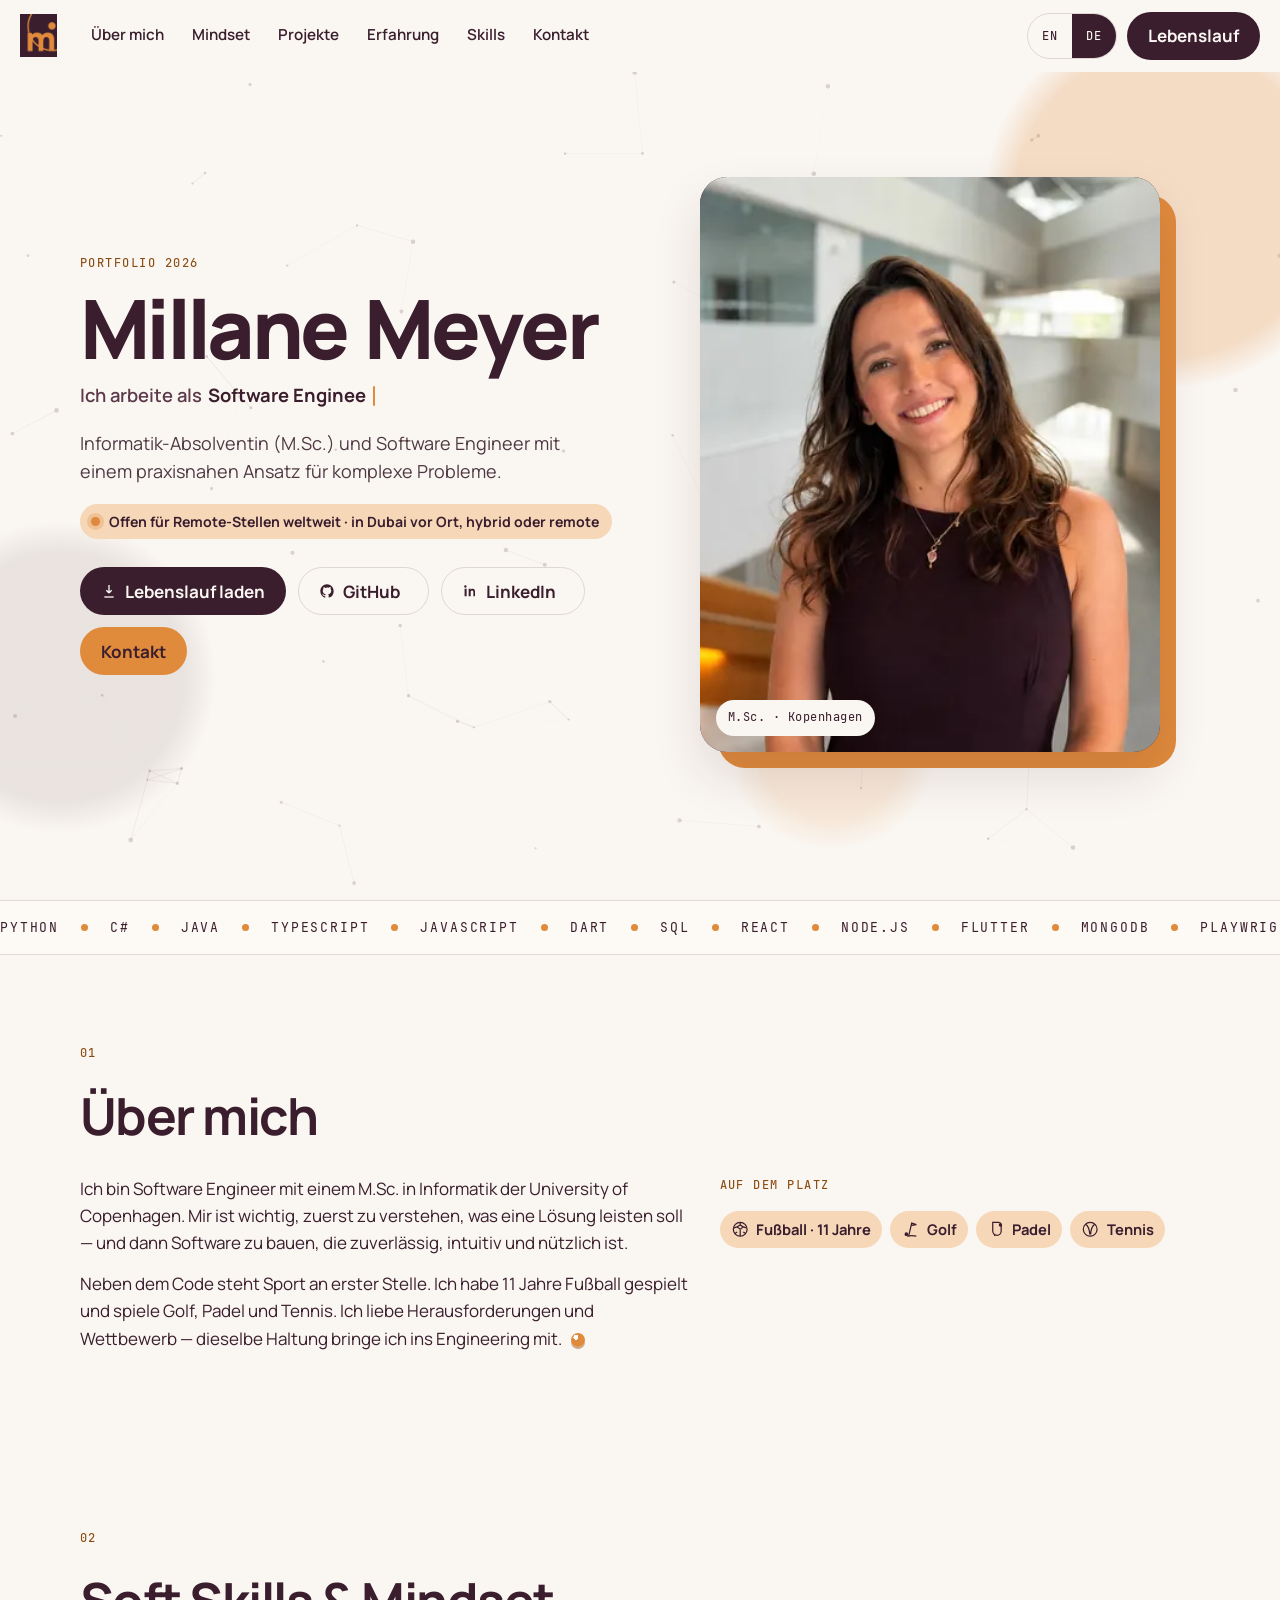
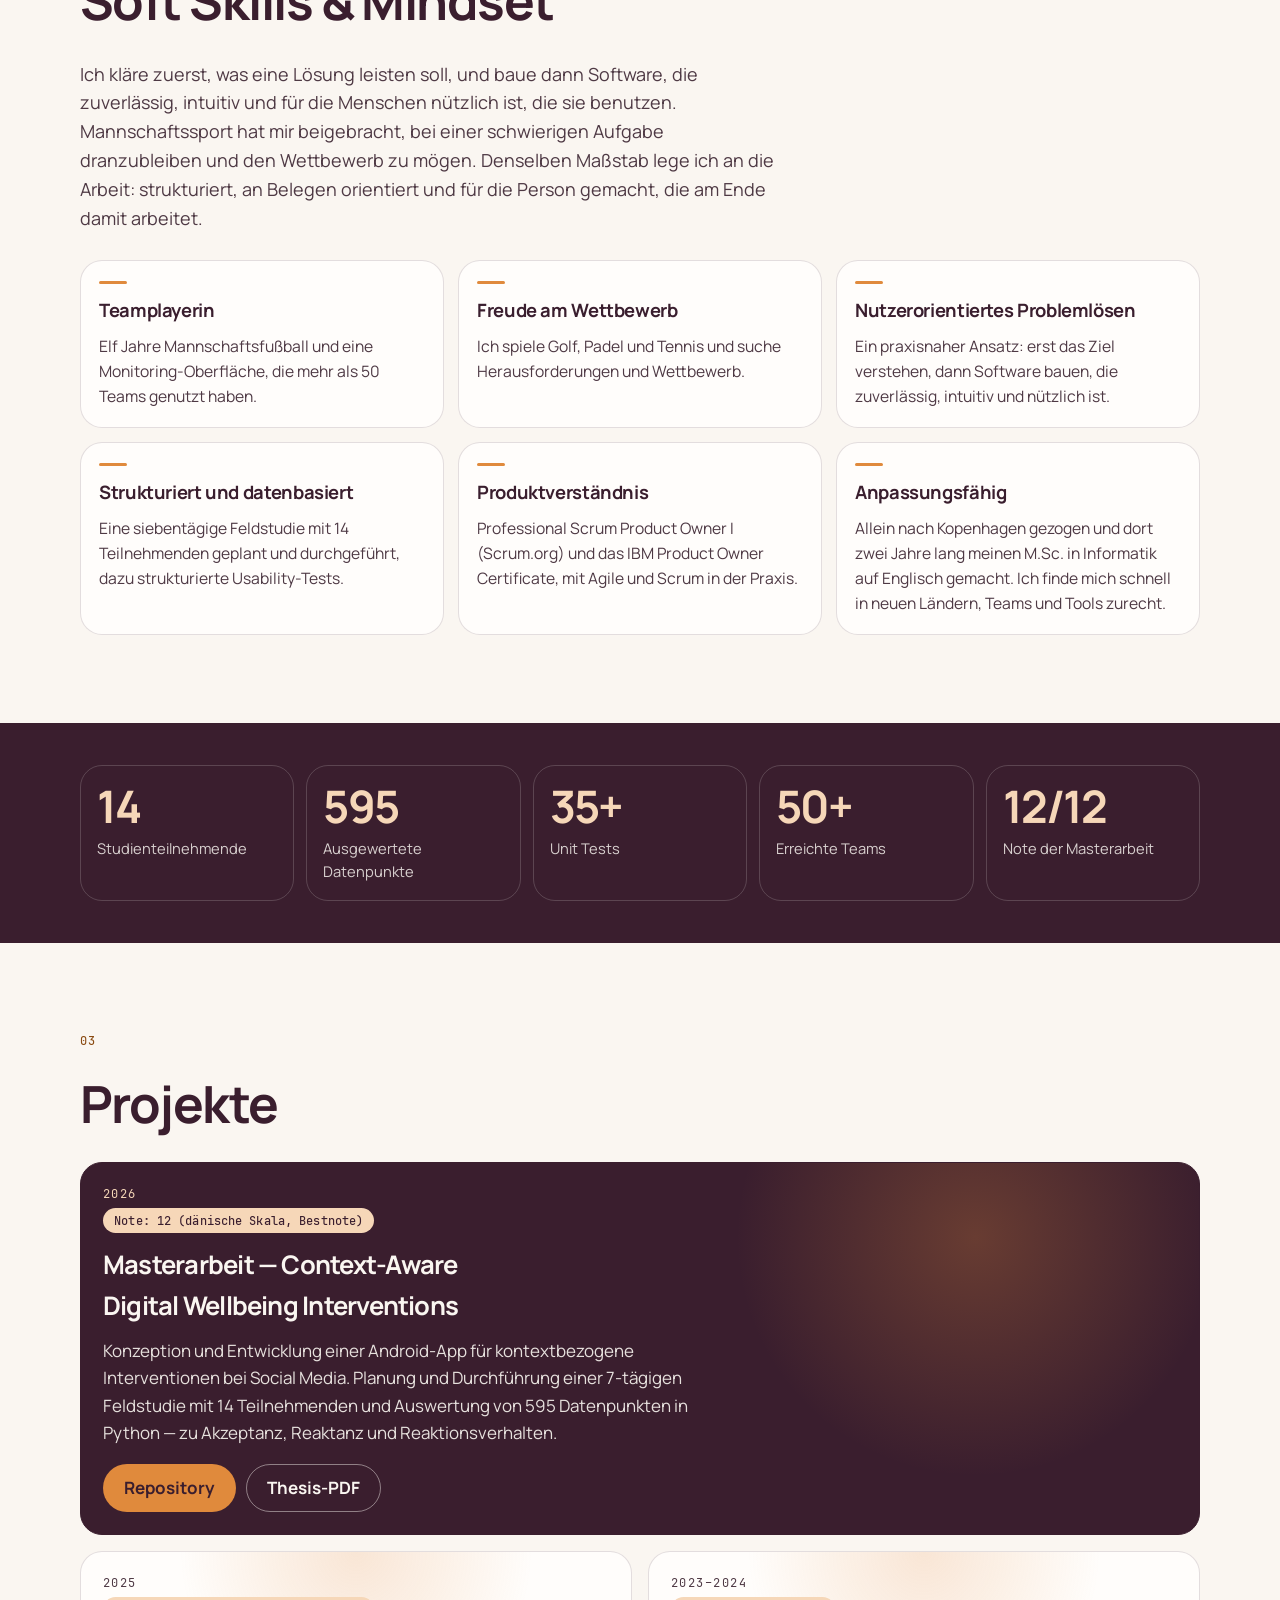
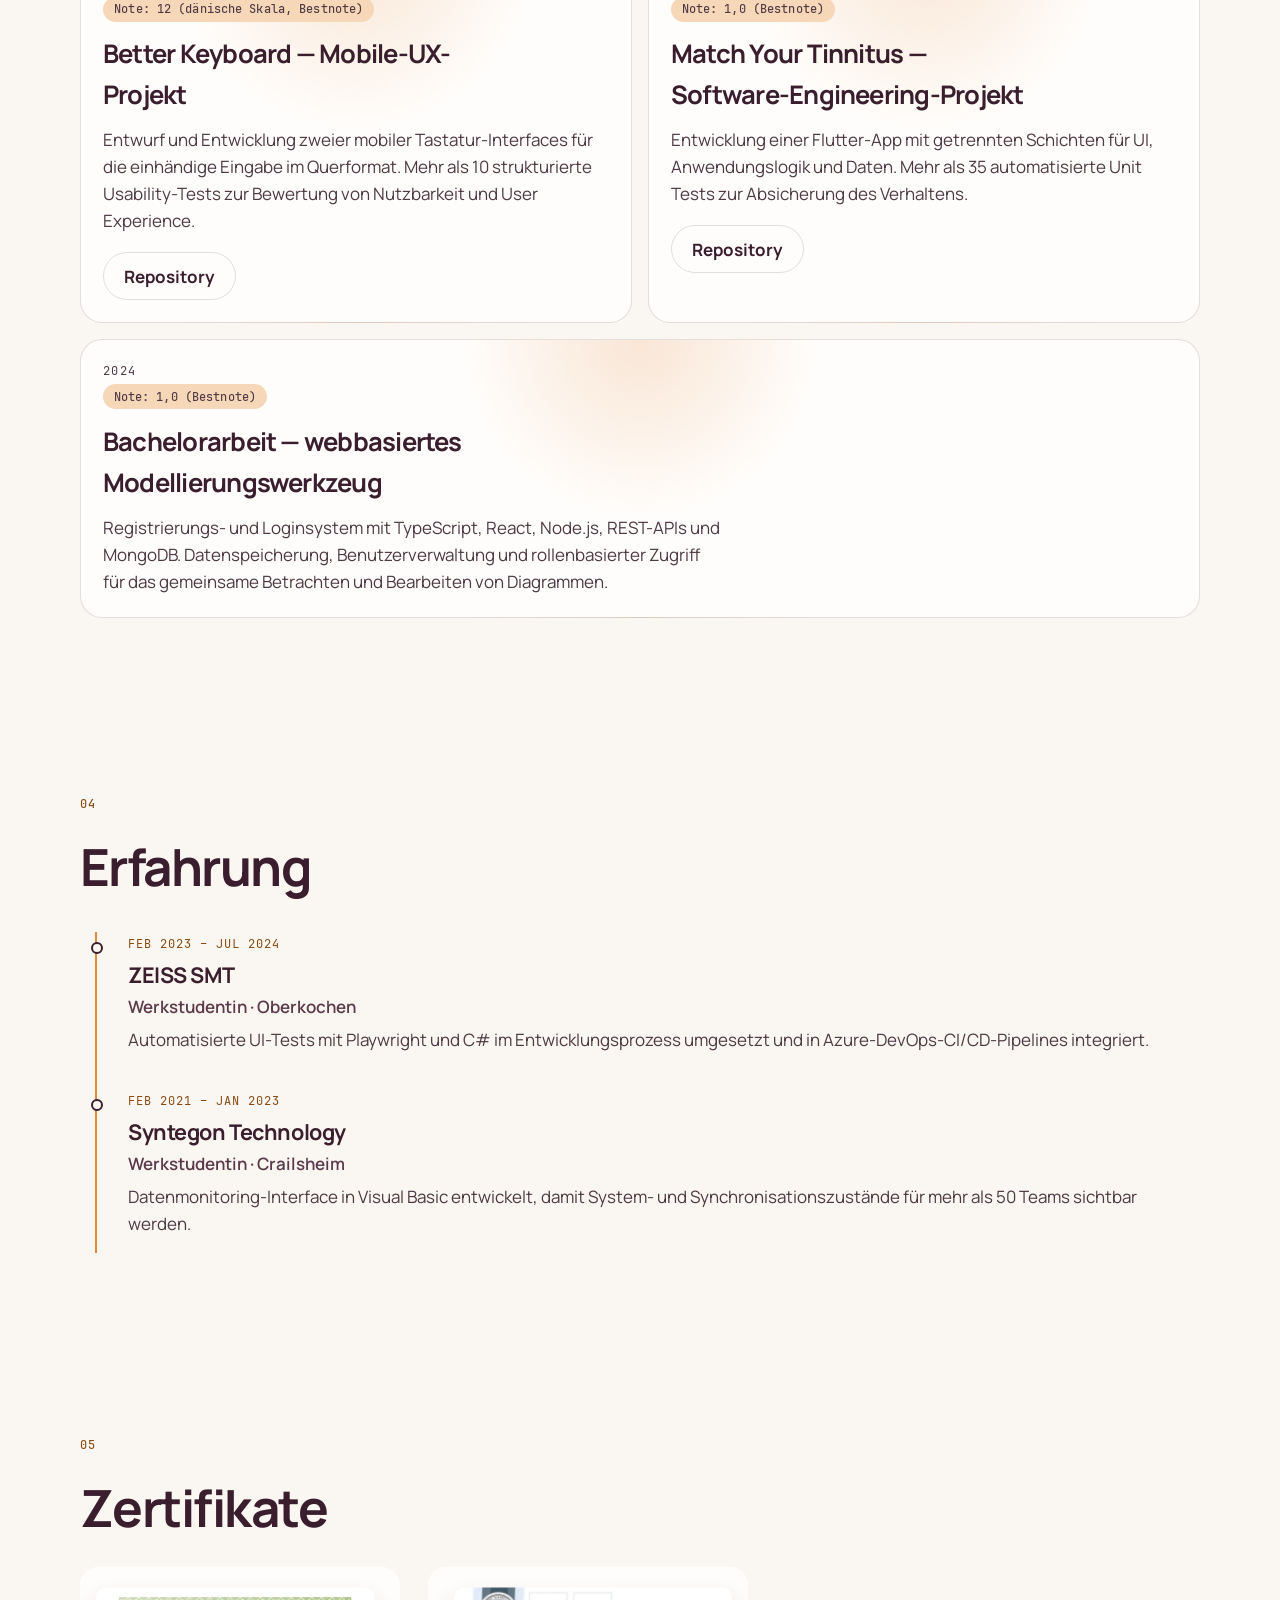
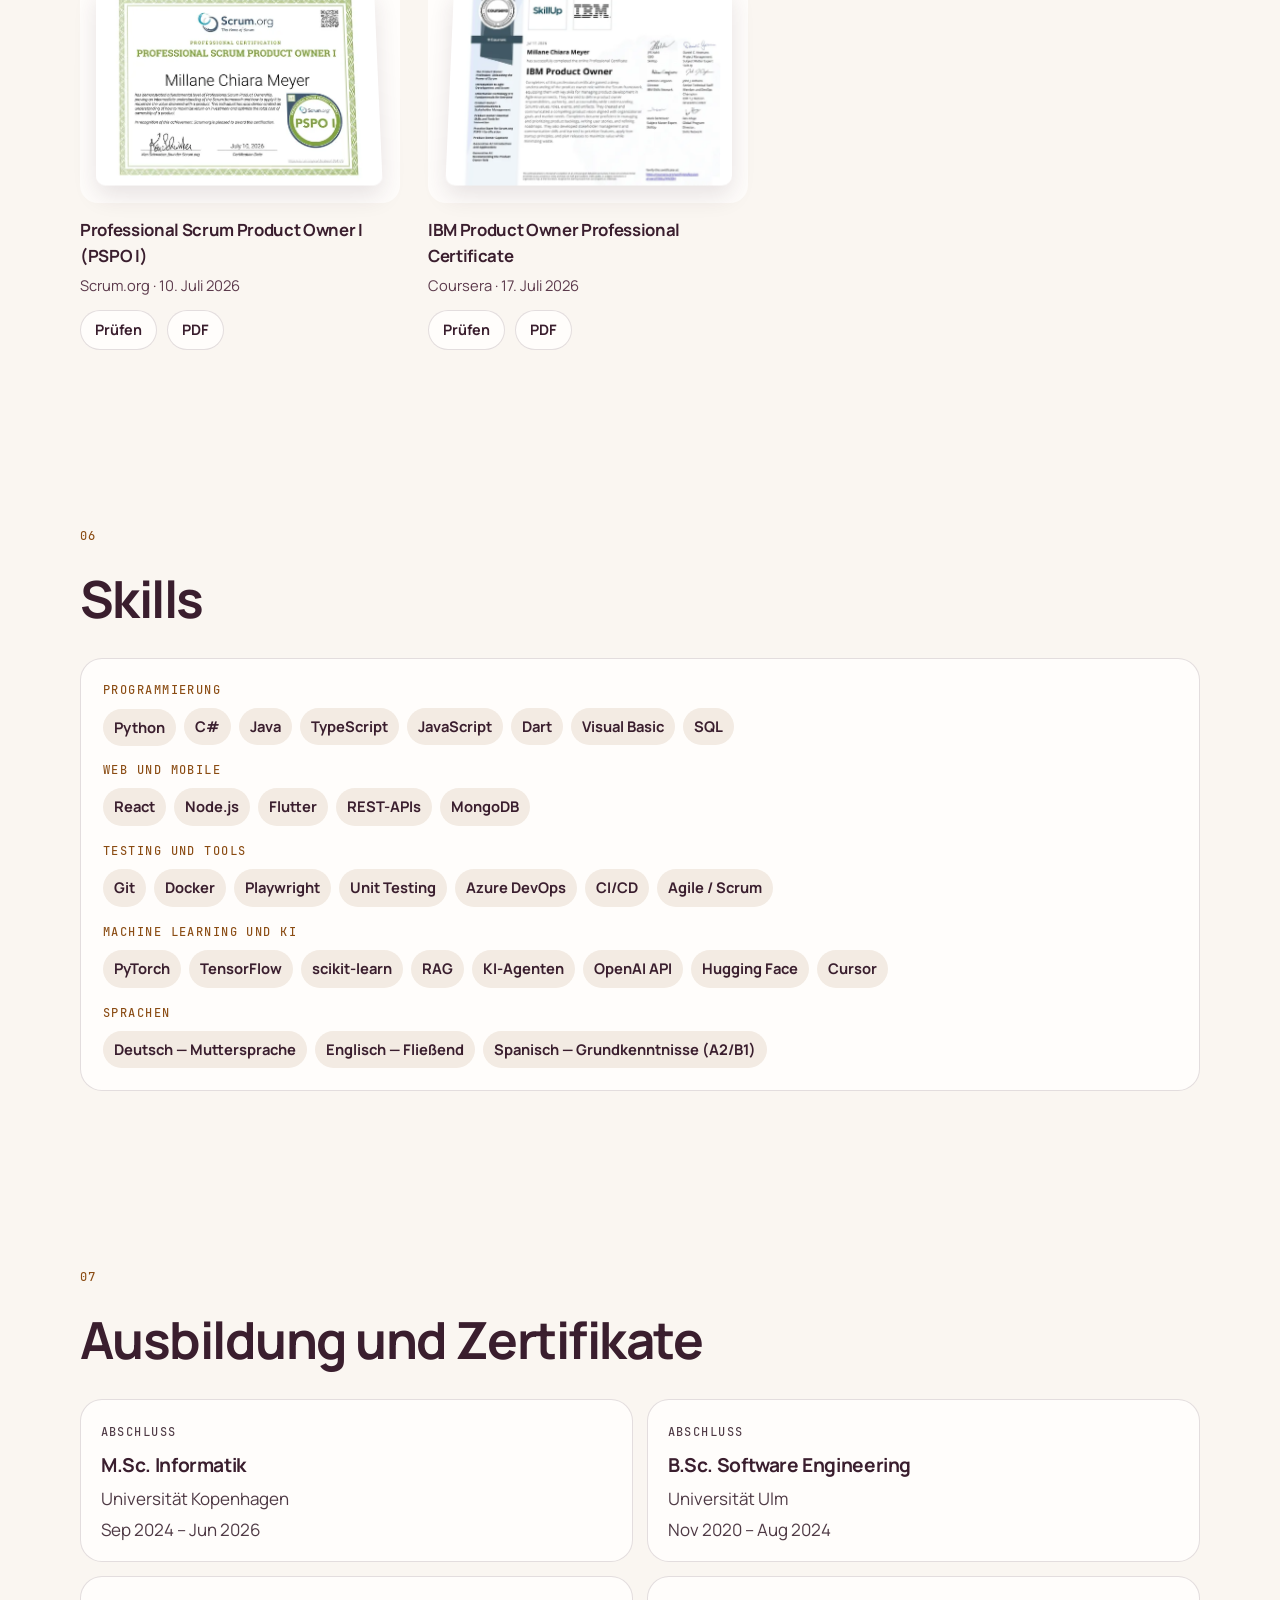
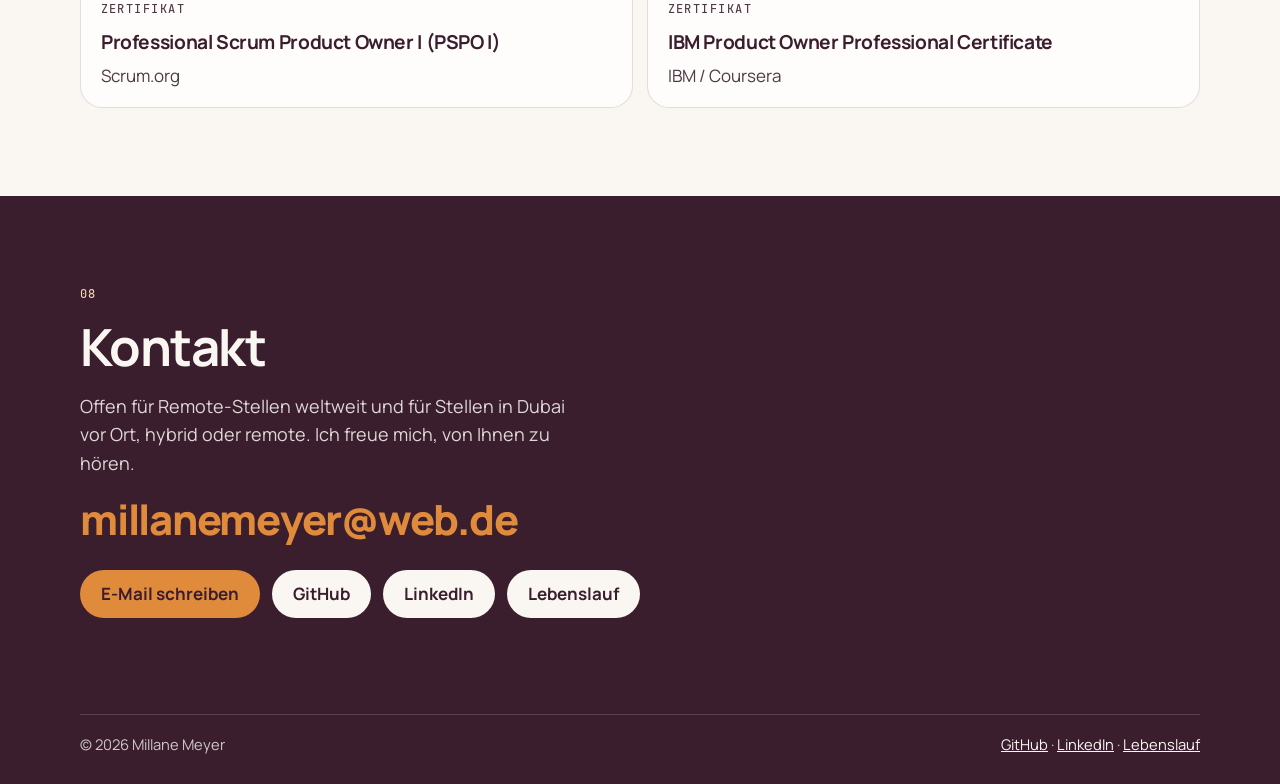
==== de/index.html @ 0f3ed716 "Update asset version stamps Co-authored-by: Millane Meyer <millanee@users.noreply.github.com>" ====
<!DOCTYPE html>
<html lang="de">
<head>
  <meta charset="utf-8">
  <meta name="viewport" content="width=device-width, initial-scale=1">
  <title>Millane Meyer — Softwareentwicklerin</title>
  <meta name="description" content="Portfolio von Millane Meyer, Software Engineer und M.Sc. Informatik. Offen für Remote-Stellen weltweit sowie in Dubai vor Ort, hybrid oder remote.">
  <meta name="author" content="Millane Meyer">
  <meta name="theme-color" content="#FAF6F1">
  <meta name="color-scheme" content="light">
  <link rel="canonical" href="https://millanemeyer.com/de/">
  <link rel="alternate" hreflang="en" href="https://millanemeyer.com/">
  <link rel="alternate" hreflang="de" href="https://millanemeyer.com/de/">
  <link rel="alternate" hreflang="x-default" href="https://millanemeyer.com/">
  <meta property="og:type" content="website">
  <meta property="og:locale" content="de_DE">
  <meta property="og:locale:alternate" content="en_US">
  <meta property="og:site_name" content="Millane Meyer">
  <meta property="og:title" content="Millane Meyer — Softwareentwicklerin">
  <meta property="og:description" content="Software Engineer und M.Sc. Informatik. Offen für Remote-Stellen weltweit sowie in Dubai vor Ort, hybrid oder remote.">
  <meta property="og:url" content="https://millanemeyer.com/de/">
  <meta property="og:image" content="https://millanemeyer.com/assets/images/og.jpg">
  <meta property="og:image:width" content="1200">
  <meta property="og:image:height" content="630">
  <meta property="og:image:alt" content="Porträt von Millane Meyer, Softwareentwicklerin">
  <meta name="twitter:card" content="summary_large_image">
  <meta name="twitter:title" content="Millane Meyer — Softwareentwicklerin">
  <meta name="twitter:description" content="Software Engineer und M.Sc. Informatik. Offen für Remote-Stellen weltweit sowie in Dubai vor Ort, hybrid oder remote.">
  <meta name="twitter:image" content="https://millanemeyer.com/assets/images/og.jpg">
  <meta name="twitter:image:alt" content="Porträt von Millane Meyer, Softwareentwicklerin">
  <link rel="icon" href="/favicon.ico" sizes="any">
  <link rel="icon" type="image/png" sizes="32x32" href="/favicon-32.png">
  <link rel="icon" type="image/png" sizes="16x16" href="/favicon-16.png">
  <link rel="apple-touch-icon" href="/apple-touch-icon.png">
  <link rel="preload" href="/assets/fonts/manrope-800.woff2" as="font" type="font/woff2" crossorigin>
  <link rel="preload" href="/assets/fonts/manrope-400.woff2" as="font" type="font/woff2" crossorigin>
  <link rel="preload" as="image" href="/assets/images/millane-800.webp" type="image/webp" imagesrcset="/assets/images/millane-480.webp 480w, /assets/images/millane-800.webp 800w, /assets/images/millane-1200.webp 1200w" imagesizes="(max-width: 720px) 124px, 420px">
  <link rel="stylesheet" href="/assets/css/fonts.css?v=b4397d9a">
  <link rel="stylesheet" href="/assets/css/styles.css?v=eebba3a5">
  <script type="application/ld+json">
  {
    "@context": "https://schema.org",
    "@type": "Person",
    "name": "Millane Meyer",
    "url": "https://millanemeyer.com/de/",
    "image": "https://millanemeyer.com/assets/images/millane-800.jpg",
    "jobTitle": "Softwareentwicklerin",
    "email": "millanemeyer@web.de",
    "inLanguage": ["de", "en"],
    "homeLocation": { "@type": "Place", "name": "Ulm, Deutschland" },
    "alumniOf": [
      { "@type": "CollegeOrUniversity", "name": "Universität Kopenhagen" },
      { "@type": "CollegeOrUniversity", "name": "Universität Ulm" }
    ],
    "sameAs": [
      "https://github.com/millanee",
      "https://www.linkedin.com/in/millane-meyer-590527218"
    ]
  }
  </script>
  <script>
    document.documentElement.classList.add("js");
    (function () {
      try {
        var saved = localStorage.getItem("mm-lang");
        if (saved === "en") location.replace("/" + location.hash);
      } catch (error) {}
    })();
  </script>
</head>
<body>
  <a class="skip-link" href="#content">Zum Inhalt springen</a>
  <div class="progress" aria-hidden="true"><span></span></div>
  <header class="site-header">
    <a class="logo" href="#top" data-magnetic aria-label="Millane Meyer, Startseite"><img src="/assets/images/logo.png" alt="Millane Meyer" width="80" height="94"></a>
    <button class="nav-toggle" type="button" aria-expanded="false" aria-controls="site-nav" data-label-open="Menü" data-label-close="Schließen">
      <span class="sr-only">Menü</span>
      <span class="burger" aria-hidden="true"></span>
    </button>
    <nav class="site-nav" id="site-nav" aria-label="Hauptnavigation">
      <a href="#about">Über mich</a>
      <a href="#mindset">Mindset</a>
      <a href="#projects">Projekte</a>
      <a href="#experience">Erfahrung</a>
      <a href="#skills">Skills</a>
      <a href="#contact">Kontakt</a>
    </nav>
    <div class="nav-tools">
      <div class="lang-switch" role="group" aria-label="Sprache">
        <a href="/" hreflang="en" lang="en" data-set-lang="en">EN</a>
        <a href="/de/" hreflang="de" lang="de" aria-current="true" data-set-lang="de">DE</a>
      </div>
      <a class="btn btn-ink nav-cv" data-magnetic href="/assets/Millane_Meyer_CV.pdf">Lebenslauf</a>
    </div>
  </header>

  <main id="content">
    <section class="hero" id="top">
      <div class="hero-bg" aria-hidden="true">
        <canvas class="network"></canvas>
        <div class="blob blob-a"></div>
        <div class="blob blob-b"></div>
        <div class="blob blob-c"></div>
      </div>
      <div class="wrap hero-grid">
        <div class="hero-copy">
          <p class="kicker">Portfolio 2026</p>
          <h1 class="name">
            <span class="sr-only">Millane Meyer</span>
            <span class="name-line" aria-hidden="true"><span class="ch" style="--i:0">M</span><span class="ch" style="--i:1">i</span><span class="ch" style="--i:2">l</span><span class="ch" style="--i:3">l</span><span class="ch" style="--i:4">a</span><span class="ch" style="--i:5">n</span><span class="ch" style="--i:6">e</span></span>
            <span class="name-line" aria-hidden="true"><span class="ch" style="--i:7">M</span><span class="ch" style="--i:8">e</span><span class="ch" style="--i:9">y</span><span class="ch" style="--i:10">e</span><span class="ch" style="--i:11">r</span></span>
          </h1>
          <p class="roles">
            <span class="sr-only">Ich arbeite als Software Engineer, Data und ML, Mobile-Entwicklerin und Problemlöserin.</span>
            <span class="role-prefix" aria-hidden="true">Ich arbeite als</span>
            <span id="typewriter" aria-hidden="true" data-roles='["Software Engineer","Data &amp; ML","Mobile-Entwicklerin","Problemlöserin"]'>Software Engineer</span><span class="caret" aria-hidden="true"></span>
          </p>
          <p class="lede">Informatik-Absolventin (M.Sc.) und Software Engineer mit einem praxisnahen Ansatz für komplexe Probleme.</p>
          <p class="status"><i aria-hidden="true"></i><span>Offen für Remote-Stellen weltweit · in Dubai vor Ort, hybrid oder remote</span></p>
          <div class="hero-actions">
            <a class="btn btn-ink" data-magnetic href="/assets/Millane_Meyer_CV.pdf" download>
              <svg viewBox="0 0 24 24" fill="none" stroke="currentColor" stroke-width="2" aria-hidden="true"><path d="M12 3v12m0 0 4-4m-4 4-4-4"/><path d="M5 21h14"/></svg>
              Lebenslauf laden
            </a>
            <a class="btn btn-ghost" data-magnetic href="https://github.com/millanee" target="_blank" rel="me noopener noreferrer">
              <svg viewBox="0 0 24 24" fill="currentColor" aria-hidden="true"><path d="M12 2C6.48 2 2 6.58 2 12.26c0 4.52 2.87 8.35 6.84 9.71.5.1.68-.22.68-.49 0-.24-.01-.87-.01-1.71-2.78.62-3.37-1.37-3.37-1.37-.45-1.18-1.11-1.5-1.11-1.5-.91-.64.07-.63.07-.63 1 .07 1.53 1.06 1.53 1.06.9 1.57 2.36 1.12 2.94.86.09-.67.35-1.12.63-1.37-2.22-.26-4.56-1.14-4.56-5.07 0-1.12.39-2.03 1.03-2.75-.1-.26-.45-1.3.1-2.7 0 0 .84-.27 2.75 1.05A9.3 9.3 0 0 1 12 6.84c.85 0 1.71.11 2.51.33 1.9-1.32 2.74-1.05 2.74-1.05.55 1.4.2 2.44.1 2.7.65.72 1.03 1.63 1.03 2.75 0 3.94-2.34 4.8-4.57 5.06.36.32.68.94.68 1.9 0 1.37-.01 2.47-.01 2.81 0 .27.18.6.69.49A10.04 10.04 0 0 0 22 12.26C22 6.58 17.52 2 12 2Z"/></svg>
              GitHub<span class="sr-only"> (öffnet einen neuen Tab)</span>
            </a>
            <a class="btn btn-ghost" data-magnetic href="https://www.linkedin.com/in/millane-meyer-590527218" target="_blank" rel="me noopener noreferrer">
              <svg viewBox="0 0 24 24" fill="currentColor" aria-hidden="true"><path d="M6.94 8.5H3.89V20h3.05V8.5ZM5.4 3.5A1.77 1.77 0 1 0 5.41 7a1.77 1.77 0 0 0-.01-3.5ZM20.1 20h-3.04v-5.6c0-1.34-.03-3.06-1.86-3.06-1.87 0-2.16 1.46-2.16 2.96V20h-3.04V8.5h2.92v1.57h.04c.4-.77 1.4-1.58 2.89-1.58 3.09 0 3.66 2.03 3.66 4.67V20Z"/></svg>
              LinkedIn<span class="sr-only"> (öffnet einen neuen Tab)</span>
            </a>
            <a class="btn btn-primary" data-magnetic href="#contact">Kontakt</a>
          </div>
        </div>
        <figure class="portrait">
          <div class="portrait-offset" aria-hidden="true"></div>
          <div class="portrait-tilt">
            <div class="portrait-frame">
              <picture>
                <source type="image/webp" srcset="/assets/images/millane-480.webp 480w, /assets/images/millane-800.webp 800w, /assets/images/millane-1200.webp 1200w" sizes="(max-width: 720px) 124px, 420px">
                <img src="/assets/images/millane-800.jpg" srcset="/assets/images/millane-480.jpg 480w, /assets/images/millane-800.jpg 800w, /assets/images/millane-1200.jpg 1200w" sizes="(max-width: 720px) 124px, 420px" width="800" height="1000" alt="Porträt von Millane Meyer" fetchpriority="high">
              </picture>
              <figcaption class="portrait-badge">M.Sc. · Kopenhagen</figcaption>
            </div>
          </div>
        </figure>
      </div>
    </section>

    <div class="marquee" role="region" aria-label="Technologien">
      <div class="marquee-track">
        <ul>
          <li>Python</li><li>C#</li><li>Java</li><li>TypeScript</li><li>JavaScript</li><li>Dart</li><li>SQL</li><li>React</li><li>Node.js</li><li>Flutter</li><li>MongoDB</li><li>Playwright</li><li>Azure DevOps</li><li>CI/CD</li><li>Docker</li><li>Git</li><li>PyTorch</li><li>TensorFlow</li><li>scikit-learn</li><li>RAG</li><li>OpenAI API</li><li>Cursor</li>
        </ul>
        <ul aria-hidden="true">
          <li>Python</li><li>C#</li><li>Java</li><li>TypeScript</li><li>JavaScript</li><li>Dart</li><li>SQL</li><li>React</li><li>Node.js</li><li>Flutter</li><li>MongoDB</li><li>Playwright</li><li>Azure DevOps</li><li>CI/CD</li><li>Docker</li><li>Git</li><li>PyTorch</li><li>TensorFlow</li><li>scikit-learn</li><li>RAG</li><li>OpenAI API</li><li>Cursor</li>
        </ul>
      </div>
    </div>

    <section class="section" id="about">
      <div class="wrap">
        <div class="section-head">
          <p class="kicker">01</p>
          <h2>Über mich</h2>
        </div>
        <div class="about-grid">
          <div class="prose reveal">
            <p>Ich bin Software Engineer mit einem M.Sc. in Informatik der University of Copenhagen. Mir ist wichtig, zuerst zu verstehen, was eine Lösung leisten soll — und dann Software zu bauen, die zuverlässig, intuitiv und nützlich ist.</p>
            <p>Neben dem Code steht Sport an erster Stelle. Ich habe 11 Jahre Fußball gespielt und spiele Golf, Padel und Tennis. Ich liebe Herausforderungen und Wettbewerb — dieselbe Haltung bringe ich ins Engineering mit. <i class="play-ball" aria-hidden="true"></i></p>
          </div>
          <aside class="reveal">
            <p class="kicker">Auf dem Platz</p>
            <div class="chips">
              <span class="chip chip-sport"><svg class="icon-football" viewBox="0 0 24 24" fill="none" stroke="currentColor" stroke-width="1.6" aria-hidden="true"><circle cx="12" cy="12" r="9"/><path d="M12 3v3.5L8 9l4 3 4-3-4-2.5M8 9l-4.2 1.2M16 9l4.2 1.2M12 12v9M8 15.5 4.5 18M16 15.5 19.5 18"/></svg>Fußball · 11 Jahre</span>
              <span class="chip chip-sport"><svg class="icon-golf" viewBox="0 0 24 24" fill="none" stroke="currentColor" stroke-width="1.6" aria-hidden="true"><path d="M8 21c4-1 8-1 12 0"/><path d="M10 21 14 4l6 2-6 1"/><circle cx="7" cy="18.5" r="1.6" fill="currentColor"/></svg>Golf</span>
              <span class="chip chip-sport"><svg class="icon-padel" viewBox="0 0 24 24" fill="none" stroke="currentColor" stroke-width="1.6" aria-hidden="true"><path d="M8 3h6.5a4 4 0 0 1 4 4v7.5a5.5 5.5 0 0 1-11 0V3Z"/><path d="M10 21v-3"/><circle cx="17.5" cy="6.5" r="1.4" fill="currentColor"/></svg>Padel</span>
              <span class="chip chip-sport"><svg class="icon-tennis" viewBox="0 0 24 24" fill="none" stroke="currentColor" stroke-width="1.6" aria-hidden="true"><circle cx="12" cy="12" r="9"/><path d="M6 5.5c3.2 2 5 5 5.5 13.5M18 5.5C14.8 7.5 13 10.5 12.5 19"/></svg>Tennis</span>
            </div>
          </aside>
        </div>
      </div>
    </section>

    <section class="section" id="mindset">
      <div class="wrap">
        <div class="section-head">
          <p class="kicker">02</p>
          <h2>Soft Skills &amp; Mindset</h2>
        </div>
        <p class="mindset-lead reveal">Ich kläre zuerst, was eine Lösung leisten soll, und baue dann Software, die zuverlässig, intuitiv und für die Menschen nützlich ist, die sie benutzen. Mannschaftssport hat mir beigebracht, bei einer schwierigen Aufgabe dranzubleiben und den Wettbewerb zu mögen. Denselben Maßstab lege ich an die Arbeit: strukturiert, an Belegen orientiert und für die Person gemacht, die am Ende damit arbeitet.</p>
        <div class="mind-grid">
          <article class="mind-card reveal">
            <h3>Teamplayerin</h3>
            <p>Elf Jahre Mannschaftsfußball und eine Monitoring-Oberfläche, die mehr als 50 Teams genutzt haben.</p>
          </article>
          <article class="mind-card reveal">
            <h3>Freude am Wettbewerb</h3>
            <p>Ich spiele Golf, Padel und Tennis und suche Herausforderungen und Wettbewerb.</p>
          </article>
          <article class="mind-card reveal">
            <h3>Nutzerorientiertes Problemlösen</h3>
            <p>Ein praxisnaher Ansatz: erst das Ziel verstehen, dann Software bauen, die zuverlässig, intuitiv und nützlich ist.</p>
          </article>
          <article class="mind-card reveal">
            <h3>Strukturiert und datenbasiert</h3>
            <p>Eine siebentägige Feldstudie mit 14 Teilnehmenden geplant und durchgeführt, dazu strukturierte Usability-Tests.</p>
          </article>
          <article class="mind-card reveal">
            <h3>Produktverständnis</h3>
            <p>Professional Scrum Product Owner I (Scrum.org) und das IBM Product Owner Certificate, mit Agile und Scrum in der Praxis.</p>
          </article>
          <article class="mind-card reveal">
            <h3>Anpassungsfähig</h3>
            <p>Allein nach Kopenhagen gezogen und dort zwei Jahre lang meinen M.Sc. in Informatik auf Englisch gemacht. Ich finde mich schnell in neuen Ländern, Teams und Tools zurecht.</p>
          </article>
        </div>
      </div>
    </section>

    <section class="stats-band" aria-label="Kennzahlen">
      <div class="wrap">
        <div class="stats">
          <article class="stat reveal"><b data-count="14">14</b><span>Studienteilnehmende</span></article>
          <article class="stat reveal"><b data-count="595">595</b><span>Ausgewertete Datenpunkte</span></article>
          <article class="stat reveal"><b data-count="35" data-suffix="+">35+</b><span>Unit Tests</span></article>
          <article class="stat reveal"><b data-count="50" data-suffix="+">50+</b><span>Erreichte Teams</span></article>
          <article class="stat reveal"><b data-count="12" data-suffix="/12">12/12</b><span>Note der Masterarbeit</span></article>
        </div>
      </div>
    </section>

    <section class="section" id="projects">
      <div class="wrap">
        <div class="section-head">
          <p class="kicker">03</p>
          <h2>Projekte</h2>
        </div>
        <div class="project-grid">
          <article class="project project-feature reveal">
            <p class="project-kicker">2026</p>
            <p class="grade-badge">Note: 12 (dänische Skala, Bestnote)</p>
            <h3>Masterarbeit — Context-Aware Digital Wellbeing Interventions</h3>
            <p>Konzeption und Entwicklung einer Android-App für kontextbezogene Interventionen bei Social Media. Planung und Durchführung einer 7-tägigen Feldstudie mit 14 Teilnehmenden und Auswertung von 595 Datenpunkten in Python — zu Akzeptanz, Reaktanz und Reaktionsverhalten.</p>
            <div class="project-links">
              <a class="btn btn-primary" data-magnetic href="https://github.com/millanee/master-thesis" target="_blank" rel="noopener noreferrer">Repository<span class="sr-only"> (öffnet einen neuen Tab)</span></a>
              <a class="btn btn-ghost" data-magnetic href="https://github.com/millanee/master-thesis/blob/main/master-thesis-millane-meyer.pdf" target="_blank" rel="noopener noreferrer">Thesis-PDF<span class="sr-only"> (öffnet einen neuen Tab)</span></a>
            </div>
          </article>
          <article class="project reveal">
            <p class="project-kicker">2025</p>
            <p class="grade-badge">Note: 12 (dänische Skala, Bestnote)</p>
            <h3>Better Keyboard — Mobile-UX-Projekt</h3>
            <p>Entwurf und Entwicklung zweier mobiler Tastatur-Interfaces für die einhändige Eingabe im Querformat. Mehr als 10 strukturierte Usability-Tests zur Bewertung von Nutzbarkeit und User Experience.</p>
            <div class="project-links">
              <a class="btn btn-ghost" data-magnetic href="https://github.com/millanee/Better-Keyboard" target="_blank" rel="noopener noreferrer">Repository<span class="sr-only"> (öffnet einen neuen Tab)</span></a>
            </div>
          </article>
          <article class="project reveal">
            <p class="project-kicker">2023–2024</p>
            <p class="grade-badge">Note: 1,0 (Bestnote)</p>
            <h3>Match Your Tinnitus — Software-Engineering-Projekt</h3>
            <p>Entwicklung einer Flutter-App mit getrennten Schichten für UI, Anwendungslogik und Daten. Mehr als 35 automatisierte Unit Tests zur Absicherung des Verhaltens.</p>
            <div class="project-links">
              <a class="btn btn-ghost" data-magnetic href="https://github.com/millanee/Match-Your-Tinnitus" target="_blank" rel="noopener noreferrer">Repository<span class="sr-only"> (öffnet einen neuen Tab)</span></a>
            </div>
          </article>
          <article class="project project-span reveal">
            <p class="project-kicker">2024</p>
            <p class="grade-badge">Note: 1,0 (Bestnote)</p>
            <h3>Bachelorarbeit — webbasiertes Modellierungswerkzeug</h3>
            <p>Registrierungs- und Loginsystem mit TypeScript, React, Node.js, REST-APIs und MongoDB. Datenspeicherung, Benutzerverwaltung und rollenbasierter Zugriff für das gemeinsame Betrachten und Bearbeiten von Diagrammen.</p>
          </article>
        </div>
      </div>
    </section>

    <section class="section" id="experience">
      <div class="wrap">
        <div class="section-head">
          <p class="kicker">04</p>
          <h2>Erfahrung</h2>
        </div>
        <ol class="timeline">
          <li class="tl-item reveal">
            <p class="tl-when">Feb 2023 – Jul 2024</p>
            <h3>ZEISS SMT</h3>
            <p class="tl-where">Werkstudentin · Oberkochen</p>
            <p>Automatisierte UI-Tests mit Playwright und C# im Entwicklungsprozess umgesetzt und in Azure-DevOps-CI/CD-Pipelines integriert.</p>
          </li>
          <li class="tl-item reveal">
            <p class="tl-when">Feb 2021 – Jan 2023</p>
            <h3>Syntegon Technology</h3>
            <p class="tl-where">Werkstudentin · Crailsheim</p>
            <p>Datenmonitoring-Interface in Visual Basic entwickelt, damit System- und Synchronisationszustände für mehr als 50 Teams sichtbar werden.</p>
          </li>
        </ol>
      </div>
    </section>

    <section class="section" id="certifications">
      <div class="wrap">
        <div class="section-head">
          <p class="kicker">05</p>
          <h2>Zertifikate</h2>
        </div>
        <div class="cert-grid">
          <article class="cert-card reveal">
            <button class="cert-stage" type="button" data-full="/assets/certificates/pspo.webp" data-alt="Zertifikat Professional Scrum Product Owner I für Millane Meyer vom 10. Juli 2026">
              <span class="cert-beam" aria-hidden="true"></span>
              <img src="/assets/certificates/pspo-1100.webp" srcset="/assets/certificates/pspo-560.webp 560w, /assets/certificates/pspo-1100.webp 1100w" sizes="320px" width="1100" height="778" loading="lazy" decoding="async" alt="Zertifikat Professional Scrum Product Owner I für Millane Meyer vom 10. Juli 2026">
            </button>
            <h3>Professional Scrum Product Owner I (PSPO I)</h3>
            <p class="when">Scrum.org · 10. Juli 2026</p>
            <div class="cert-links">
              <a href="https://scrum.org/certificates/1334173" target="_blank" rel="noopener noreferrer">Prüfen<span class="sr-only"> (öffnet einen neuen Tab)</span></a>
              <a href="/assets/certificates/PSPO_I_Certificate.pdf">PDF</a>
            </div>
          </article>
          <article class="cert-card reveal">
            <button class="cert-stage" type="button" data-full="/assets/certificates/ibm.webp" data-alt="IBM Product Owner Professional Certificate für Millane Meyer vom 17. Juli 2026">
              <span class="cert-beam" aria-hidden="true"></span>
              <img src="/assets/certificates/ibm-1100.webp" srcset="/assets/certificates/ibm-560.webp 560w, /assets/certificates/ibm-1100.webp 1100w" sizes="320px" width="1100" height="850" loading="lazy" decoding="async" alt="IBM Product Owner Professional Certificate für Millane Meyer vom 17. Juli 2026">
            </button>
            <h3>IBM Product Owner Professional Certificate</h3>
            <p class="when">Coursera · 17. Juli 2026</p>
            <div class="cert-links">
              <a href="https://coursera.org/verify/professional-cert/7DGL2JYJJZOH" target="_blank" rel="noopener noreferrer">Prüfen<span class="sr-only"> (öffnet einen neuen Tab)</span></a>
              <a href="/assets/certificates/IBM_Product_Owner_Certificate.pdf">PDF</a>
            </div>
          </article>
        </div>
      </div>
    </section>

    <section class="section" id="skills">
      <div class="wrap">
        <div class="section-head">
          <p class="kicker">06</p>
          <h2>Skills</h2>
        </div>
        <div class="skill-card reveal">
          <div class="skill-group">
            <h3>Programmierung</h3>
            <ul class="chips"><li>Python</li><li>C#</li><li>Java</li><li>TypeScript</li><li>JavaScript</li><li>Dart</li><li>Visual Basic</li><li>SQL</li></ul>
          </div>
          <div class="skill-group">
            <h3>Web und Mobile</h3>
            <ul class="chips"><li>React</li><li>Node.js</li><li>Flutter</li><li>REST-APIs</li><li>MongoDB</li></ul>
          </div>
          <div class="skill-group">
            <h3>Testing und Tools</h3>
            <ul class="chips"><li>Git</li><li>Docker</li><li>Playwright</li><li>Unit Testing</li><li>Azure DevOps</li><li>CI/CD</li><li>Agile / Scrum</li></ul>
          </div>
          <div class="skill-group">
            <h3>Machine Learning und KI</h3>
            <ul class="chips"><li>PyTorch</li><li>TensorFlow</li><li>scikit-learn</li><li>RAG</li><li>KI-Agenten</li><li>OpenAI API</li><li>Hugging Face</li><li>Cursor</li></ul>
          </div>
          <div class="skill-group">
            <h3>Sprachen</h3>
            <ul class="chips"><li>Deutsch — Muttersprache</li><li>Englisch — Fließend</li><li>Spanisch — Grundkenntnisse (A2/B1)</li></ul>
          </div>
        </div>
      </div>
    </section>

    <section class="section" id="education">
      <div class="wrap">
        <div class="section-head">
          <p class="kicker">07</p>
          <h2>Ausbildung und Zertifikate</h2>
        </div>
        <div class="edu-grid">
          <article class="edu reveal">
            <p class="kicker">Abschluss</p>
            <h3>M.Sc. Informatik</h3>
            <p>Universität Kopenhagen</p>
            <p>Sep 2024 – Jun 2026</p>
          </article>
          <article class="edu reveal">
            <p class="kicker">Abschluss</p>
            <h3>B.Sc. Software Engineering</h3>
            <p>Universität Ulm</p>
            <p>Nov 2020 – Aug 2024</p>
          </article>
          <article class="edu reveal">
            <p class="kicker">Zertifikat</p>
            <h3>Professional Scrum Product Owner I (PSPO I)</h3>
            <p>Scrum.org</p>
          </article>
          <article class="edu reveal">
            <p class="kicker">Zertifikat</p>
            <h3>IBM Product Owner Professional Certificate</h3>
            <p>IBM / Coursera</p>
          </article>
        </div>
      </div>
    </section>

    <section class="section contact" id="contact">
      <div class="wrap">
        <p class="kicker">08</p>
        <h2>Kontakt</h2>
        <p class="lede">Offen für Remote-Stellen weltweit und für Stellen in Dubai vor Ort, hybrid oder remote. Ich freue mich, von Ihnen zu hören.</p>
        <a class="email-link" href="mailto:millanemeyer@web.de">millanemeyer@web.de</a>
        <div class="contact-actions">
          <a class="btn btn-primary" data-magnetic href="mailto:millanemeyer@web.de">E-Mail schreiben</a>
          <a class="btn btn-light" data-magnetic href="https://github.com/millanee" target="_blank" rel="me noopener noreferrer">GitHub<span class="sr-only"> (öffnet einen neuen Tab)</span></a>
          <a class="btn btn-light" data-magnetic href="https://www.linkedin.com/in/millane-meyer-590527218" target="_blank" rel="me noopener noreferrer">LinkedIn<span class="sr-only"> (öffnet einen neuen Tab)</span></a>
          <a class="btn btn-light" data-magnetic href="/assets/Millane_Meyer_CV.pdf">Lebenslauf</a>
        </div>
      </div>
    </section>
  </main>

  <footer class="site-footer">
    <div class="wrap">
      <p>© 2026 Millane Meyer</p>
      <p><a href="https://github.com/millanee">GitHub</a> · <a href="https://www.linkedin.com/in/millane-meyer-590527218">LinkedIn</a> · <a href="/assets/Millane_Meyer_CV.pdf">Lebenslauf</a></p>
    </div>
  </footer>

  <div class="lightbox" id="cert-lightbox" hidden role="dialog" aria-modal="true" aria-label="Zertifikat">
    <button class="lightbox-close" type="button" aria-label="Schließen">×</button>
    <img alt="">
  </div>

  <div class="cursor" aria-hidden="true">
    <span class="cursor-ring"></span>
    <span class="cursor-dot"></span>
  </div>
  <script src="/assets/js/app.js?v=4c455b93" defer></script>
</body>
</html>
---- assets/css/fonts.css ----
/* Self-hosted Manrope (SIL OFL) and JetBrains Mono (SIL OFL). */
@font-face {
  font-family: Manrope;
  font-style: normal;
  font-weight: 400;
  font-display: swap;
  src: url("/assets/fonts/manrope-400.woff2") format("woff2");
}

@font-face {
  font-family: Manrope;
  font-style: normal;
  font-weight: 600;
  font-display: swap;
  src: url("/assets/fonts/manrope-600.woff2") format("woff2");
}

@font-face {
  font-family: Manrope;
  font-style: normal;
  font-weight: 700;
  font-display: swap;
  src: url("/assets/fonts/manrope-700.woff2") format("woff2");
}

@font-face {
  font-family: Manrope;
  font-style: normal;
  font-weight: 800;
  font-display: swap;
  src: url("/assets/fonts/manrope-800.woff2") format("woff2");
}

@font-face {
  font-family: "JetBrains Mono";
  font-style: normal;
  font-weight: 400;
  font-display: swap;
  src: url("/assets/fonts/jetbrains-mono-400.woff2") format("woff2");
}

@font-face {
  font-family: "JetBrains Mono";
  font-style: normal;
  font-weight: 500;
  font-display: swap;
  src: url("/assets/fonts/jetbrains-mono-500.woff2") format("woff2");
}
---- assets/css/styles.css ----
:root {
  --paper: #faf6f1;
  --paper-2: #f3ebe3;
  --ink: #3a1e2e;
  --ink-soft: #4e3944;
  --muted: #5c3a4c;
  --line: rgba(58, 30, 46, 0.14);
  --amber: #e08a3c;
  --amber-text: #8a4b12;
  --amber-deep: #c56e24;
  --shadow: 0 24px 50px rgba(58, 30, 46, 0.12);
  --header: 72px;
  --sans: Manrope, "Segoe UI", sans-serif;
  --mono: "JetBrains Mono", ui-monospace, monospace;
  --radius: 22px;
}

*,
*::before,
*::after {
  box-sizing: border-box;
}

html {
  scroll-behavior: smooth;
  overflow-x: clip;
}

body {
  margin: 0;
  color: var(--ink);
  background: var(--paper);
  font-family: var(--sans);
  font-size: 1.0625rem;
  line-height: 1.6;
  text-rendering: optimizeLegibility;
}

body.has-cursor,
body.has-cursor a,
body.has-cursor button {
  cursor: none;
}

img {
  max-width: 100%;
  height: auto;
  display: block;
}

a {
  color: inherit;
}

button,
input {
  font: inherit;
  color: inherit;
}

h1,
h2,
h3,
p {
  margin: 0;
}

ul {
  margin: 0;
  padding: 0;
  list-style: none;
}

::selection {
  background: var(--amber);
  color: var(--ink);
}

:focus-visible {
  outline: 3px solid var(--amber);
  outline-offset: 3px;
}

.sr-only {
  position: absolute;
  width: 1px;
  height: 1px;
  padding: 0;
  margin: -1px;
  overflow: hidden;
  clip: rect(0, 0, 0, 0);
  white-space: nowrap;
  border: 0;
}

.skip-link {
  position: absolute;
  left: 12px;
  top: 12px;
  z-index: 100;
  transform: translateY(-160%);
  background: var(--ink);
  color: var(--paper);
  padding: 10px 14px;
  border-radius: 999px;
  text-decoration: none;
}

.skip-link:focus {
  transform: none;
}

.wrap {
  width: calc(100% - 40px);
  max-width: 1120px;
  margin-inline: auto;
  min-width: 0;
}

.progress {
  position: fixed;
  inset: 0 0 auto 0;
  height: 3px;
  z-index: 50;
  background: transparent;
  pointer-events: none;
}

.progress span {
  display: block;
  height: 100%;
  width: 100%;
  background: var(--amber);
  transform: scaleX(0);
  transform-origin: 0 50%;
}

.site-header {
  position: sticky;
  top: 0;
  z-index: 40;
  display: flex;
  align-items: center;
  gap: 16px;
  min-height: var(--header);
  padding: 10px 20px;
  background: rgba(250, 246, 241, 0.97);
  border-bottom: 1px solid transparent;
}

.site-header.is-scrolled {
  border-bottom-color: var(--line);
}

.logo {
  display: block;
  flex: none;
  line-height: 0;
}

.logo img {
  display: block;
  height: 44px;
  width: auto;
  object-fit: contain;
}

.site-nav {
  display: flex;
  gap: 8px;
  margin-left: 8px;
}

.site-nav a {
  text-decoration: none;
  font-size: 0.95rem;
  font-weight: 600;
  padding: 8px 10px;
  border-radius: 999px;
  min-height: 44px;
  display: inline-flex;
  align-items: center;
}

.site-nav a:hover {
  background: rgba(58, 30, 46, 0.06);
}

.nav-tools {
  margin-left: auto;
  display: flex;
  align-items: center;
  gap: 10px;
}

.lang-switch {
  display: flex;
  border: 1px solid var(--line);
  border-radius: 999px;
  overflow: hidden;
}

.lang-switch a {
  min-width: 44px;
  min-height: 44px;
  display: grid;
  place-items: center;
  text-decoration: none;
  font-family: var(--mono);
  font-size: 0.78rem;
  font-weight: 500;
  letter-spacing: 0.06em;
}

.lang-switch a[aria-current="true"] {
  background: var(--ink);
  color: var(--paper);
}

.nav-toggle {
  display: none;
  width: 44px;
  height: 44px;
  border: 1px solid var(--line);
  border-radius: 12px;
  background: transparent;
  padding: 0;
}

.burger,
.burger::before,
.burger::after {
  display: block;
  width: 18px;
  height: 2px;
  background: var(--ink);
  position: relative;
  margin: 0 auto;
}

.burger::before,
.burger::after {
  content: "";
  position: absolute;
  left: 0;
}

.burger::before { top: -6px; }
.burger::after { top: 6px; }

.nav-toggle[aria-expanded="true"] .burger {
  background: transparent;
}

.nav-toggle[aria-expanded="true"] .burger::before {
  top: 0;
  transform: rotate(45deg);
}

.nav-toggle[aria-expanded="true"] .burger::after {
  top: 0;
  transform: rotate(-45deg);
}

.btn {
  display: inline-flex;
  align-items: center;
  justify-content: center;
  gap: 8px;
  min-height: 48px;
  padding: 12px 20px;
  border-radius: 999px;
  border: 1px solid transparent;
  text-decoration: none;
  font-weight: 700;
  line-height: 1;
  transition: background 0.2s ease, color 0.2s ease, border-color 0.2s ease;
}

.btn-primary {
  background: var(--amber);
  color: var(--ink);
}

.btn-primary:hover {
  background: #f0a15d;
}

.btn-ghost {
  background: transparent;
  border-color: var(--line);
  color: var(--ink);
}

.btn-ghost:hover {
  border-color: var(--ink);
}

.btn-light {
  background: var(--paper);
  color: var(--ink);
}

.btn-light:hover {
  background: #fff;
}

.hero {
  position: relative;
  padding: 28px 0 72px;
  min-height: calc(100svh - var(--header));
  display: flex;
  align-items: center;
}

.hero-bg {
  position: absolute;
  inset: 0;
  overflow: hidden;
  pointer-events: none;
}

.network {
  position: absolute;
  inset: 0;
  width: 100%;
  height: 100%;
}

/* A soft-edged gradient instead of filter: blur(8px); the 16px padding holds the feathered edge. */
.blob {
  position: absolute;
  box-sizing: content-box;
  padding: 16px;
  margin: -16px;
  border-radius: 50%;
  background: radial-gradient(closest-side, var(--blob) calc(100% - 32px), transparent);
  opacity: 0.7;
}

.blob-a {
  width: 340px;
  height: 340px;
  right: -60px;
  top: -40px;
  --blob: rgba(224, 138, 60, 0.35);
  animation: drift-a 16s ease-in-out infinite alternate;
}

.blob-b {
  width: 280px;
  height: 280px;
  left: -80px;
  bottom: 10%;
  --blob: rgba(58, 30, 46, 0.12);
  animation: drift-b 18s ease-in-out infinite alternate;
}

.blob-c {
  width: 180px;
  height: 180px;
  right: 28%;
  bottom: 8%;
  --blob: rgba(224, 138, 60, 0.2);
  animation: drift-c 14s ease-in-out infinite alternate;
}

@keyframes drift-a {
  from { transform: translate3d(0, 0, 0) scale(1); }
  to { transform: translate3d(-40px, 30px, 0) scale(1.08); }
}

@keyframes drift-b {
  from { transform: translate3d(0, 0, 0); }
  to { transform: translate3d(36px, -24px, 0); }
}

@keyframes drift-c {
  from { transform: translate3d(0, 0, 0); }
  to { transform: translate3d(-20px, -30px, 0) scale(1.12); }
}

.hero-grid {
  position: relative;
  display: grid;
  gap: 40px;
  align-items: center;
}

.hero-grid > * {
  min-width: 0;
}

.kicker {
  display: flex;
  flex-wrap: wrap;
  gap: 8px 10px;
  align-items: center;
  font-family: var(--mono);
  font-size: 0.78rem;
  letter-spacing: 0.12em;
  text-transform: uppercase;
  color: var(--amber-text);
  font-weight: 500;
  margin-bottom: 16px;
}

.dot {
  width: 5px;
  height: 5px;
  border-radius: 50%;
  background: var(--amber);
}

.name {
  display: flex;
  flex-wrap: wrap;
  gap: 0.22em;
  font-size: clamp(2.5rem, 6.4vw, 5.15rem);
  line-height: 0.96;
  letter-spacing: -0.045em;
  font-weight: 800;
}

.name-line {
  display: inline-flex;
}

.ch {
  display: inline-block;
  animation: rise 0.7s cubic-bezier(0.2, 0.7, 0.2, 1) both;
  animation-delay: calc(var(--i) * 45ms);
}

@keyframes rise {
  from { opacity: 0; transform: translateY(0.45em); }
  to { opacity: 1; transform: none; }
}

.roles {
  display: flex;
  flex-wrap: wrap;
  align-items: center;
  gap: 0.35rem;
  margin-top: 14px;
  min-height: 1.6em;
  font-size: 1.15rem;
  font-weight: 650;
  color: var(--ink);
}

.role-prefix {
  color: var(--muted);
  font-weight: 600;
}

.caret {
  display: inline-block;
  width: 2px;
  height: 1.05em;
  margin-left: 2px;
  background: var(--amber);
  border-radius: 1px;
  vertical-align: -0.12em;
  animation: blink 1s steps(1) infinite;
}

@keyframes blink {
  50% { opacity: 0; }
}

.lede {
  margin-top: 18px;
  max-width: 46ch;
  color: var(--ink-soft);
  font-size: 1.125rem;
}

.hero-actions {
  display: flex;
  flex-wrap: wrap;
  gap: 12px;
  margin-top: 28px;
}

.portrait {
  position: relative;
  justify-self: center;
  width: min(460px, 100%);
  perspective: 900px;
}

.portrait-tilt {
  position: relative;
  z-index: 1;
  transition: transform 0.18s ease-out;
}

.portrait-frame {
  position: relative;
  border-radius: 1.7rem;
  overflow: clip;
  box-shadow: var(--shadow);
  background: var(--ink);
}

.portrait-frame img {
  width: 100%;
  aspect-ratio: 4 / 5;
  object-fit: cover;
  object-position: 50% 18%;
}

.portrait-offset {
  position: absolute;
  inset: 1.15rem -1rem -1rem 1.15rem;
  background: var(--amber);
  border-radius: 1.7rem;
  z-index: 0;
  animation: frame-drift 7s ease-in-out infinite;
}

@keyframes frame-drift {
  0%, 100% { transform: translate(0, 0); }
  50% { transform: translate(8px, -6px); }
}

.portrait-badge {
  position: absolute;
  left: 16px;
  bottom: 16px;
  background: var(--paper);
  color: var(--ink);
  border-radius: 999px;
  padding: 8px 12px;
  font-family: var(--mono);
  font-size: 0.75rem;
  letter-spacing: 0.04em;
}

.status {
  display: inline-flex;
  align-items: center;
  gap: 0.55rem;
  margin-top: 18px;
  padding: 0.4rem 0.85rem 0.4rem 0.7rem;
  border-radius: 999px;
  background: #f6d7b8;
  color: var(--ink);
  font-size: 0.88rem;
  font-weight: 650;
}

.status i {
  position: relative;
  width: 0.55rem;
  height: 0.55rem;
  border-radius: 50%;
  background: var(--amber);
  flex-shrink: 0;
}

/* The pulse ring scales and fades (compositor-only) instead of animating box-shadow, which repaints every frame. */
.status i::after {
  content: "";
  position: absolute;
  inset: -4px;
  border-radius: 50%;
  background: rgba(224, 138, 60, 0.28);
  animation: status-pulse 2s ease-in-out infinite;
}

@keyframes status-pulse {
  50% { transform: scale(1.48); opacity: 0; }
}

.btn-ink {
  background: var(--ink);
  color: var(--paper);
}

.btn-ink:hover { background: #2b1622; }

.btn svg { width: 1rem; height: 1rem; flex: none; }

.play-ball {
  display: inline-block;
  width: 14px;
  height: 14px;
  margin-left: 0.35rem;
  border-radius: 50%;
  background: radial-gradient(circle at 35% 30%, #fff 0 18%, var(--amber) 19% 100%);
  box-shadow: 0 2px 0 rgba(138, 75, 18, 0.45);
  vertical-align: -2px;
  animation: court-bounce 1.3s cubic-bezier(0.4, 0, 0.2, 1) infinite;
}

@keyframes court-bounce {
  0%, 100% { transform: translateY(0) scale(1, 1); }
  40% { transform: translateY(-14px) scale(0.95, 1.08); }
  50% { transform: translateY(0) scale(1.15, 0.8); }
  60% { transform: translateY(-6px) scale(1, 1); }
}

.chip.chip-sport {
  background: #f6d7b8;
  border-color: transparent;
}

.chip-sport svg {
  width: 1.15rem;
  height: 1.15rem;
  flex: none;
}

.icon-football { animation: spin-slow 8s linear infinite; transform-origin: 50% 50%; }
.icon-golf { animation: bob 2.2s ease-in-out infinite; }
.icon-padel { animation: swing 2.6s ease-in-out infinite; transform-origin: 50% 90%; }
.icon-tennis { animation: bounce-ball 1.15s ease-in-out infinite; }

@keyframes spin-slow { to { transform: rotate(360deg); } }
@keyframes bob {
  0%, 100% { transform: translateY(0); }
  50% { transform: translateY(-3px); }
}
@keyframes swing {
  0%, 100% { transform: rotate(-12deg); }
  50% { transform: rotate(12deg); }
}
@keyframes bounce-ball {
  0%, 100% { transform: translateY(0) scale(1); }
  50% { transform: translateY(-4px) scale(1.08); }
}

.stats-band {
  background: var(--ink);
  color: var(--paper);
  padding: 42px 0;
}

.stats-band .stat {
  background: transparent;
  border-color: rgba(250, 246, 241, 0.18);
  color: var(--paper);
}

.stats-band .stat b { color: #f6d7b8; }
.stats-band .stat span { color: rgba(250, 246, 241, 0.82); }

.edu-grid {
  display: grid;
  gap: 14px;
}

.edu {
  background: #fffdfb;
  border: 1px solid var(--line);
  border-radius: var(--radius);
  padding: 18px 20px;
}

.edu .kicker { margin-bottom: 8px; }
.edu h3 { font-size: 1.2rem; letter-spacing: -0.02em; }
.edu p { margin-top: 4px; color: var(--ink-soft); }

.mindset-lead {
  max-width: 44rem;
  margin: 0 0 28px;
  font-size: 1.125rem;
  color: var(--ink-soft);
}

.mind-grid {
  display: grid;
  gap: 14px;
}

.mind-card {
  background: #fffdfb;
  border: 1px solid var(--line);
  border-radius: var(--radius);
  padding: 20px 18px 18px;
  transition: transform 0.2s ease, box-shadow 0.2s ease;
}

.mind-card:hover {
  transform: translateY(-4px);
  box-shadow: var(--shadow);
}

.mind-card h3 {
  font-size: 1.15rem;
  letter-spacing: -0.02em;
}

.mind-card h3::before {
  content: "";
  display: block;
  width: 28px;
  height: 3px;
  margin-bottom: 12px;
  border-radius: 2px;
  background: var(--amber);
}

.mind-card p {
  margin-top: 8px;
  color: var(--ink-soft);
  font-size: 0.98rem;
}

.marquee {
  border-block: 1px solid var(--line);
  background: rgba(255, 252, 248, 0.6);
  overflow: hidden;
  padding: 16px 0;
}

.marquee-track {
  display: flex;
  width: max-content;
  animation: ticker 42s linear infinite;
}

.marquee:hover .marquee-track,
.marquee:focus-within .marquee-track {
  animation-play-state: paused;
}

.marquee ul {
  display: flex;
  align-items: center;
  gap: 0;
}

.marquee li {
  display: inline-flex;
  align-items: center;
  gap: 22px;
  padding-right: 22px;
  font-family: var(--mono);
  font-size: 0.82rem;
  letter-spacing: 0.14em;
  text-transform: uppercase;
  white-space: nowrap;
}

.marquee li::after {
  content: "";
  width: 7px;
  height: 7px;
  border-radius: 50%;
  background: var(--amber);
}

@keyframes ticker {
  from { transform: translateX(0); }
  to { transform: translateX(-50%); }
}

.section {
  padding: 88px 0;
}

.section-head {
  display: grid;
  gap: 10px;
  margin-bottom: 32px;
  max-width: 40rem;
}

.section h2 {
  font-size: clamp(2.1rem, 4vw, 3.4rem);
  line-height: 1.05;
  letter-spacing: -0.03em;
}

.about-grid,
.cred-grid {
  display: grid;
  gap: 28px;
}

.prose p + p {
  margin-top: 14px;
}

.skill-card,
.cred-card,
.project,
.stat {
  background: #fffdfb;
  border: 1px solid var(--line);
  border-radius: var(--radius);
}

.skill-card {
  padding: 22px;
}

.skill-group + .skill-group {
  margin-top: 16px;
}

.skill-group h3 {
  font-family: var(--mono);
  font-size: 0.75rem;
  letter-spacing: 0.12em;
  text-transform: uppercase;
  color: var(--amber-text);
  font-weight: 500;
  margin-bottom: 8px;
}

.chips {
  display: flex;
  flex-wrap: wrap;
  gap: 8px;
}

.chips li,
.chip {
  display: inline-flex;
  align-items: center;
  gap: 0.45rem;
  background: var(--paper-2);
  border: 1px solid transparent;
  border-radius: 999px;
  padding: 6px 10px;
  font-size: 0.92rem;
  font-weight: 650;
}

.stats {
  display: grid;
  grid-template-columns: repeat(2, 1fr);
  gap: 12px;
}

.stats-band .stats { margin: 0; }

.stat {
  padding: 18px 16px 16px;
}

.stat b {
  display: block;
  font-size: clamp(2rem, 4vw, 2.8rem);
  letter-spacing: -0.04em;
  line-height: 1;
  font-variant-numeric: tabular-nums;
}

.stat span {
  display: block;
  margin-top: 8px;
  color: var(--muted);
  font-size: 0.92rem;
}

.timeline {
  position: relative;
  display: grid;
  gap: 8px;
  margin: 0;
  padding: 0 0 0 28px;
  list-style: none;
}

.timeline::before {
  content: "";
  position: absolute;
  left: 7px;
  top: 6px;
  bottom: 6px;
  width: 2px;
  background: var(--amber);
  transform-origin: top;
}

.js .timeline::before {
  transform: scaleY(0);
  transition: transform 1.5s ease;
}

.js .timeline.is-drawn::before {
  transform: scaleY(1);
}

.tl-item {
  position: relative;
  padding: 8px 0 22px;
  list-style: none;
}

.tl-item::marker {
  content: "";
}

.tl-item::before {
  content: "";
  position: absolute;
  left: -25px;
  top: 16px;
  width: 12px;
  height: 12px;
  border-radius: 50%;
  background: var(--paper);
  border: 2px solid var(--ink);
}

.tl-when {
  font-family: var(--mono);
  font-size: 0.78rem;
  letter-spacing: 0.08em;
  text-transform: uppercase;
  color: var(--amber-text);
}

.tl-item h3 {
  font-size: 1.35rem;
  letter-spacing: -0.02em;
  margin-top: 4px;
}

.tl-where {
  color: var(--muted);
  font-weight: 600;
}

.tl-item p:last-child {
  margin-top: 6px;
  color: var(--ink-soft);
}

.project-grid {
  display: grid;
  gap: 16px;
  perspective: 1200px;
}

.project {
  position: relative;
  padding: 22px;
  transition: transform 0.16s ease-out;
  background:
    radial-gradient(420px circle at var(--mx, 50%) var(--my, 0%), rgba(224, 138, 60, 0.2), transparent 42%),
    #fffdfb;
}

.project-feature {
  background:
    radial-gradient(520px circle at var(--mx, 80%) var(--my, 20%), rgba(224, 138, 60, 0.28), transparent 46%),
    var(--ink);
  color: var(--paper);
  border-color: var(--ink);
}

.project-feature p,
.project-feature .project-kicker {
  color: #f6d7b8;
}

.project-feature h3 {
  color: var(--paper);
  max-width: 18ch;
}

.project-kicker {
  font-family: var(--mono);
  font-size: 0.75rem;
  letter-spacing: 0.12em;
  text-transform: uppercase;
  color: var(--amber-text);
}

.grade-badge {
  display: inline-flex;
  width: fit-content;
  max-width: 100%;
  margin: 0 0 4px;
  padding: 0.28rem 0.7rem;
  border-radius: 999px;
  background: #f6d7b8;
  color: var(--ink);
  font-family: var(--mono);
  font-size: 0.72rem;
  font-weight: 500;
  letter-spacing: 0.01em;
  line-height: 1.4;
}

.project-feature .grade-badge {
  background: #f6d7b8;
  color: var(--ink);
}

.project h3 {
  font-size: clamp(1.45rem, 2vw, 1.9rem);
  letter-spacing: -0.03em;
  margin: 8px 0 10px;
  max-width: 22ch;
}

.project p {
  color: var(--ink-soft);
  max-width: 62ch;
}

.project-feature p {
  color: rgba(250, 246, 241, 0.9);
}

.project-feature .btn-ghost {
  color: var(--paper);
  border-color: rgba(250, 246, 241, 0.45);
}

.project-feature .btn-ghost:hover {
  border-color: var(--paper);
  background: rgba(250, 246, 241, 0.08);
}

.project-links {
  display: flex;
  flex-wrap: wrap;
  gap: 10px;
  margin-top: 18px;
}

.cert-grid {
  position: relative;
  display: grid;
  grid-template-columns: minmax(0, 300px);
  justify-content: start;
  gap: 28px;
}

.cert-card {
  position: relative;
  z-index: 1;
  width: 100%;
  max-width: 300px;
}

.cert-stage {
  position: relative;
  display: block;
  width: 100%;
  margin: 0;
  padding: 16px;
  border: 0;
  border-radius: 18px;
  background: #fffdfb;
  color: inherit;
  font: inherit;
  text-align: left;
  cursor: pointer;
  overflow: visible;
}

.cert-stage img {
  position: relative;
  z-index: 1;
  width: 100%;
  aspect-ratio: 1.414 / 1;
  height: auto;
  object-fit: contain;
  object-position: center;
  display: block;
  border-radius: 10px;
  background: #fff;
  box-shadow: 0 10px 24px rgba(58, 30, 46, 0.12);
  transform-origin: center center;
}

.cert-card:first-child .cert-stage img {
  transform-origin: left center;
}

.cert-card:last-child .cert-stage img {
  transform-origin: right center;
}

.cert-beam {
  position: absolute;
  z-index: 0;
  left: 18%;
  right: 18%;
  bottom: 10%;
  height: 62%;
  background: linear-gradient(to top, rgba(224, 138, 60, 0.05), rgba(255, 214, 170, 0.55) 42%, rgba(224, 138, 60, 0));
  clip-path: polygon(42% 100%, 58% 100%, 108% 0, -8% 0);
  filter: blur(8px);
  opacity: 0;
  pointer-events: none;
}

.cert-card h3 {
  margin: 14px 0 4px;
  font-size: 1.05rem;
  letter-spacing: -0.02em;
}

.cert-card .when {
  margin: 0;
  color: var(--muted);
  font-size: 0.92rem;
}

.cert-links {
  display: flex;
  gap: 10px;
  margin-top: 12px;
}

.cert-links a {
  display: inline-flex;
  align-items: center;
  min-height: 40px;
  padding: 0 14px;
  border-radius: 999px;
  border: 1px solid var(--line);
  background: #fffdfb;
  text-decoration: none;
  font-weight: 700;
  font-size: 0.9rem;
}

.cert-links a:hover {
  border-color: var(--ink);
}

.lightbox {
  position: fixed;
  inset: 0;
  z-index: 100;
  display: grid;
  place-items: center;
  padding: 24px 16px;
  background: rgba(26, 12, 18, 0.88);
}

.lightbox[hidden] {
  display: none;
}

.lightbox img {
  max-width: min(960px, 100%);
  max-height: 82vh;
  width: auto;
  height: auto;
  border-radius: 10px;
  background: #fff;
  box-shadow: 0 24px 60px rgba(0, 0, 0, 0.35);
}

.lightbox-close {
  position: absolute;
  top: 16px;
  right: 16px;
  width: 44px;
  height: 44px;
  border: 0;
  border-radius: 999px;
  background: var(--paper);
  color: var(--ink);
  font-size: 1.6rem;
  line-height: 1;
  cursor: pointer;
}

@media (min-width: 760px) {
  .cert-grid { grid-template-columns: 320px 320px; }
  .cert-card { max-width: 320px; }
}

@media (hover: hover) and (pointer: fine) {
  .cert-grid::before {
    content: "";
    position: absolute;
    inset: -28px;
    border-radius: 24px;
    background: rgba(58, 30, 46, 0.16);
    opacity: 0;
    pointer-events: none;
    transition: opacity 0.35s ease;
  }

  .cert-grid:has(.cert-stage:hover)::before,
  .cert-grid:has(.cert-stage:focus-visible)::before {
    opacity: 1;
  }

  .cert-card:hover,
  .cert-card:focus-within {
    z-index: 2;
  }

  .cert-stage img {
    transform: perspective(900px) rotateX(8deg) scale(0.98);
  }

  .cert-stage img,
  .cert-beam {
    transition: transform 0.45s cubic-bezier(0.2, 0.7, 0.2, 1), box-shadow 0.45s ease, opacity 0.45s ease;
  }

  .cert-stage:hover img,
  .cert-stage:focus-visible img {
    transform: perspective(900px) rotateX(0deg) translateY(-18px) scale(1.8);
    box-shadow: 0 28px 50px rgba(58, 30, 46, 0.28), 0 0 36px rgba(224, 138, 60, 0.45);
  }

  .cert-stage:hover .cert-beam,
  .cert-stage:focus-visible .cert-beam {
    opacity: 1;
  }
}

.cred-card {
  padding: 22px;
}

.cred-card h3 {
  font-size: 1.2rem;
  margin-bottom: 12px;
}

.cred-card li + li {
  margin-top: 12px;
}

.cred-card strong {
  display: block;
}

.cred-card span {
  color: var(--muted);
  font-size: 0.95rem;
}

.contact {
  background: var(--ink);
  color: var(--paper);
  position: relative;
  overflow: hidden;
}

.contact .kicker {
  color: #f6d7b8;
}

.contact h2 {
  max-width: 14ch;
}

.contact .lede {
  color: rgba(250, 246, 241, 0.86);
}

.email-link {
  display: inline-block;
  margin-top: 18px;
  font-size: clamp(1.4rem, 4vw, 2.6rem);
  font-weight: 800;
  letter-spacing: -0.03em;
  color: var(--amber);
  text-decoration: none;
  line-height: 1.15;
  overflow-wrap: anywhere;
}

.email-link:hover {
  text-decoration: underline;
  text-underline-offset: 4px;
}

.contact-actions {
  display: flex;
  flex-wrap: wrap;
  gap: 12px;
  margin-top: 26px;
}

.contact :focus-visible {
  outline-color: #f6d7b8;
}

.site-footer {
  background: var(--ink);
  color: rgba(250, 246, 241, 0.78);
  padding: 8px 0 28px;
  font-size: 0.92rem;
}

.site-footer .wrap {
  display: flex;
  flex-wrap: wrap;
  gap: 8px 18px;
  justify-content: space-between;
  border-top: 1px solid rgba(250, 246, 241, 0.16);
  padding-top: 18px;
}

.site-footer a {
  color: var(--paper);
}

.cursor {
  display: none;
  position: fixed;
  top: 0;
  left: 0;
  width: 0;
  height: 0;
  z-index: 80;
  pointer-events: none;
  opacity: 0;
}

.cursor-dot,
.cursor-ring {
  position: absolute;
  top: 0;
  left: 0;
  border-radius: 50%;
  will-change: transform;
}

.cursor-dot {
  width: 8px;
  height: 8px;
  margin: -4px 0 0 -4px;
  background: var(--amber);
}

.cursor-ring {
  width: 34px;
  height: 34px;
  margin: -17px 0 0 -17px;
  border: 1.5px solid var(--ink);
  transition: width 0.15s ease, height 0.15s ease, margin 0.15s ease;
}

.cursor.is-hot .cursor-ring {
  width: 54px;
  height: 54px;
  margin: -27px 0 0 -27px;
  border-color: var(--amber);
}

.js .reveal {
  opacity: 0;
  transform: translateY(16px);
  animation: reveal 0.7s ease both;
  animation-play-state: paused;
}

.js .reveal.is-in {
  animation-play-state: running;
}

@keyframes reveal {
  to { opacity: 1; transform: none; }
}

.page-404 {
  min-height: 100svh;
  display: grid;
  align-content: center;
  padding: 40px 0 80px;
}

html:not([lang="de"]) .only-de { display: none; }
html[lang="de"] .only-en { display: none; }

.page-404 h1 {
  font-size: clamp(4rem, 16vw, 8rem);
  line-height: 0.9;
  letter-spacing: -0.05em;
}

.page-404 p {
  margin-top: 12px;
  max-width: 36ch;
  color: var(--ink-soft);
}

.page-404 .hero-actions {
  margin-top: 24px;
}

@media (min-width: 720px) {
  .edu-grid,
  .mind-grid { grid-template-columns: 1fr 1fr; }

  .project-grid {
    grid-template-columns: 1fr 1fr;
  }

  .project-feature,
  .project-span {
    grid-column: 1 / -1;
  }

  .cred-grid {
    grid-template-columns: 1.2fr 0.8fr;
  }
}

@media (min-width: 900px) {
  .hero-grid,
  .about-grid {
    grid-template-columns: 1.12fr 0.88fr;
  }

  .stats-band .stats {
    grid-template-columns: repeat(5, 1fr);
  }

  .mind-grid {
    grid-template-columns: repeat(3, 1fr);
  }

  .portrait {
    justify-self: end;
  }

  .timeline {
    padding-left: 48px;
  }

  .timeline::before {
    left: 15px;
  }

  .tl-item::before {
    left: -37px;
  }
}

@media (max-width: 720px) {
  .hero-copy { display: contents; }
  .hero-grid {
    grid-template-columns: minmax(0, 1fr) 124px;
    grid-template-areas:
      "eyebrow photo"
      "title photo"
      "role role"
      "intro intro"
      "status status"
      "actions actions";
    column-gap: 0.85rem;
    row-gap: 0;
    align-items: start;
  }
  .kicker { grid-area: eyebrow; margin-bottom: 6px; }
  .name { grid-area: title; font-size: 2.15rem; margin: 0; }
  .kicker,
  .name,
  .roles,
  .lede,
  .status { min-width: 0; }
  .roles {
    grid-area: role;
    font-size: 0.95rem;
    margin: 8px 0 0;
    width: 100%;
  }
  #typewriter { white-space: normal; }
  .lede { grid-area: intro; font-size: 0.98rem; margin-top: 14px; }
  .status {
    grid-area: status;
    display: flex;
    width: 100%;
    max-width: 100%;
    box-sizing: border-box;
    align-items: flex-start;
    font-size: 0.82rem;
    line-height: 1.4;
    margin-top: 12px;
    white-space: normal;
  }
  .hero-actions { grid-area: actions; margin-top: 14px; }
  .portrait {
    grid-area: photo;
    width: 124px;
    justify-self: end;
  }
  .portrait-frame,
  .portrait-tilt,
  .portrait-frame img {
    width: 124px;
    height: 155px;
    aspect-ratio: auto;
    border-radius: 1.05rem;
  }
  .portrait-offset {
    inset: 0.45rem -0.35rem -0.35rem 0.4rem;
    border-radius: 1rem;
    animation: none;
  }
  .portrait-badge { display: none; }
}

@media (max-width: 1040px) {
  .nav-toggle {
    display: inline-grid;
    place-items: center;
  }

  .site-nav {
    display: none;
    position: absolute;
    left: 12px;
    right: 12px;
    top: calc(100% + 6px);
    flex-direction: column;
    padding: 10px;
    background: var(--paper);
    border: 1px solid var(--line);
    border-radius: 16px;
    box-shadow: var(--shadow);
  }

  .site-nav.is-open {
    display: flex;
  }

  .site-nav a {
    padding: 12px;
  }

  .nav-cv {
    display: none;
  }
}

@media (max-width: 380px) {
  .wrap {
    width: calc(100% - 28px);
  }

  .contact-actions .btn {
    width: 100%;
  }
}

@media (prefers-reduced-motion: reduce) {
  html {
    scroll-behavior: auto;
  }

  *,
  *::before,
  *::after {
    animation-duration: 0.01ms !important;
    animation-iteration-count: 1 !important;
    transition-duration: 0.01ms !important;
  }

  .js .reveal {
    opacity: 1;
    transform: none;
    animation: none;
  }

  .js .timeline::before {
    transform: none;
  }

  .mind-card:hover,
  .cert-stage img {
    transform: none;
    box-shadow: none;
  }

  .cert-beam,
  .cert-grid::before {
    display: none;
  }

  .marquee-track {
    animation: none;
    flex-wrap: wrap;
    width: auto;
  }

  .marquee ul[aria-hidden="true"] {
    display: none;
  }

  .caret,
  .icon-football,
  .icon-golf,
  .icon-padel,
  .icon-tennis,
  .play-ball,
  .status i::after,
  .portrait-offset {
    animation: none;
  }

  .caret { display: none; }
}

@media print {
  .progress,
  .cursor,
  .hero-bg,
  .nav-toggle,
  .marquee,
  .site-header {
    display: none !important;
  }

  body,
  .contact,
  .site-footer {
    background: white;
    color: black;
  }

  a {
    text-decoration: underline;
  }
}
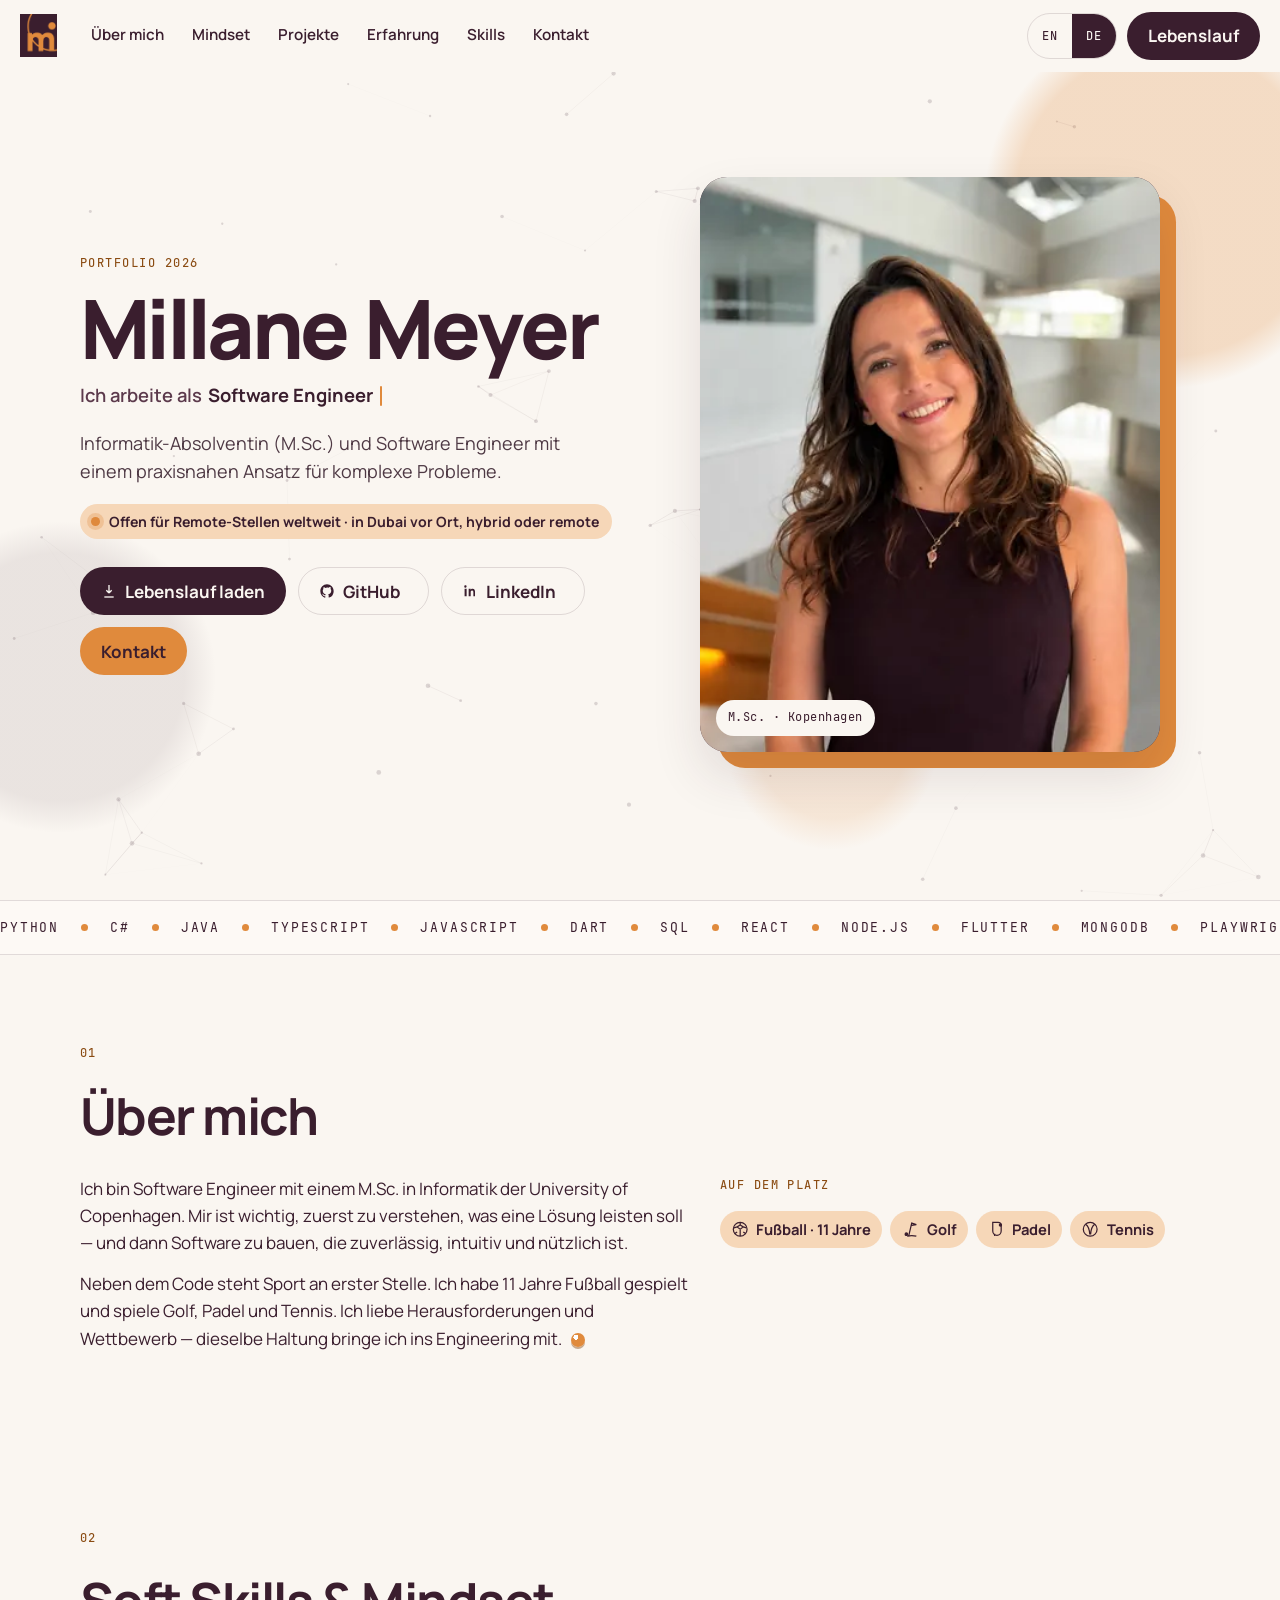
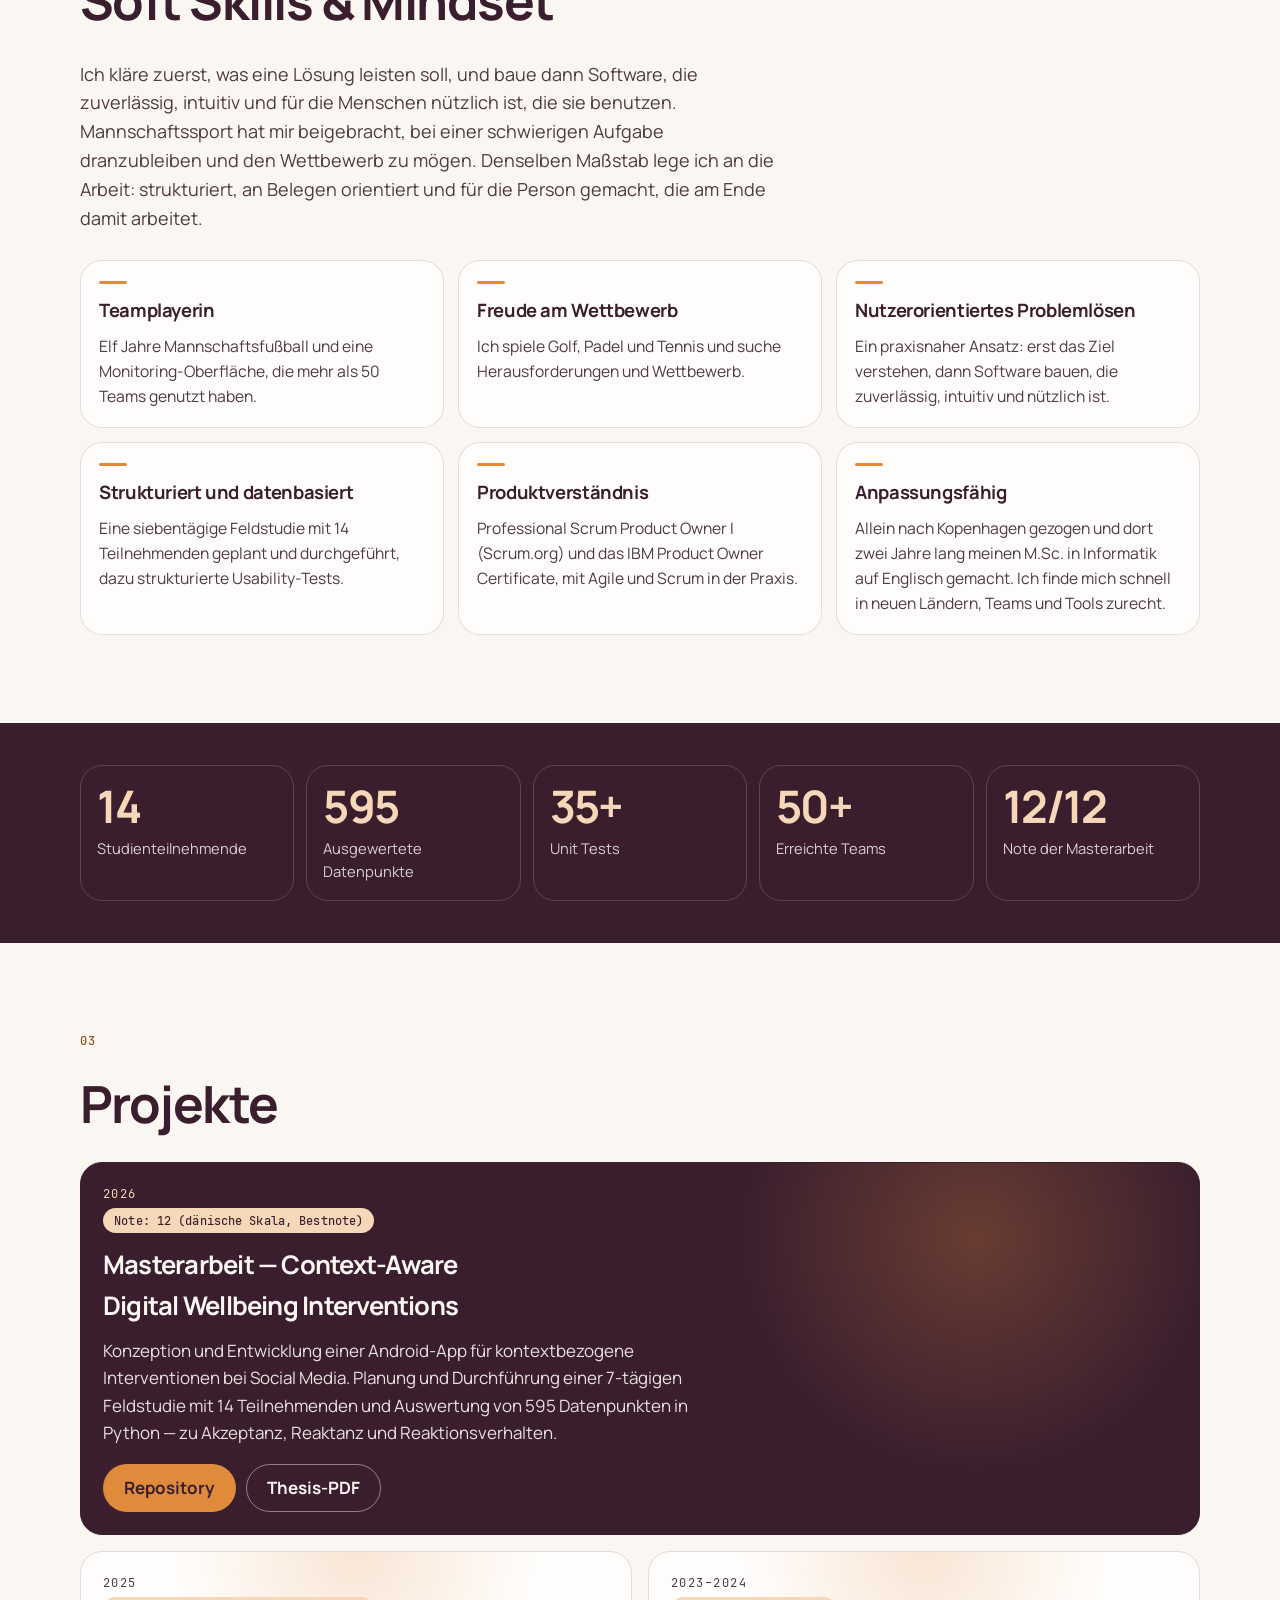
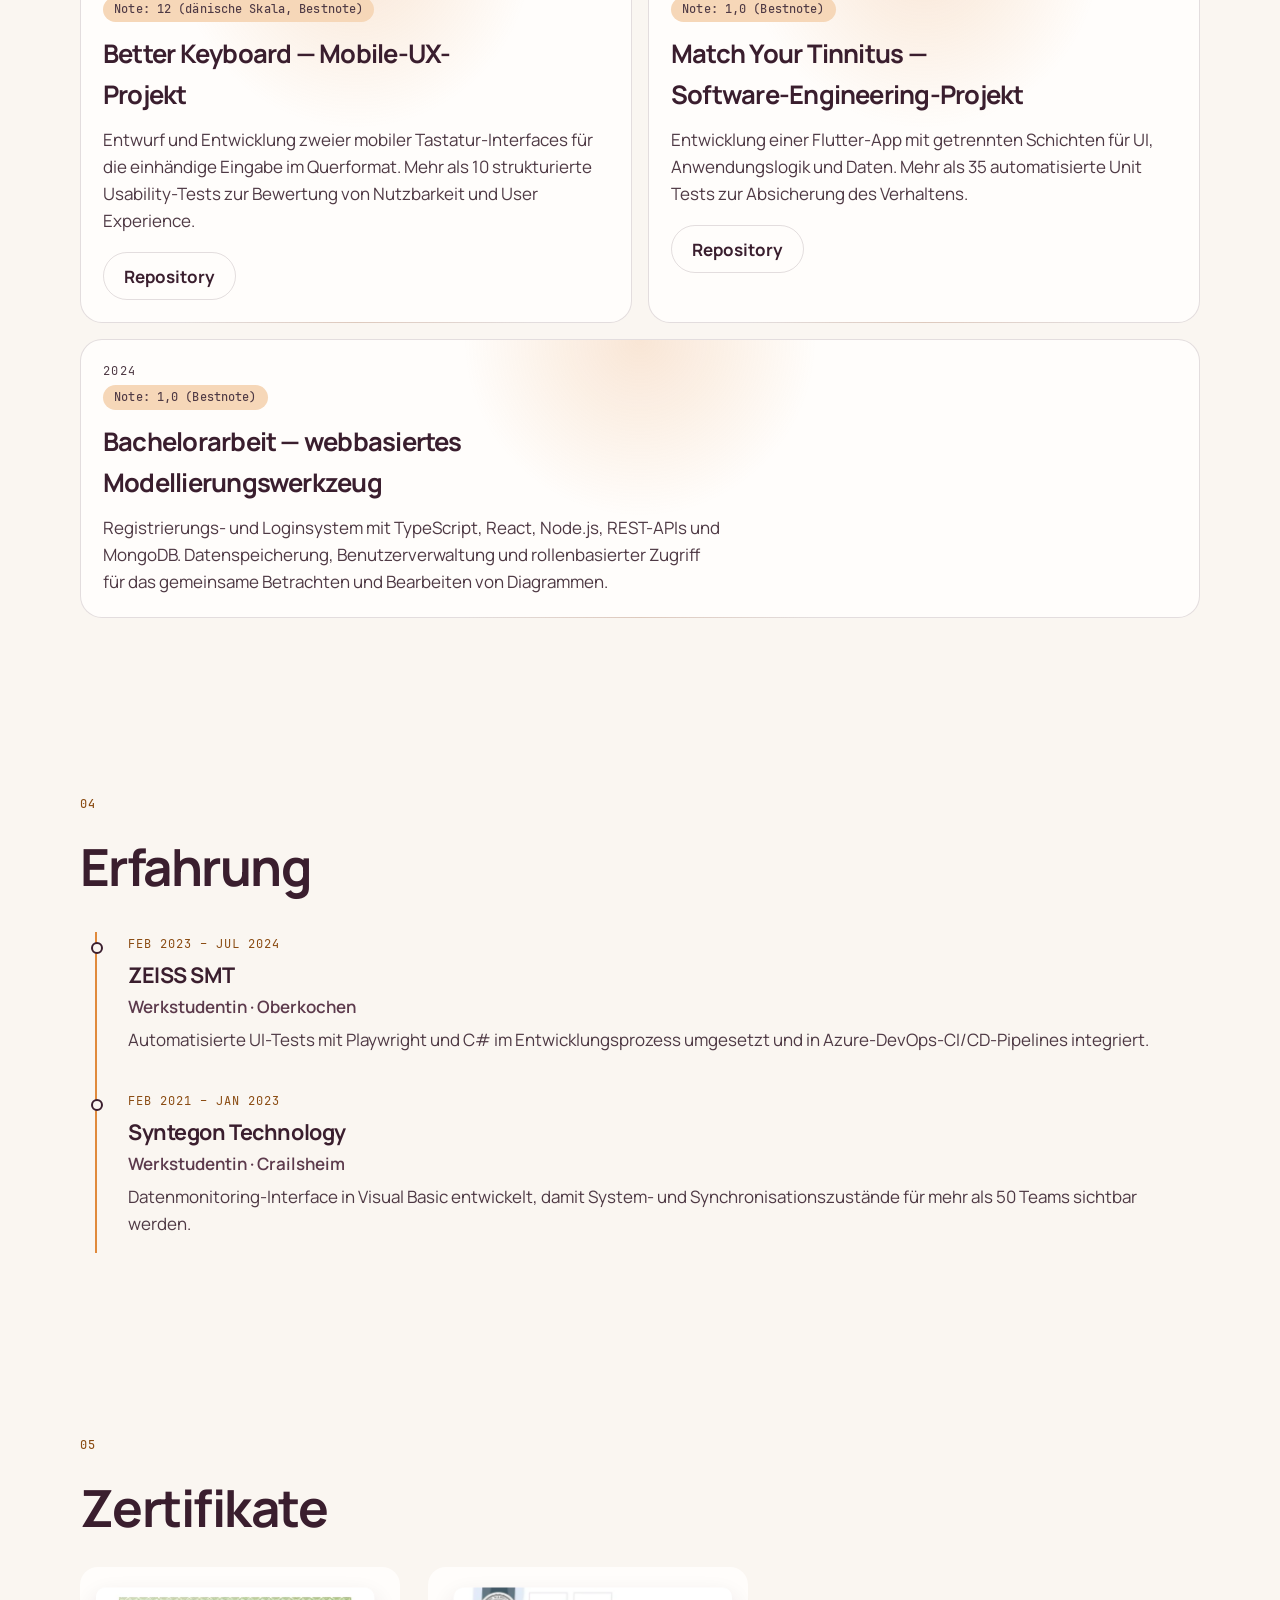
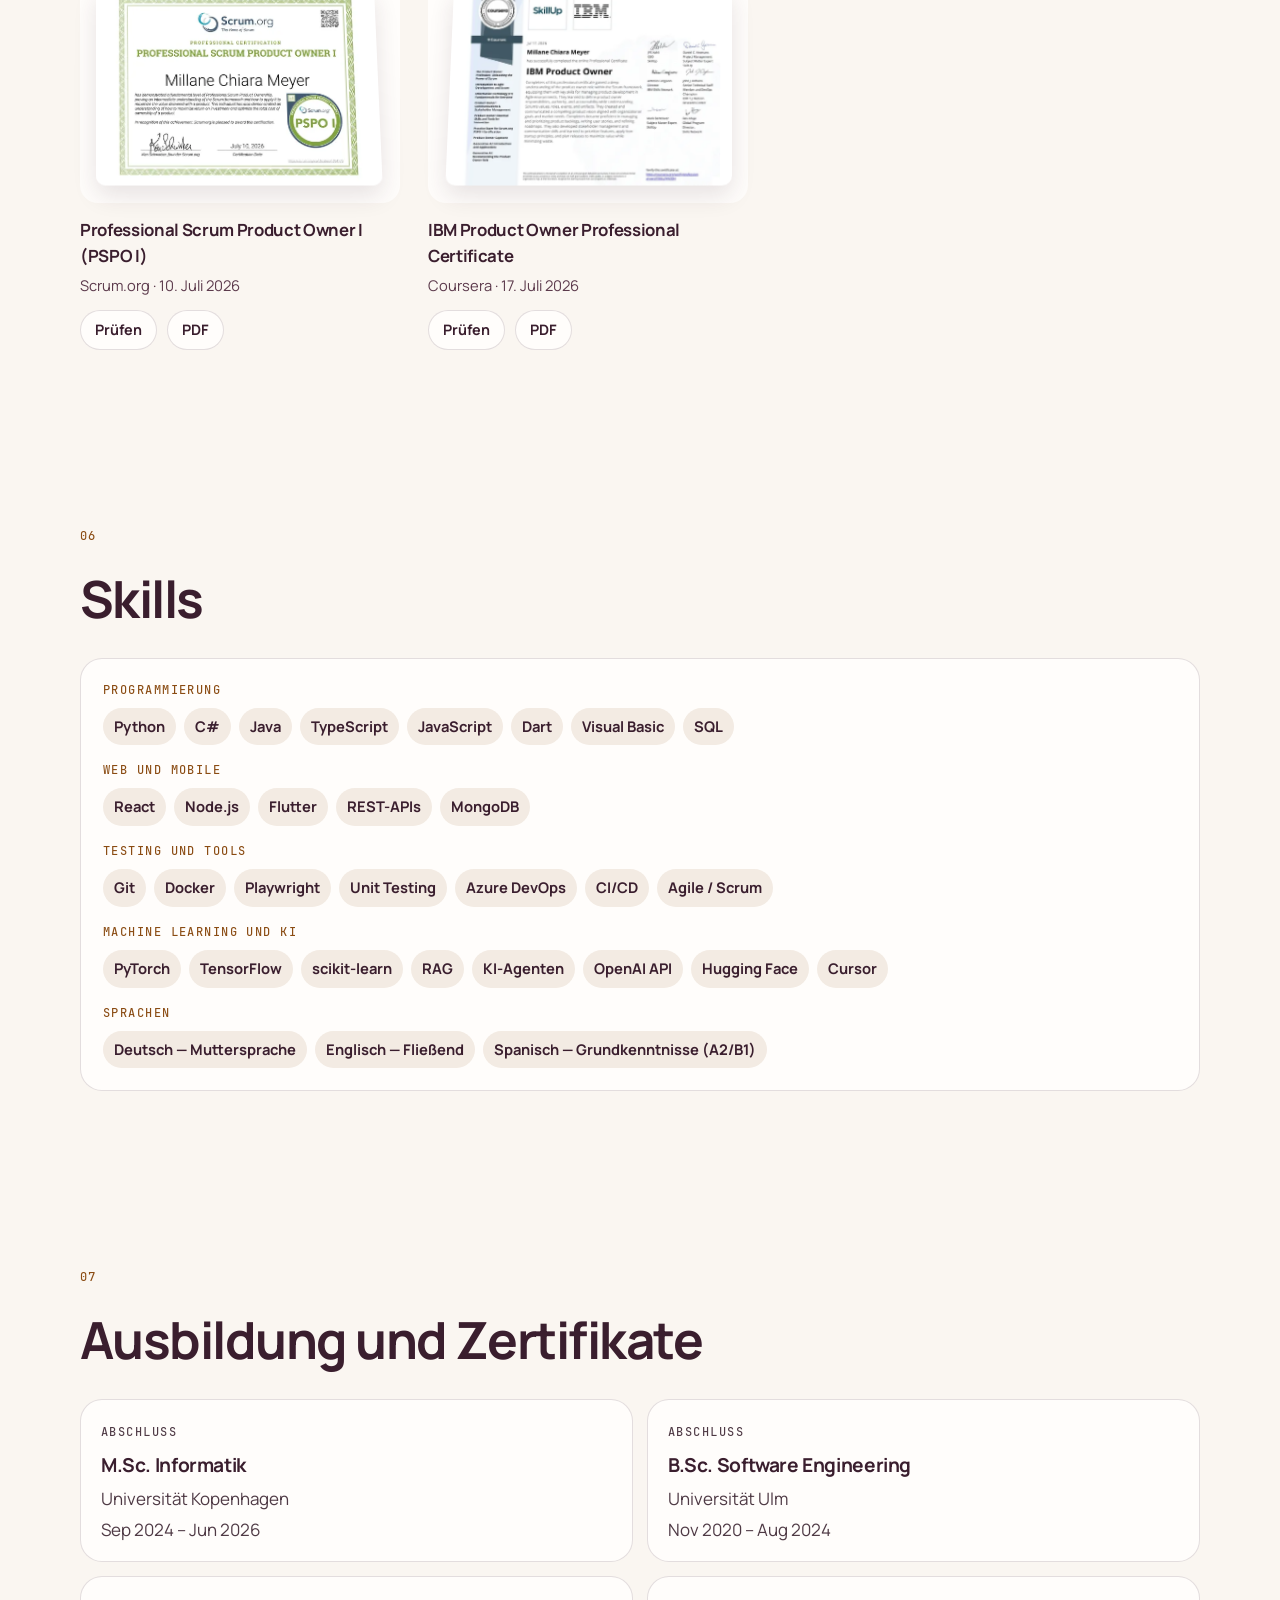
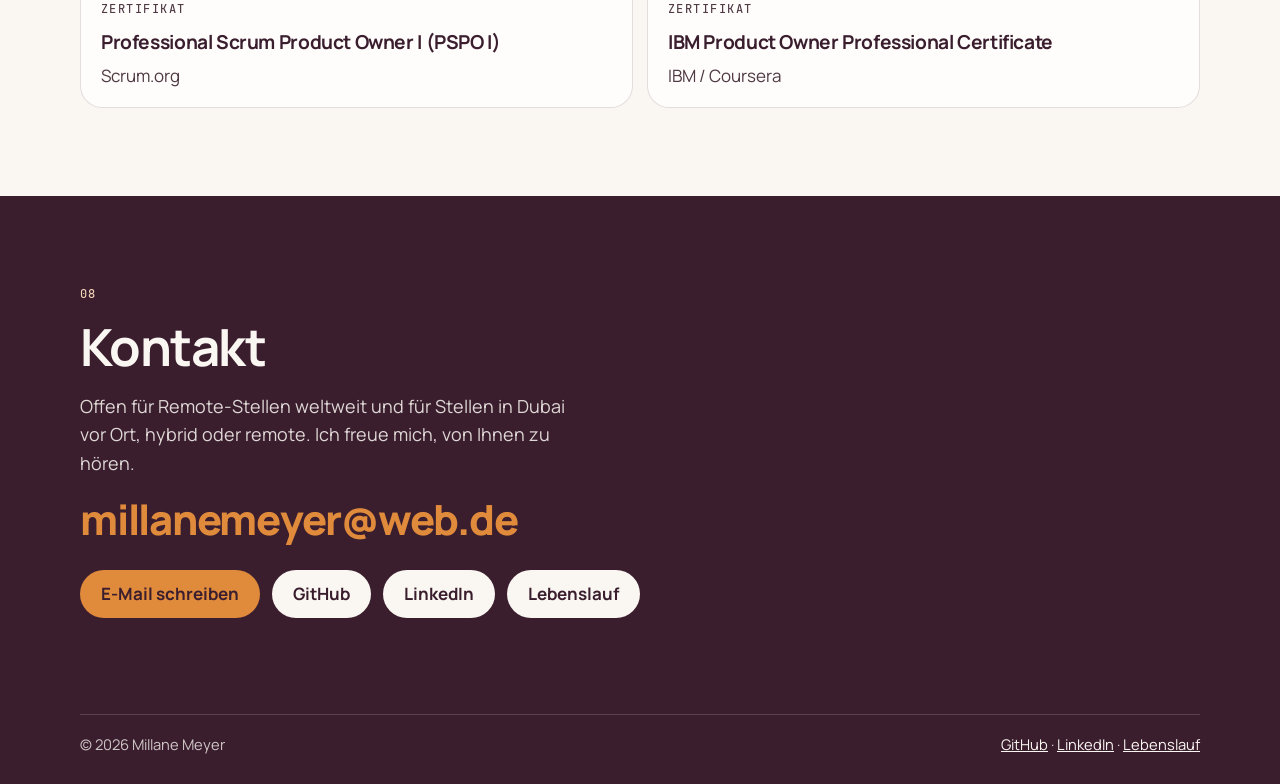
==== commit 33ab8353: "Update asset version stamps Co-authored-by: Millane Meyer <millanee@users.noreply.github.com>" ====
--- a/de/index.html
+++ b/de/index.html
@@ -36,7 +36,7 @@
   <link rel="preload" href="/assets/fonts/manrope-400.woff2" as="font" type="font/woff2" crossorigin>
   <link rel="preload" as="image" href="/assets/images/millane-800.webp" type="image/webp" imagesrcset="/assets/images/millane-480.webp 480w, /assets/images/millane-800.webp 800w, /assets/images/millane-1200.webp 1200w" imagesizes="(max-width: 720px) 124px, 420px">
   <link rel="stylesheet" href="/assets/css/fonts.css?v=b4397d9a">
-  <link rel="stylesheet" href="/assets/css/styles.css?v=eebba3a5">
+  <link rel="stylesheet" href="/assets/css/styles.css?v=1dcd55d4">
   <script type="application/ld+json">
   {
     "@context": "https://schema.org",
@@ -430,6 +430,6 @@
     <span class="cursor-ring"></span>
     <span class="cursor-dot"></span>
   </div>
-  <script src="/assets/js/app.js?v=4c455b93" defer></script>
+  <script src="/assets/js/app.js?v=671616b0" defer></script>
 </body>
 </html>
--- a/assets/css/styles.css
+++ b/assets/css/styles.css
@@ -525,6 +525,90 @@
   50% { transform: translate(8px, -6px); }
 }
 
+/* Firefox only (WebRender re-rasterises every tile under a moving element on each frame, while the other
+   engines just move a composited layer). The drifts move well under a pixel per frame, so these keyframes
+   trace the same ease-in-out curves with steps() segments of under a pixel: the motion matches within
+   0.62px for the blobs and 0.17px for the frame, and the tiles redraw a few times a second instead of 60.
+   WebKit cannot run steps() on the compositor, so it keeps the smooth originals. */
+@supports (-moz-appearance: none) {
+  .blob-a { animation-name: drift-a-stepped; animation-timing-function: linear; }
+  .blob-b { animation-name: drift-b-stepped; animation-timing-function: linear; }
+  .blob-c { animation-name: drift-c-stepped; animation-timing-function: linear; }
+  .portrait-offset { animation-name: frame-drift-stepped; animation-timing-function: linear; }
+
+  @keyframes drift-a-stepped {
+    0% { transform: translate3d(0px, 0px, 0) scale(1); animation-timing-function: steps(3, jump-none); }
+    8.333% { transform: translate3d(-0.544px, 0.408px, 0) scale(1.001); animation-timing-function: steps(5, jump-none); }
+    16.667% { transform: translate3d(-2.245px, 1.684px, 0) scale(1.004); animation-timing-function: steps(8, jump-none); }
+    25% { transform: translate3d(-5.166px, 3.875px, 0) scale(1.01); animation-timing-function: steps(10, jump-none); }
+    33.333% { transform: translate3d(-9.271px, 6.953px, 0) scale(1.019); animation-timing-function: steps(12, jump-none); }
+    41.667% { transform: translate3d(-14.353px, 10.765px, 0) scale(1.029); animation-timing-function: steps(13, jump-none); }
+    50% { transform: translate3d(-20px, 15px, 0) scale(1.04); animation-timing-function: steps(13, jump-none); }
+    58.333% { transform: translate3d(-25.647px, 19.235px, 0) scale(1.051); animation-timing-function: steps(12, jump-none); }
+    66.667% { transform: translate3d(-30.729px, 23.047px, 0) scale(1.061); animation-timing-function: steps(10, jump-none); }
+    75% { transform: translate3d(-34.834px, 26.125px, 0) scale(1.07); animation-timing-function: steps(8, jump-none); }
+    83.333% { transform: translate3d(-37.755px, 28.316px, 0) scale(1.076); animation-timing-function: steps(5, jump-none); }
+    91.667% { transform: translate3d(-39.456px, 29.592px, 0) scale(1.079); animation-timing-function: steps(3, jump-none); }
+    100% { transform: translate3d(-40px, 30px, 0) scale(1.08); }
+  }
+
+  @keyframes drift-b-stepped {
+    0% { transform: translate3d(0px, 0px, 0); animation-timing-function: steps(2, jump-none); }
+    8.333% { transform: translate3d(0.49px, -0.327px, 0); animation-timing-function: steps(4, jump-none); }
+    16.667% { transform: translate3d(2.021px, -1.347px, 0); animation-timing-function: steps(6, jump-none); }
+    25% { transform: translate3d(4.65px, -3.1px, 0); animation-timing-function: steps(7, jump-none); }
+    33.333% { transform: translate3d(8.344px, -5.563px, 0); animation-timing-function: steps(9, jump-none); }
+    41.667% { transform: translate3d(12.918px, -8.612px, 0); animation-timing-function: steps(10, jump-none); }
+    50% { transform: translate3d(18px, -12px, 0); animation-timing-function: steps(10, jump-none); }
+    58.333% { transform: translate3d(23.082px, -15.388px, 0); animation-timing-function: steps(9, jump-none); }
+    66.667% { transform: translate3d(27.656px, -18.437px, 0); animation-timing-function: steps(7, jump-none); }
+    75% { transform: translate3d(31.35px, -20.9px, 0); animation-timing-function: steps(6, jump-none); }
+    83.333% { transform: translate3d(33.979px, -22.653px, 0); animation-timing-function: steps(4, jump-none); }
+    91.667% { transform: translate3d(35.51px, -23.673px, 0); animation-timing-function: steps(2, jump-none); }
+    100% { transform: translate3d(36px, -24px, 0); }
+  }
+
+  @keyframes drift-c-stepped {
+    0% { transform: translate3d(0px, 0px, 0) scale(1); animation-timing-function: steps(2, jump-none); }
+    8.333% { transform: translate3d(-0.272px, -0.408px, 0) scale(1.002); animation-timing-function: steps(4, jump-none); }
+    16.667% { transform: translate3d(-1.123px, -1.684px, 0) scale(1.007); animation-timing-function: steps(6, jump-none); }
+    25% { transform: translate3d(-2.583px, -3.875px, 0) scale(1.015); animation-timing-function: steps(8, jump-none); }
+    33.333% { transform: translate3d(-4.635px, -6.953px, 0) scale(1.028); animation-timing-function: steps(9, jump-none); }
+    41.667% { transform: translate3d(-7.177px, -10.765px, 0) scale(1.043); animation-timing-function: steps(10, jump-none); }
+    50% { transform: translate3d(-10px, -15px, 0) scale(1.06); animation-timing-function: steps(10, jump-none); }
+    58.333% { transform: translate3d(-12.823px, -19.235px, 0) scale(1.077); animation-timing-function: steps(9, jump-none); }
+    66.667% { transform: translate3d(-15.365px, -23.047px, 0) scale(1.092); animation-timing-function: steps(8, jump-none); }
+    75% { transform: translate3d(-17.417px, -26.125px, 0) scale(1.105); animation-timing-function: steps(6, jump-none); }
+    83.333% { transform: translate3d(-18.877px, -28.316px, 0) scale(1.113); animation-timing-function: steps(4, jump-none); }
+    91.667% { transform: translate3d(-19.728px, -29.592px, 0) scale(1.118); animation-timing-function: steps(2, jump-none); }
+    100% { transform: translate3d(-20px, -30px, 0) scale(1.12); }
+  }
+
+  @keyframes frame-drift-stepped {
+    0% { transform: translate(0px, 0px); animation-timing-function: steps(2, jump-none); }
+    5% { transform: translate(0.158px, -0.118px); animation-timing-function: steps(4, jump-none); }
+    10% { transform: translate(0.653px, -0.49px); animation-timing-function: steps(6, jump-none); }
+    15% { transform: translate(1.499px, -1.124px); animation-timing-function: steps(7, jump-none); }
+    20% { transform: translate(2.655px, -1.991px); animation-timing-function: steps(8, jump-none); }
+    25% { transform: translate(4px, -3px); animation-timing-function: steps(8, jump-none); }
+    30% { transform: translate(5.345px, -4.009px); animation-timing-function: steps(7, jump-none); }
+    35% { transform: translate(6.501px, -4.876px); animation-timing-function: steps(6, jump-none); }
+    40% { transform: translate(7.347px, -5.51px); animation-timing-function: steps(4, jump-none); }
+    45% { transform: translate(7.842px, -5.882px); animation-timing-function: steps(2, jump-none); }
+    50% { transform: translate(8px, -6px); animation-timing-function: steps(2, jump-none); }
+    55% { transform: translate(7.842px, -5.882px); animation-timing-function: steps(4, jump-none); }
+    60% { transform: translate(7.347px, -5.51px); animation-timing-function: steps(6, jump-none); }
+    65% { transform: translate(6.501px, -4.876px); animation-timing-function: steps(7, jump-none); }
+    70% { transform: translate(5.345px, -4.009px); animation-timing-function: steps(8, jump-none); }
+    75% { transform: translate(4px, -3px); animation-timing-function: steps(8, jump-none); }
+    80% { transform: translate(2.655px, -1.991px); animation-timing-function: steps(7, jump-none); }
+    85% { transform: translate(1.499px, -1.124px); animation-timing-function: steps(6, jump-none); }
+    90% { transform: translate(0.653px, -0.49px); animation-timing-function: steps(4, jump-none); }
+    95% { transform: translate(0.158px, -0.118px); animation-timing-function: steps(2, jump-none); }
+    100% { transform: translate(0px, 0px); }
+  }
+}
+
 .portrait-badge {
   position: absolute;
   left: 16px;
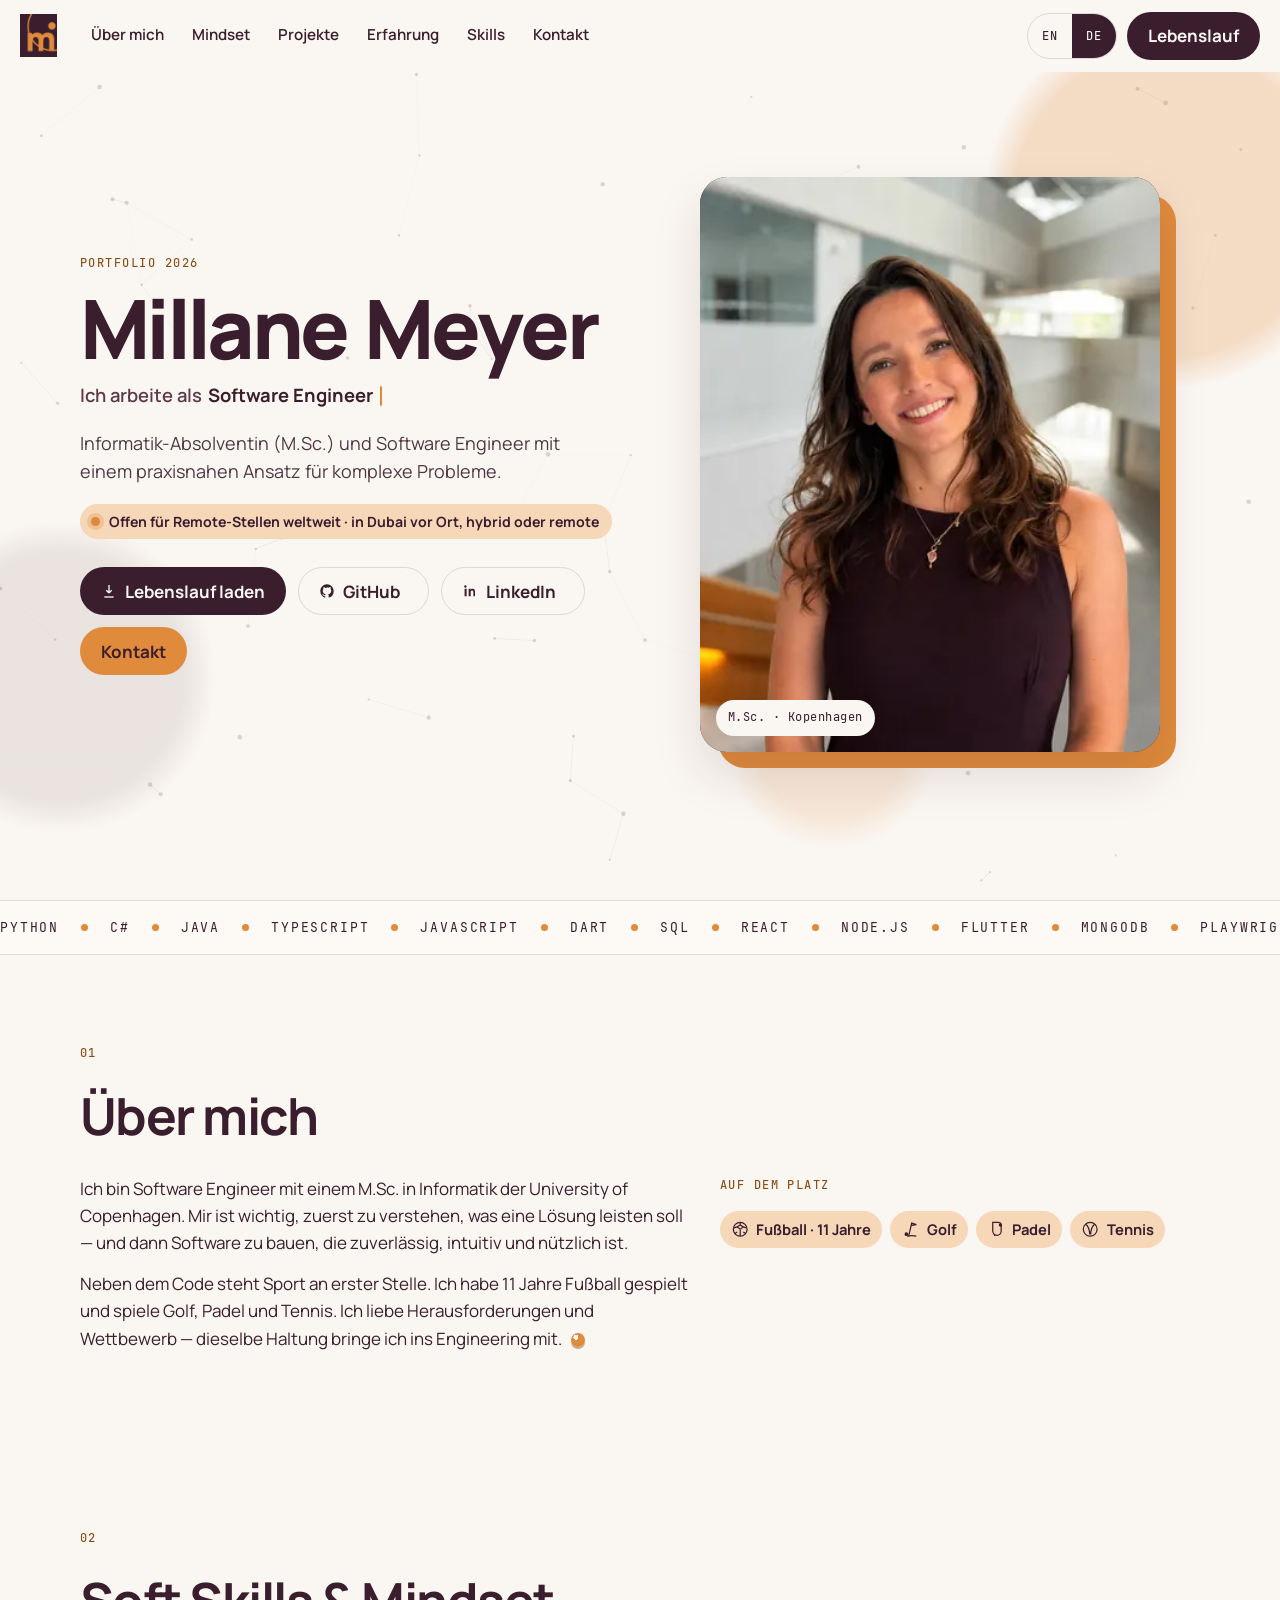
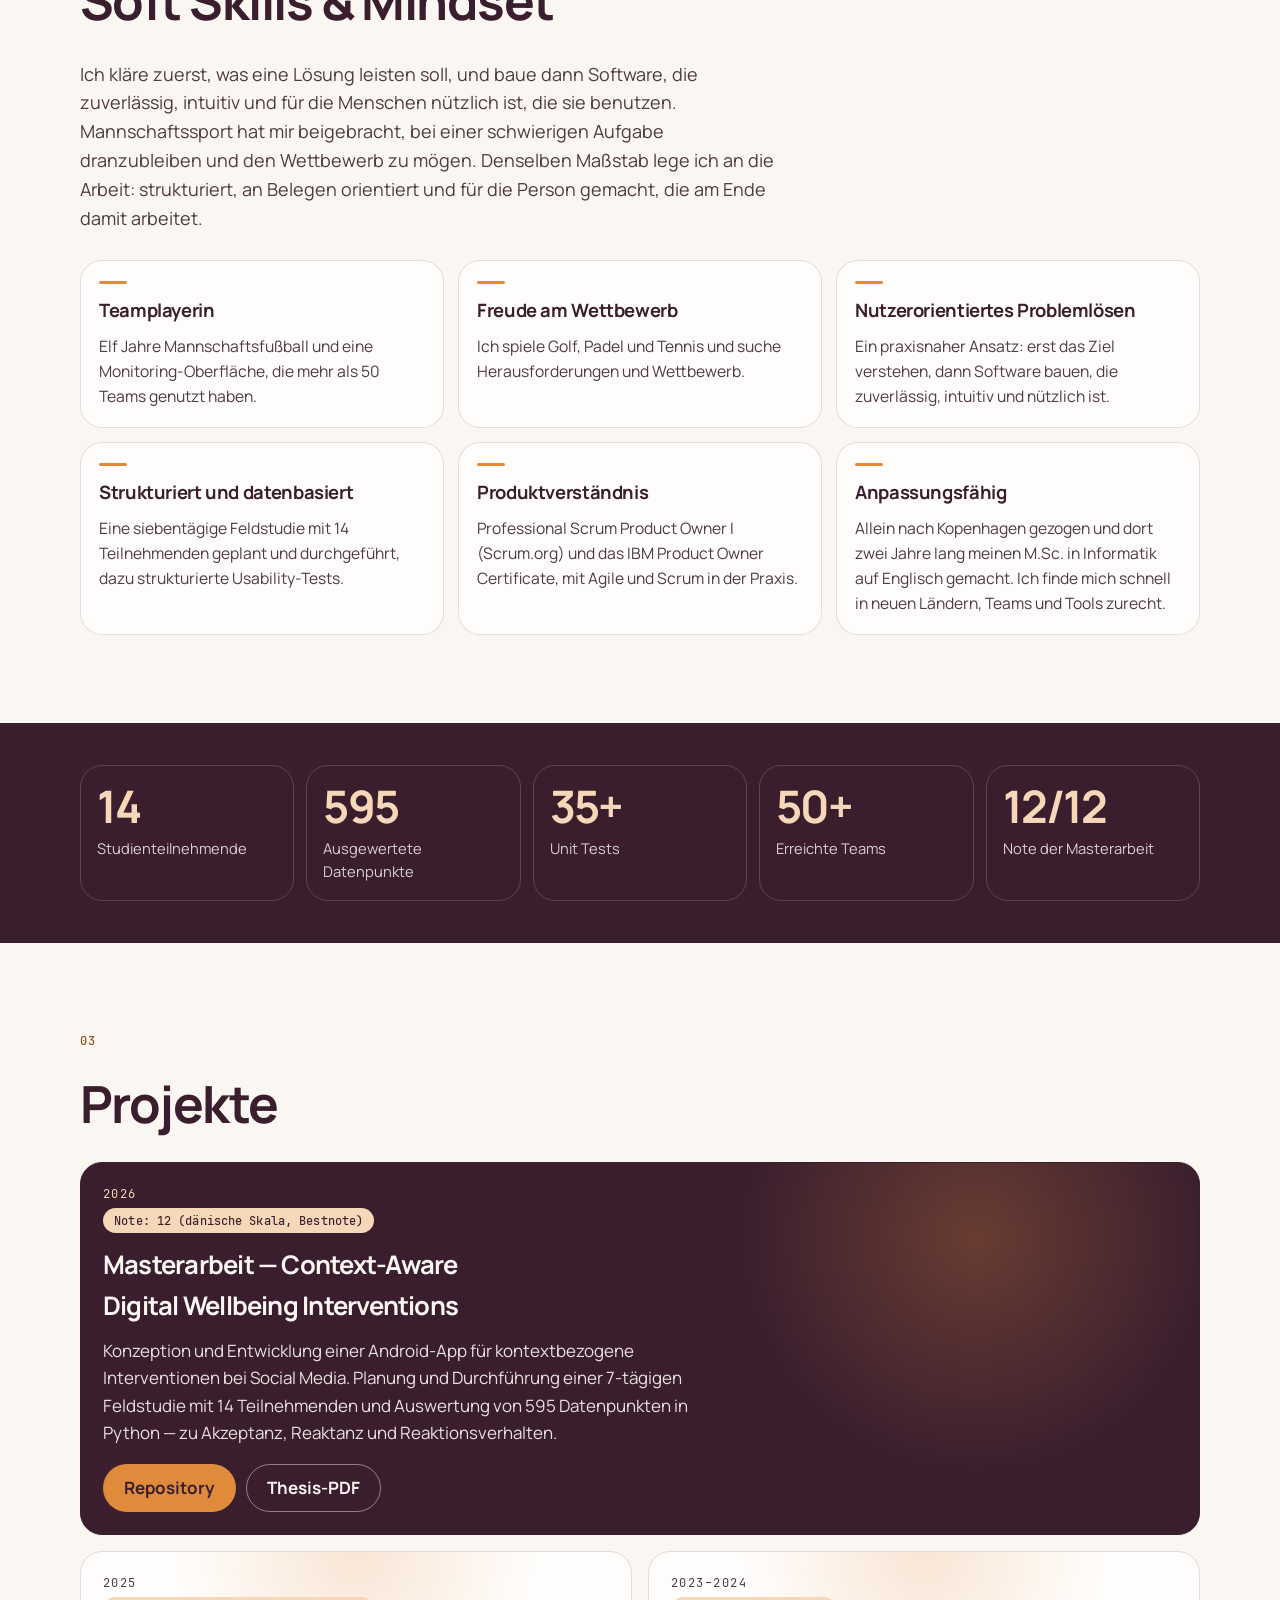
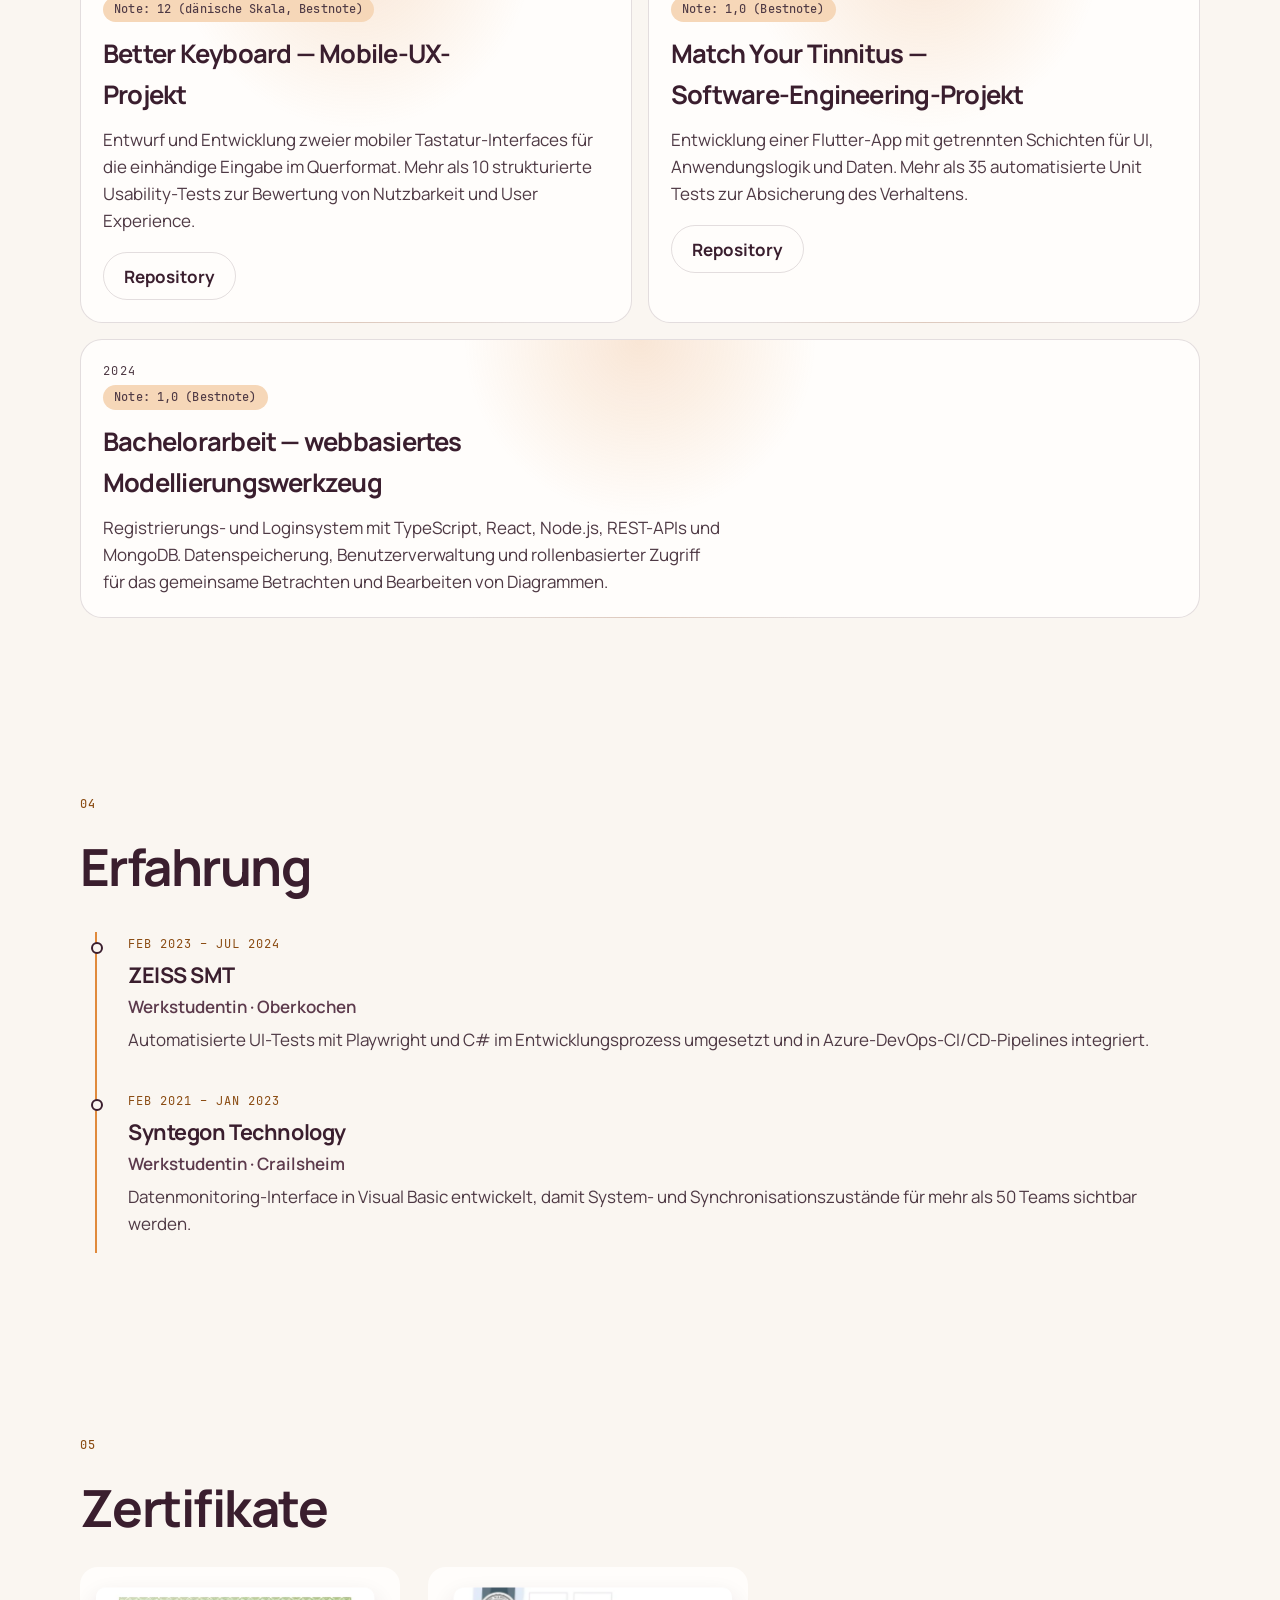
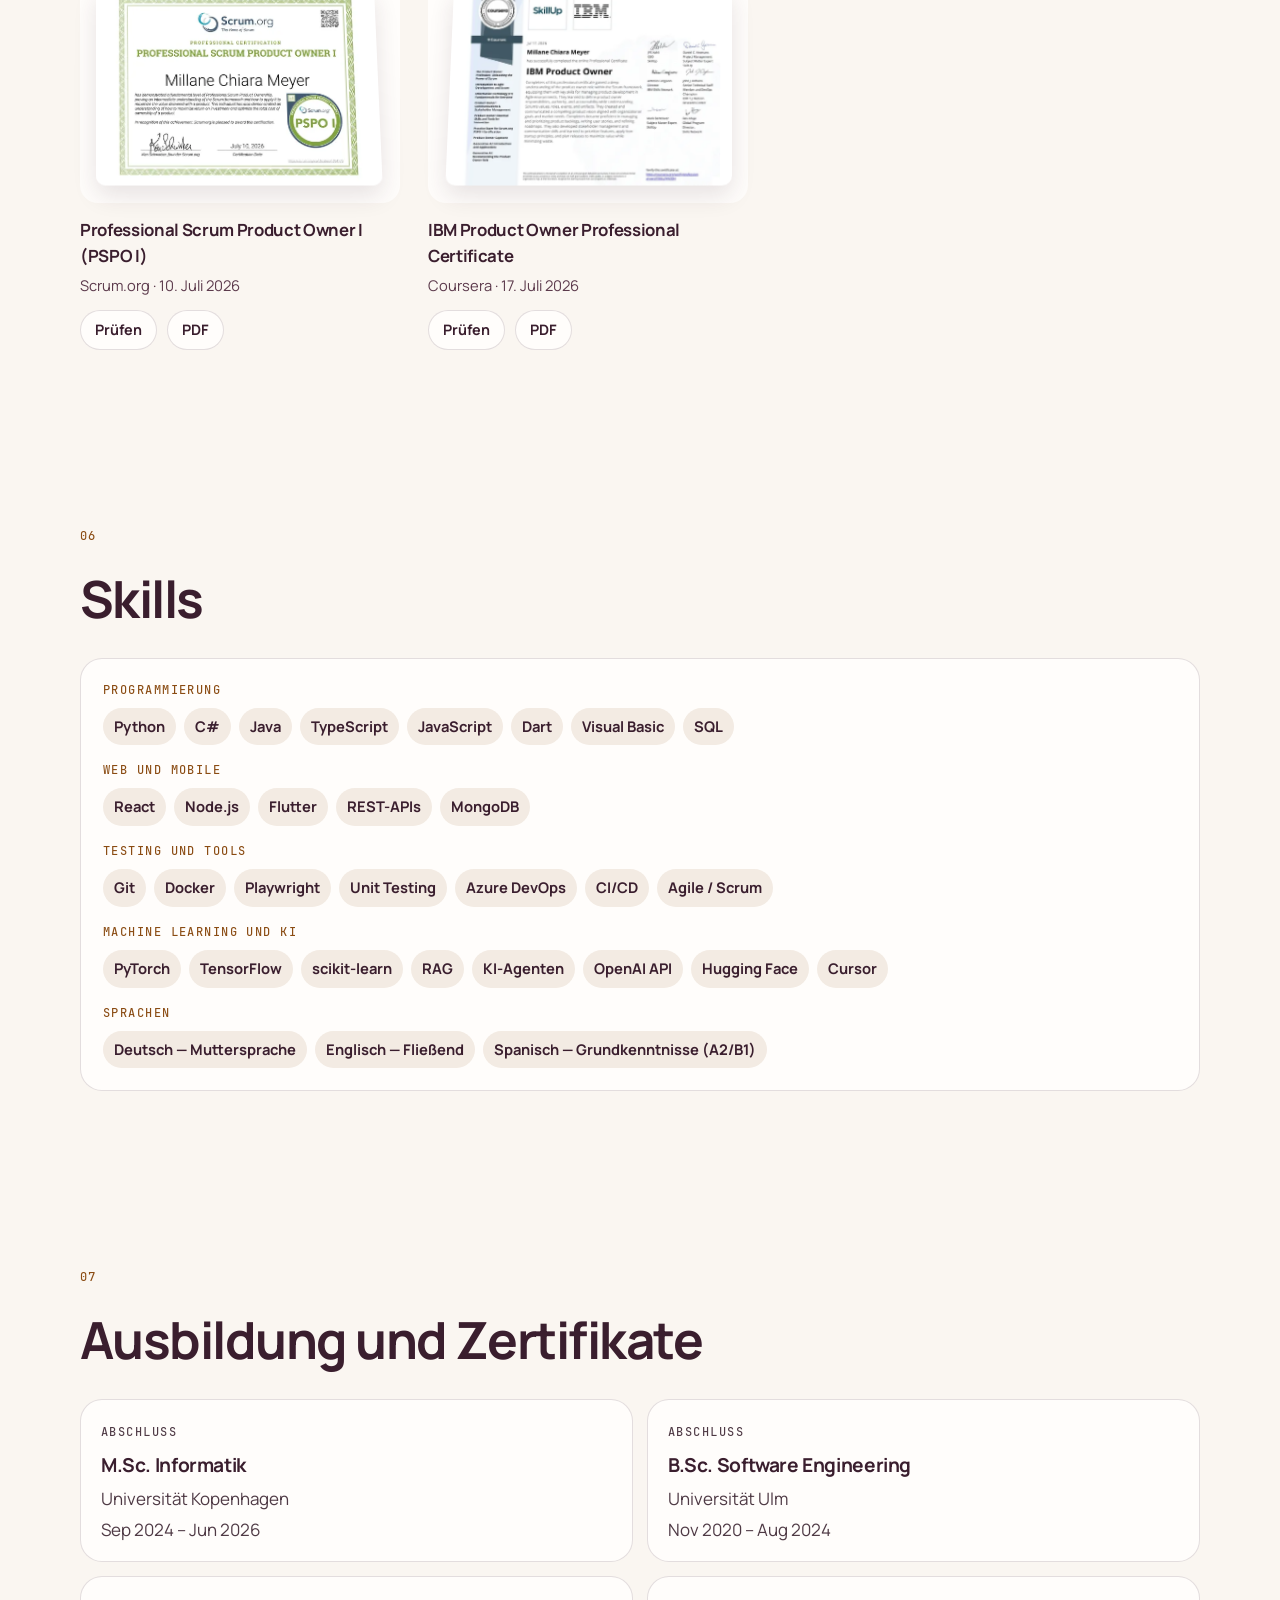
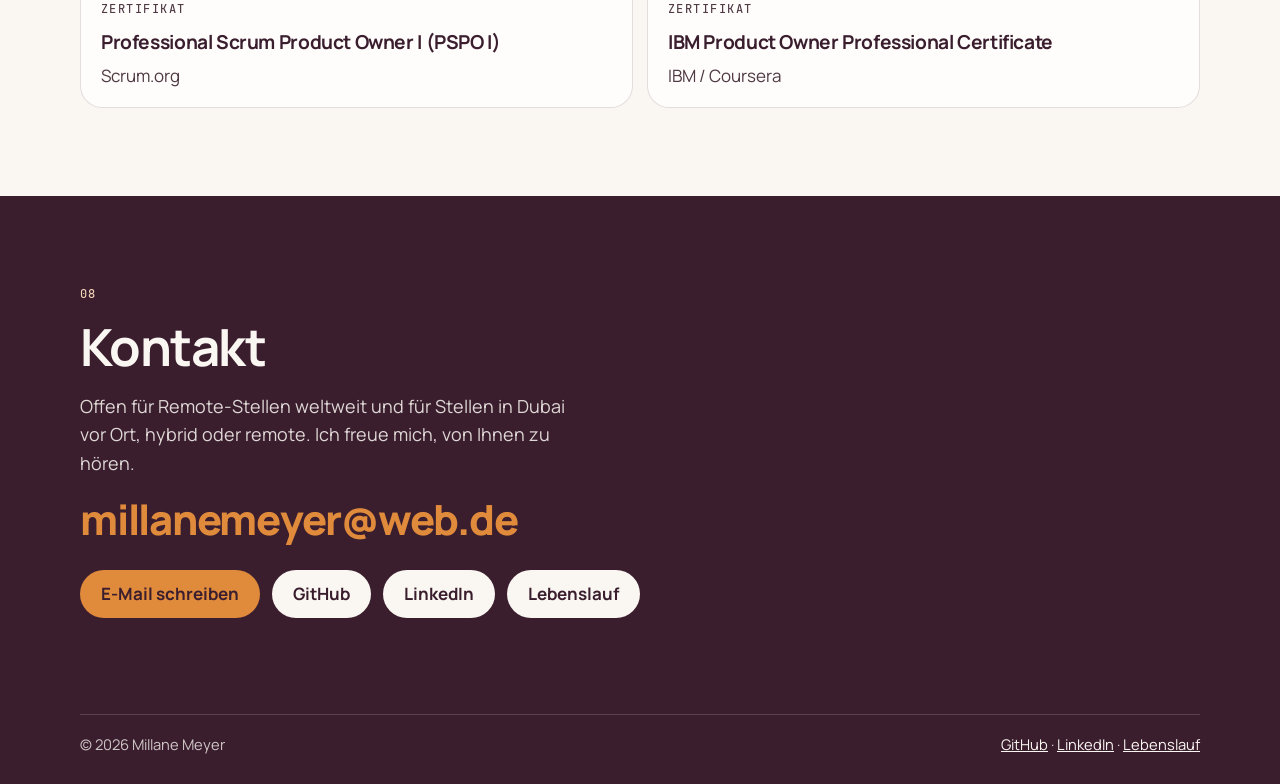
==== commit 21e6620f: "Update cache-busting ?v= stamps for changed CSS/JS Co-authored-by: Millane Meyer <millanee@users.nor" ====
--- a/de/index.html
+++ b/de/index.html
@@ -34,9 +34,9 @@
   <link rel="apple-touch-icon" href="/apple-touch-icon.png">
   <link rel="preload" href="/assets/fonts/manrope-800.woff2" as="font" type="font/woff2" crossorigin>
   <link rel="preload" href="/assets/fonts/manrope-400.woff2" as="font" type="font/woff2" crossorigin>
-  <link rel="preload" as="image" href="/assets/images/millane-800.webp" type="image/webp" imagesrcset="/assets/images/millane-480.webp 480w, /assets/images/millane-800.webp 800w, /assets/images/millane-1200.webp 1200w" imagesizes="(max-width: 720px) 124px, 420px">
+  <link rel="preload" as="image" href="/assets/images/millane-800.webp" type="image/webp" imagesrcset="/assets/images/millane-480.webp 480w, /assets/images/millane-800.webp 800w, /assets/images/millane-1200.webp 1200w" imagesizes="(max-width: 361px) 112px, (max-width: 541px) 31vw, (max-width: 720px) 168px, 420px">
   <link rel="stylesheet" href="/assets/css/fonts.css?v=b4397d9a">
-  <link rel="stylesheet" href="/assets/css/styles.css?v=1dcd55d4">
+  <link rel="stylesheet" href="/assets/css/styles.css?v=4e13b5bb">
   <script type="application/ld+json">
   {
     "@context": "https://schema.org",
@@ -138,8 +138,8 @@
           <div class="portrait-tilt">
             <div class="portrait-frame">
               <picture>
-                <source type="image/webp" srcset="/assets/images/millane-480.webp 480w, /assets/images/millane-800.webp 800w, /assets/images/millane-1200.webp 1200w" sizes="(max-width: 720px) 124px, 420px">
-                <img src="/assets/images/millane-800.jpg" srcset="/assets/images/millane-480.jpg 480w, /assets/images/millane-800.jpg 800w, /assets/images/millane-1200.jpg 1200w" sizes="(max-width: 720px) 124px, 420px" width="800" height="1000" alt="Porträt von Millane Meyer" fetchpriority="high">
+                <source type="image/webp" srcset="/assets/images/millane-480.webp 480w, /assets/images/millane-800.webp 800w, /assets/images/millane-1200.webp 1200w" sizes="(max-width: 361px) 112px, (max-width: 541px) 31vw, (max-width: 720px) 168px, 420px">
+                <img src="/assets/images/millane-800.jpg" srcset="/assets/images/millane-480.jpg 480w, /assets/images/millane-800.jpg 800w, /assets/images/millane-1200.jpg 1200w" sizes="(max-width: 361px) 112px, (max-width: 541px) 31vw, (max-width: 720px) 168px, 420px" width="800" height="1000" alt="Porträt von Millane Meyer" fetchpriority="high">
               </picture>
               <figcaption class="portrait-badge">M.Sc. · Kopenhagen</figcaption>
             </div>
@@ -222,7 +222,7 @@
     <section class="stats-band" aria-label="Kennzahlen">
       <div class="wrap">
         <div class="stats">
-          <article class="stat reveal"><b data-count="14">14</b><span>Studienteilnehmende</span></article>
+          <article class="stat reveal"><b data-count="14">14</b><span>Studien&shy;teilnehmende</span></article>
           <article class="stat reveal"><b data-count="595">595</b><span>Ausgewertete Datenpunkte</span></article>
           <article class="stat reveal"><b data-count="35" data-suffix="+">35+</b><span>Unit Tests</span></article>
           <article class="stat reveal"><b data-count="50" data-suffix="+">50+</b><span>Erreichte Teams</span></article>
@@ -430,6 +430,6 @@
     <span class="cursor-ring"></span>
     <span class="cursor-dot"></span>
   </div>
-  <script src="/assets/js/app.js?v=671616b0" defer></script>
+  <script src="/assets/js/app.js?v=152a968b" defer></script>
 </body>
 </html>
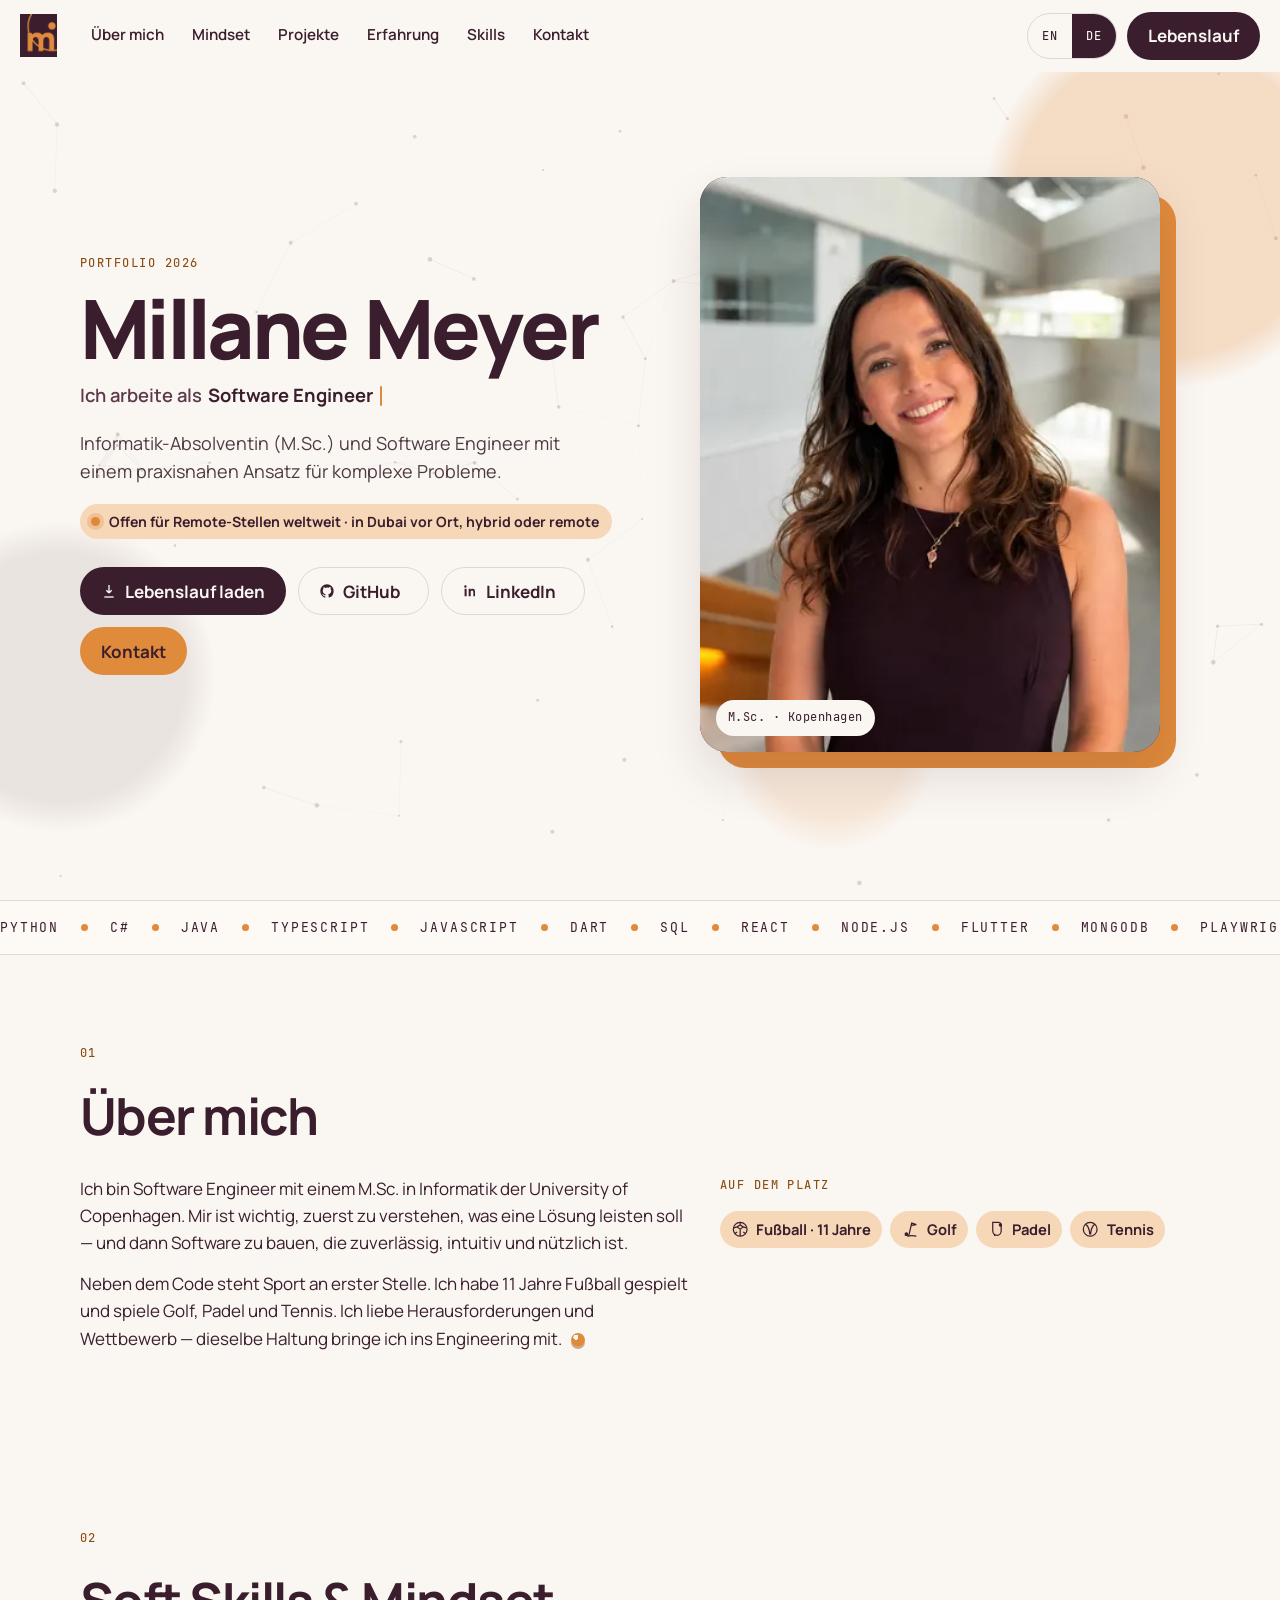
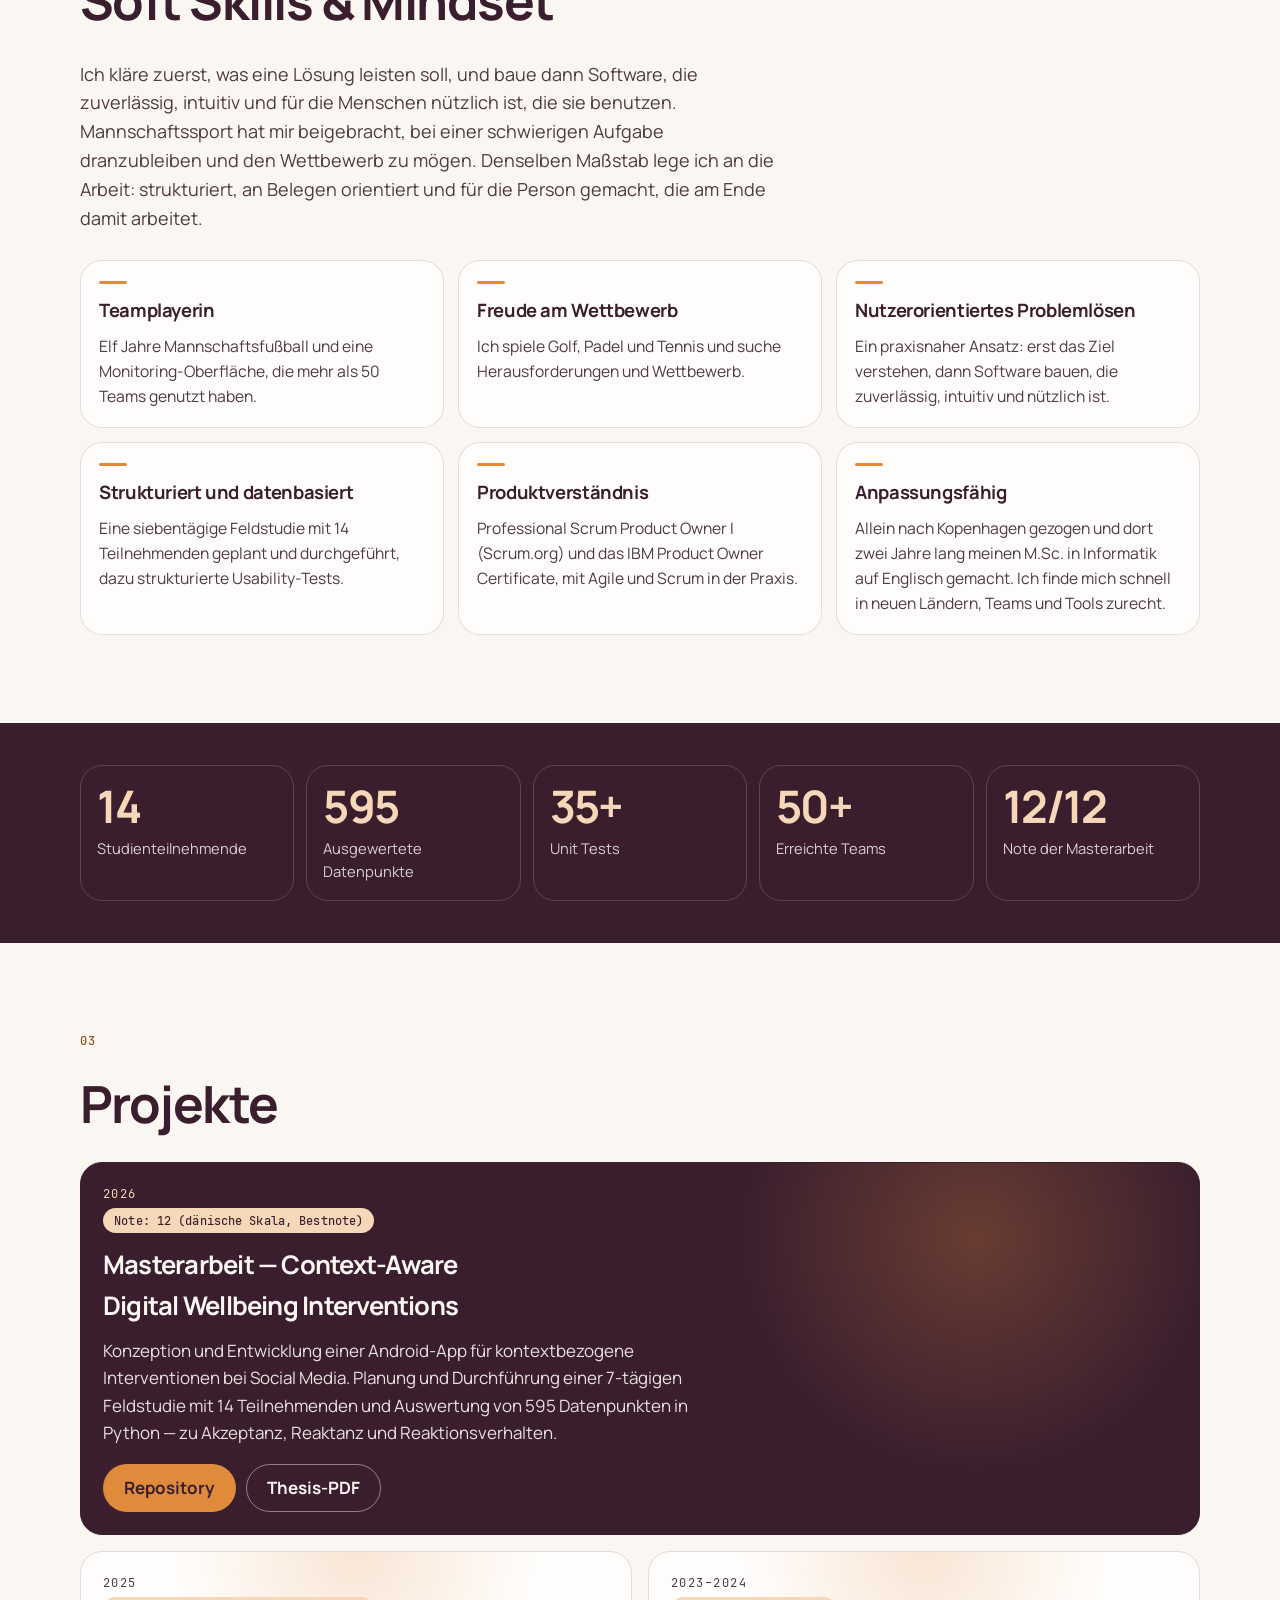
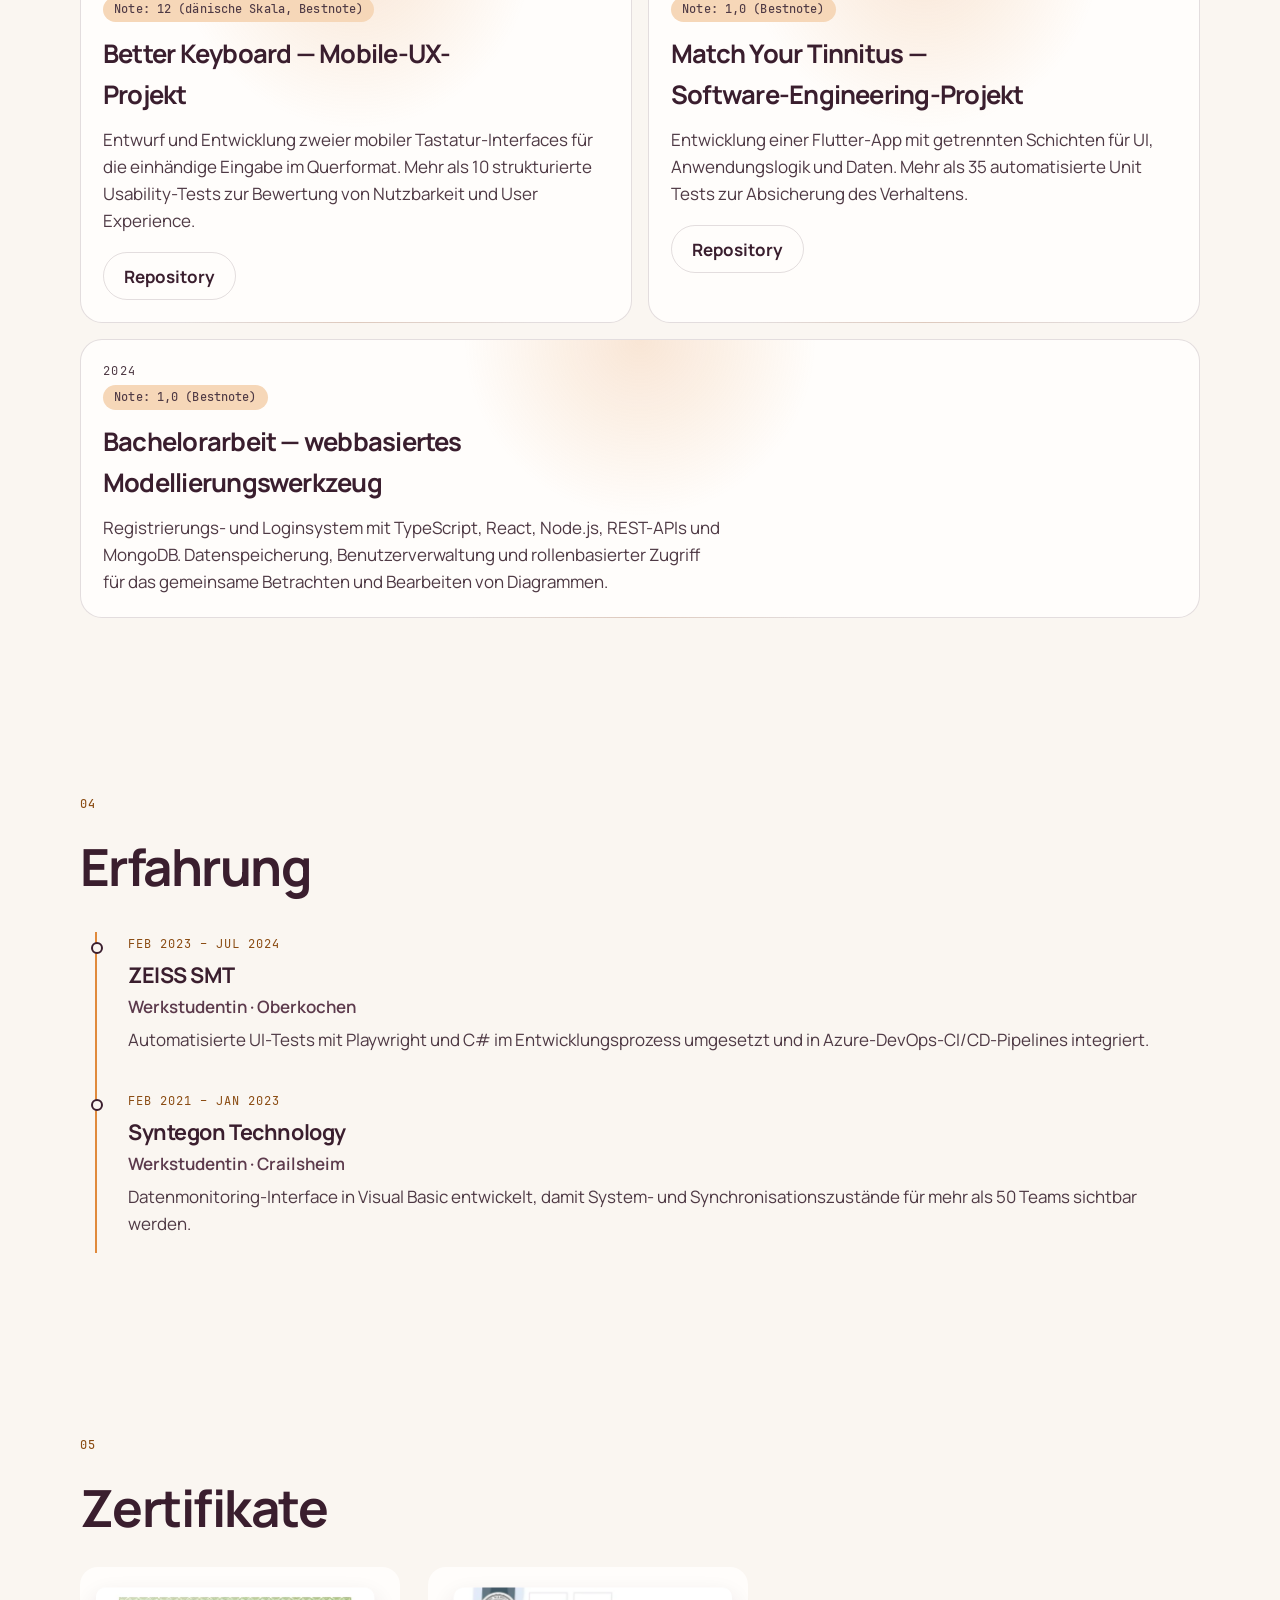
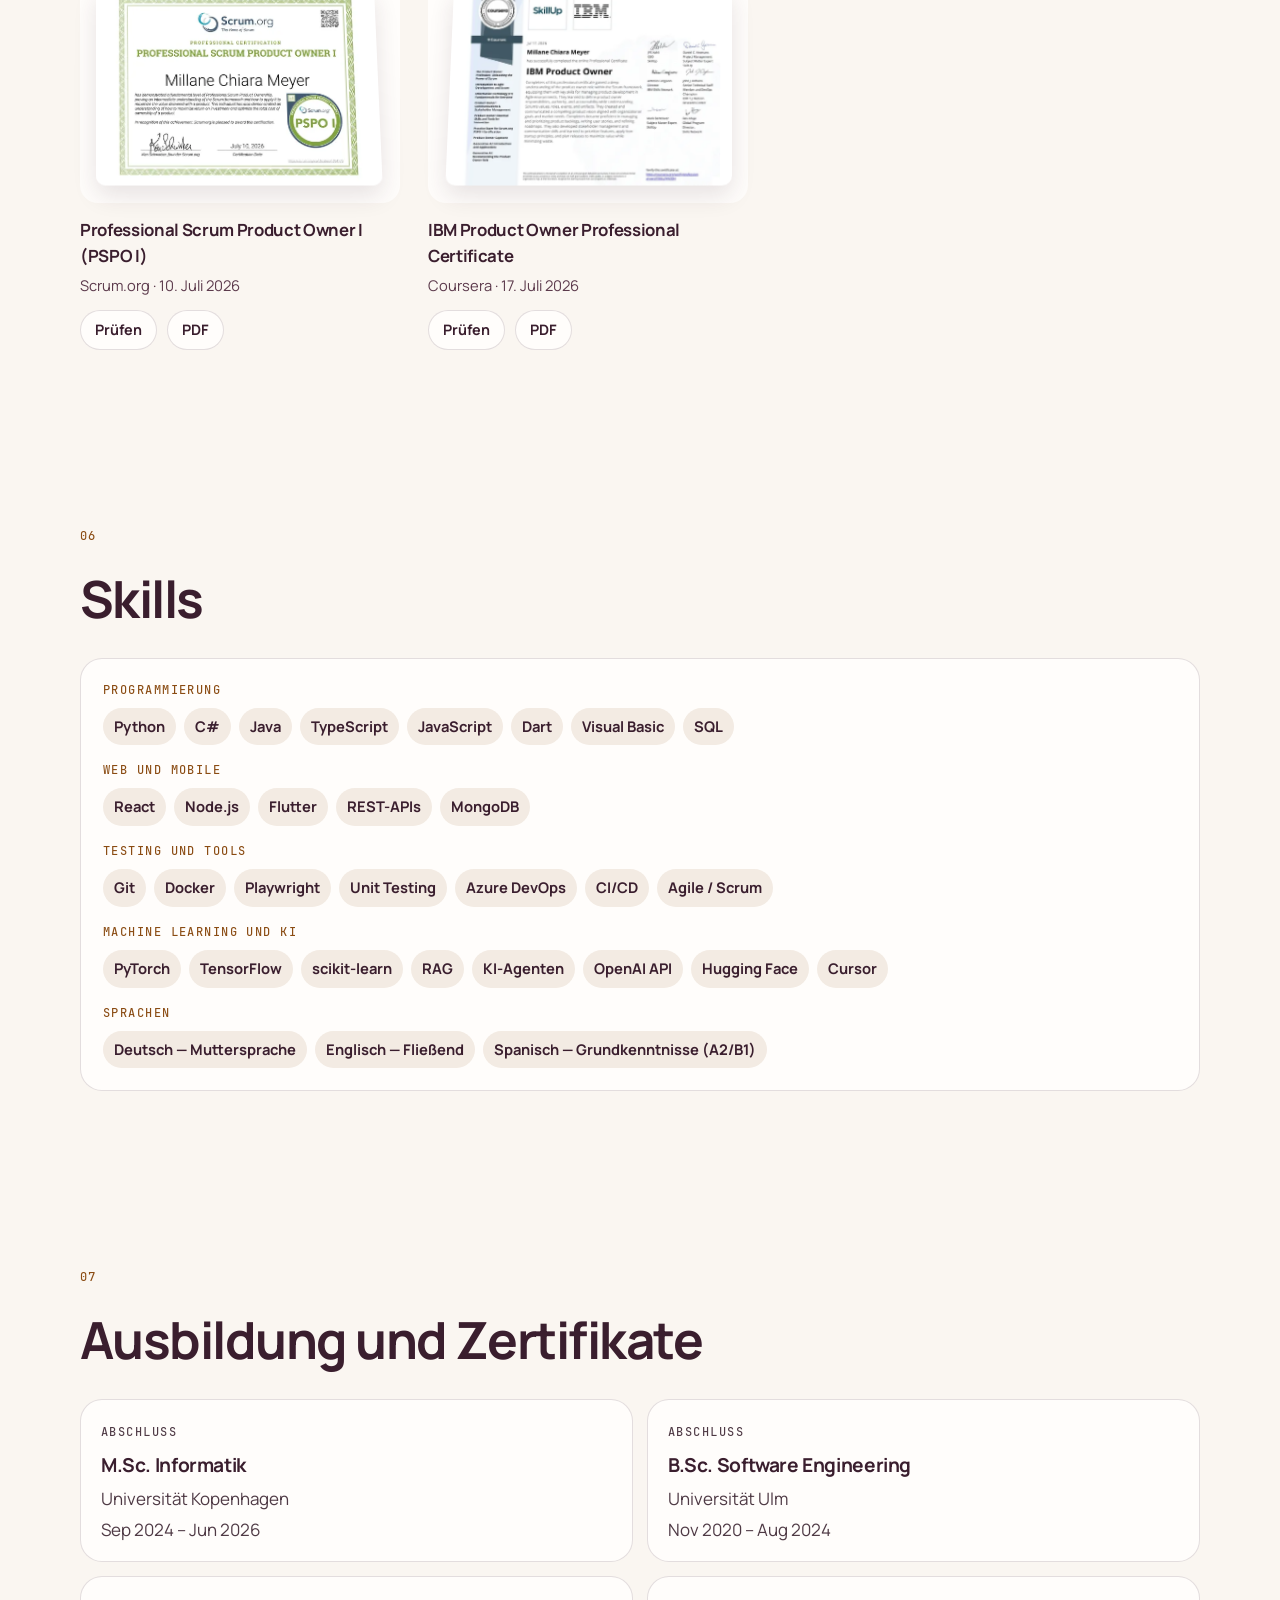
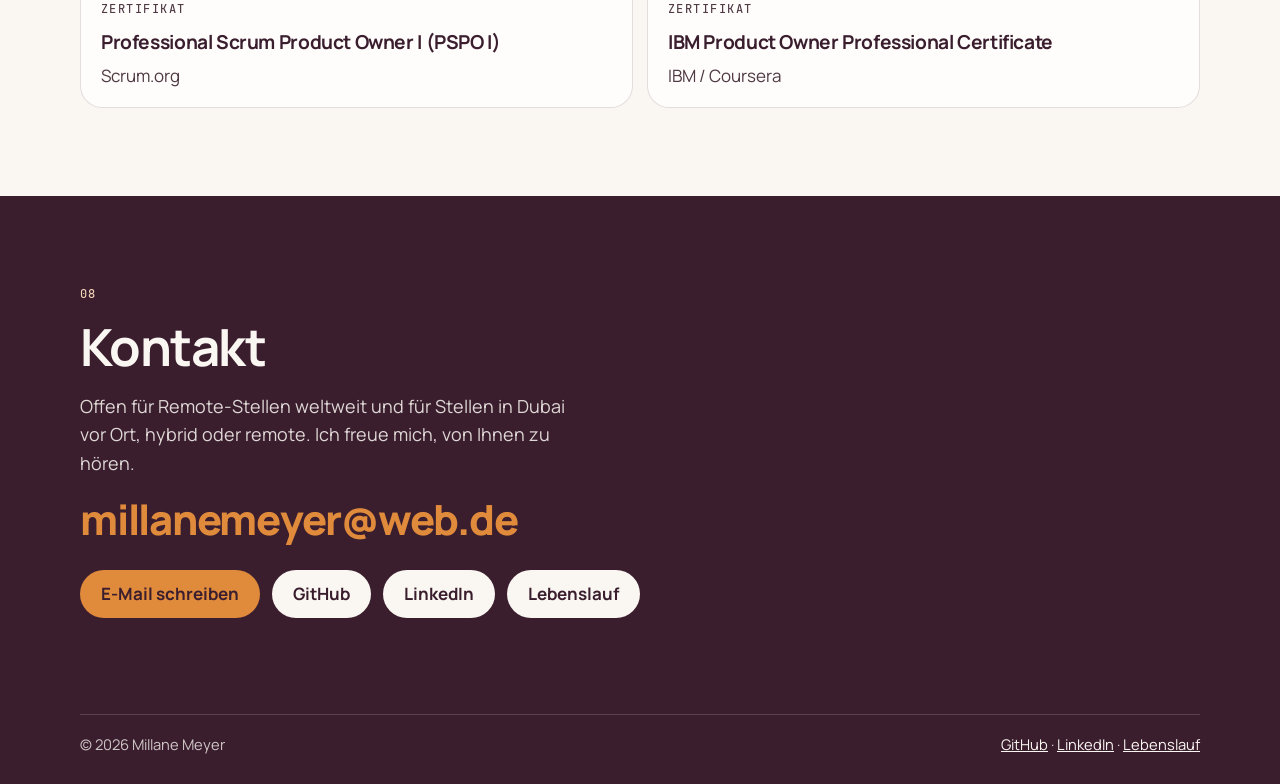
==== commit 22236450: "Let German stat cards shrink to 320px screens Long German labels gave the two-column stats grid a mi" ====
--- a/de/index.html
+++ b/de/index.html
@@ -36,7 +36,7 @@
   <link rel="preload" href="/assets/fonts/manrope-400.woff2" as="font" type="font/woff2" crossorigin>
   <link rel="preload" as="image" href="/assets/images/millane-800.webp" type="image/webp" imagesrcset="/assets/images/millane-480.webp 480w, /assets/images/millane-800.webp 800w, /assets/images/millane-1200.webp 1200w" imagesizes="(max-width: 361px) 112px, (max-width: 541px) 31vw, (max-width: 720px) 168px, 420px">
   <link rel="stylesheet" href="/assets/css/fonts.css?v=b4397d9a">
-  <link rel="stylesheet" href="/assets/css/styles.css?v=4e13b5bb">
+  <link rel="stylesheet" href="/assets/css/styles.css?v=1dcd55d4">
   <script type="application/ld+json">
   {
     "@context": "https://schema.org",
@@ -430,6 +430,6 @@
     <span class="cursor-ring"></span>
     <span class="cursor-dot"></span>
   </div>
-  <script src="/assets/js/app.js?v=152a968b" defer></script>
+  <script src="/assets/js/app.js?v=671616b0" defer></script>
 </body>
 </html>
--- a/assets/css/styles.css
+++ b/assets/css/styles.css
@@ -452,6 +452,10 @@
 .role-prefix {
   color: var(--muted);
   font-weight: 600;
+}
+
+.caret.is-typing {
+  animation: none;
 }
 
 .caret {
@@ -844,6 +848,9 @@
 
 .section {
   padding: 88px 0;
+  /* Hover effects such as the certificate backdrop reach past the content edge; clip them at the viewport
+     instead of letting them add a horizontal scrollbar. */
+  overflow-x: clip;
 }
 
 .section-head {
@@ -917,7 +924,8 @@
 
 .stats {
   display: grid;
-  grid-template-columns: repeat(2, 1fr);
+  /* minmax(0, …) so single long German labels ("Studienteilnehmende") cannot push two columns past 320px. */
+  grid-template-columns: repeat(2, minmax(0, 1fr));
   gap: 12px;
 }
 
@@ -940,6 +948,7 @@
   margin-top: 8px;
   color: var(--muted);
   font-size: 0.92rem;
+  overflow-wrap: break-word;
 }
 
 .timeline {
@@ -1526,8 +1535,11 @@
 
 @media (max-width: 720px) {
   .hero-copy { display: contents; }
+  /* The name always takes its own two rows next to the photo, and both scale with the viewport, so the
+     longer row ("Millane") uses at most about two thirds of its column even at 320px. */
   .hero-grid {
-    grid-template-columns: minmax(0, 1fr) 124px;
+    --photo: clamp(112px, 31vw, 168px);
+    grid-template-columns: minmax(0, 1fr) var(--photo);
     grid-template-areas:
       "eyebrow photo"
       "title photo"
@@ -1540,7 +1552,12 @@
     align-items: start;
   }
   .kicker { grid-area: eyebrow; margin-bottom: 6px; }
-  .name { grid-area: title; font-size: 2.15rem; margin: 0; }
+  .name {
+    grid-area: title;
+    flex-direction: column;
+    font-size: clamp(2rem, 9vw, 3.1rem);
+    margin: 0;
+  }
   .kicker,
   .name,
   .roles,
@@ -1569,15 +1586,14 @@
   .hero-actions { grid-area: actions; margin-top: 14px; }
   .portrait {
     grid-area: photo;
-    width: 124px;
+    width: var(--photo);
+    margin: 0;
     justify-self: end;
   }
   .portrait-frame,
   .portrait-tilt,
   .portrait-frame img {
-    width: 124px;
-    height: 155px;
-    aspect-ratio: auto;
+    width: 100%;
     border-radius: 1.05rem;
   }
   .portrait-offset {
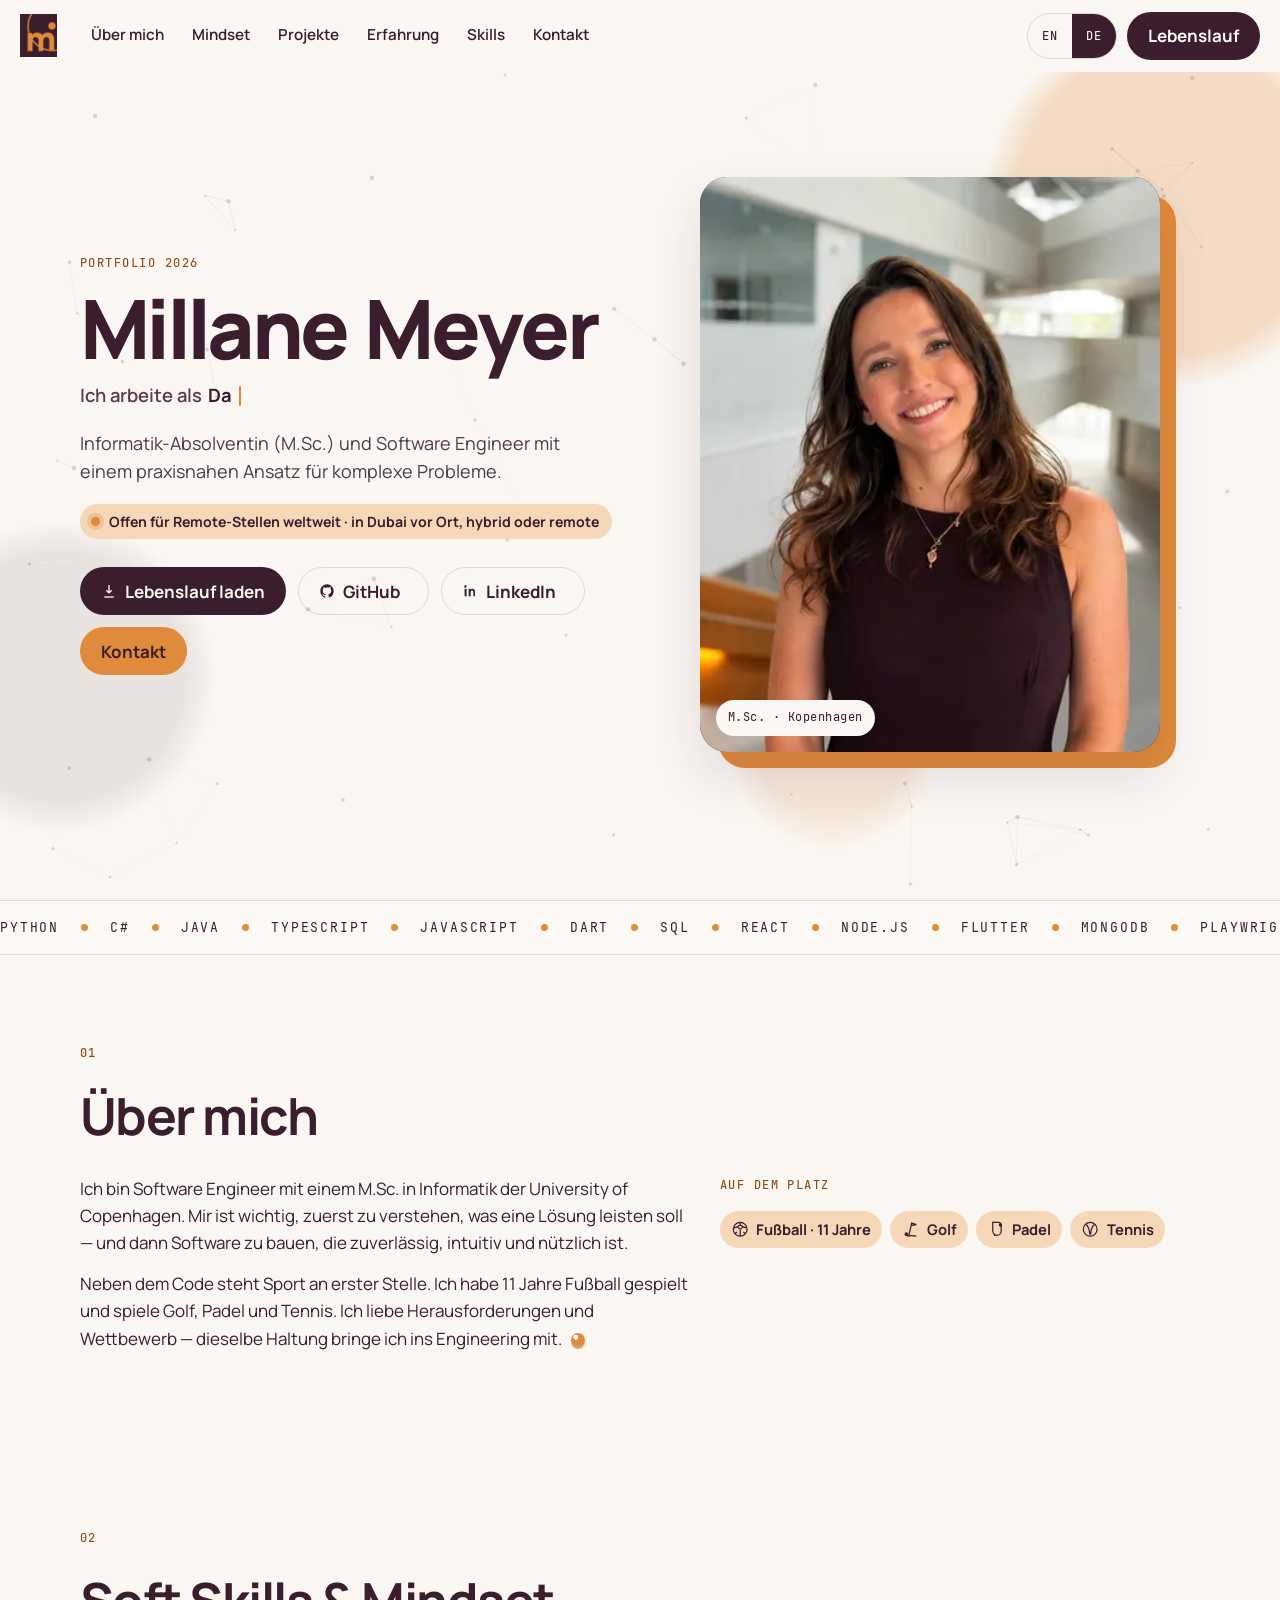
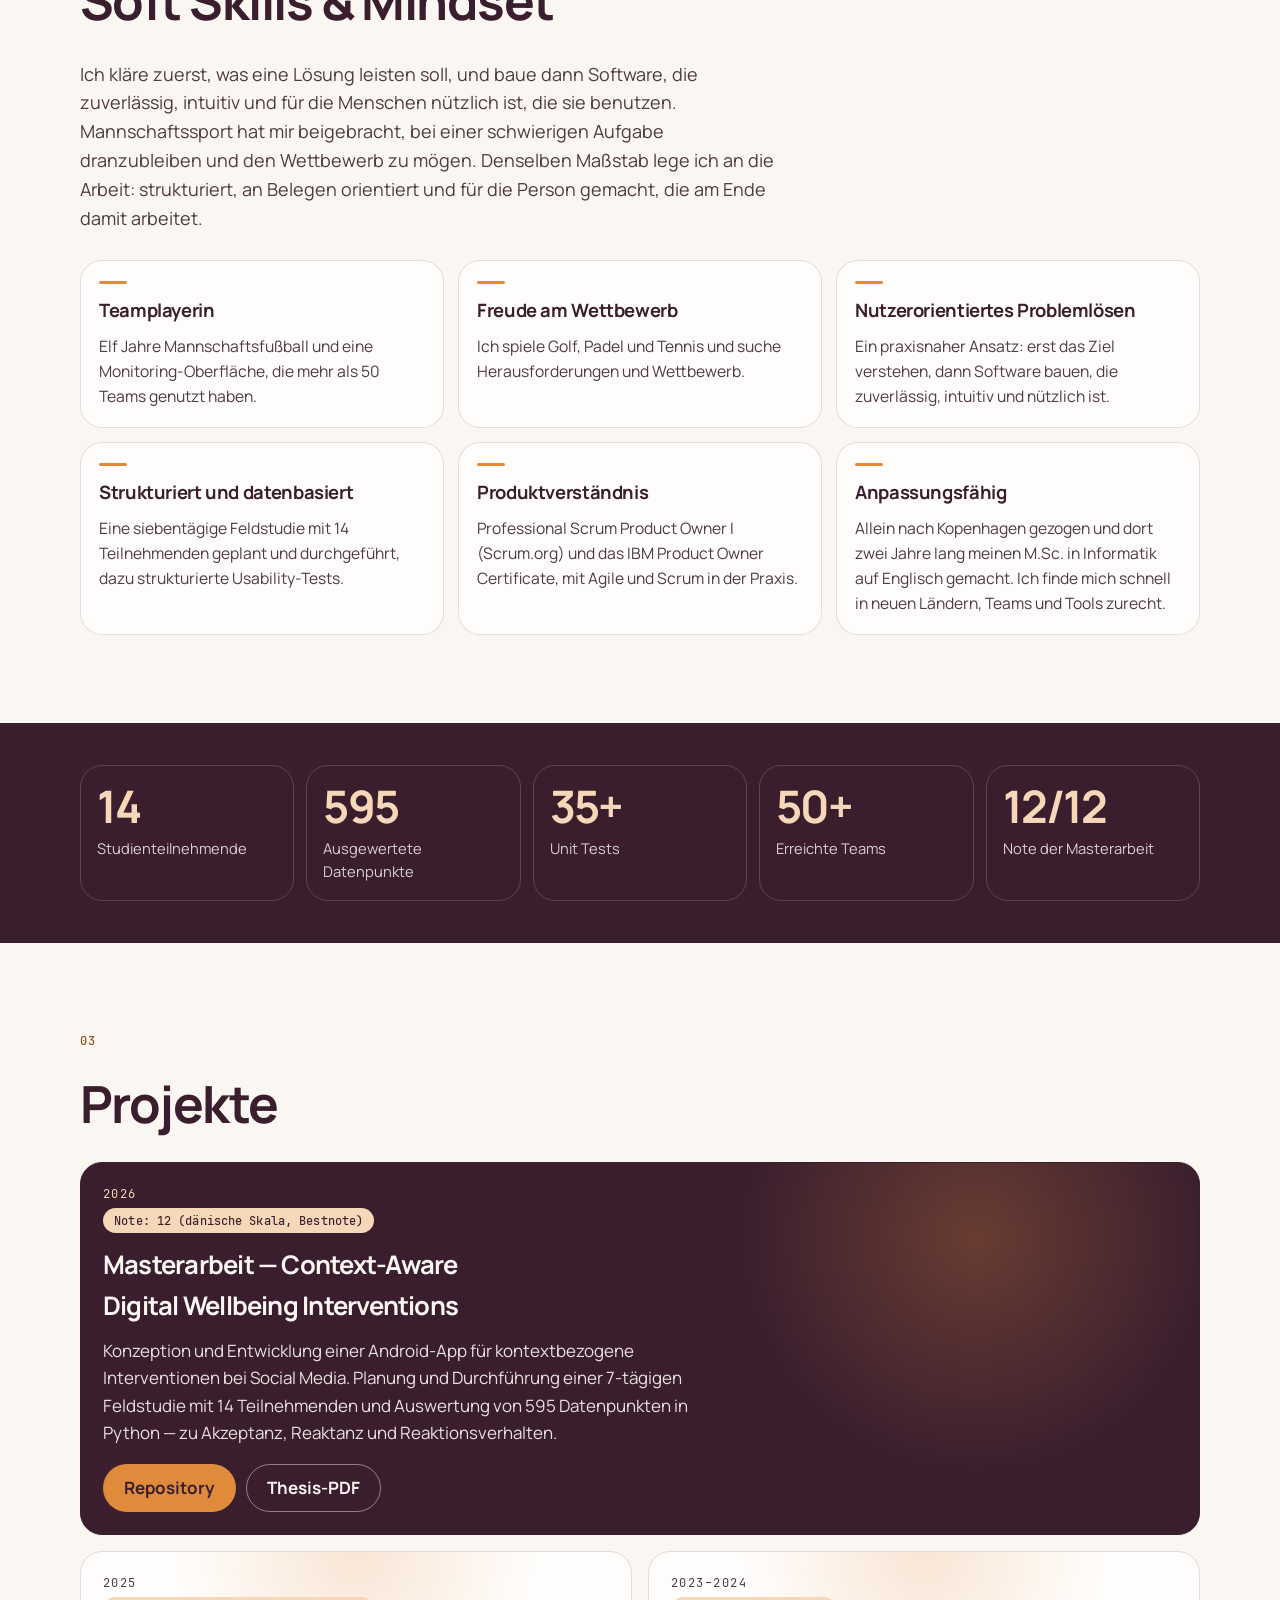
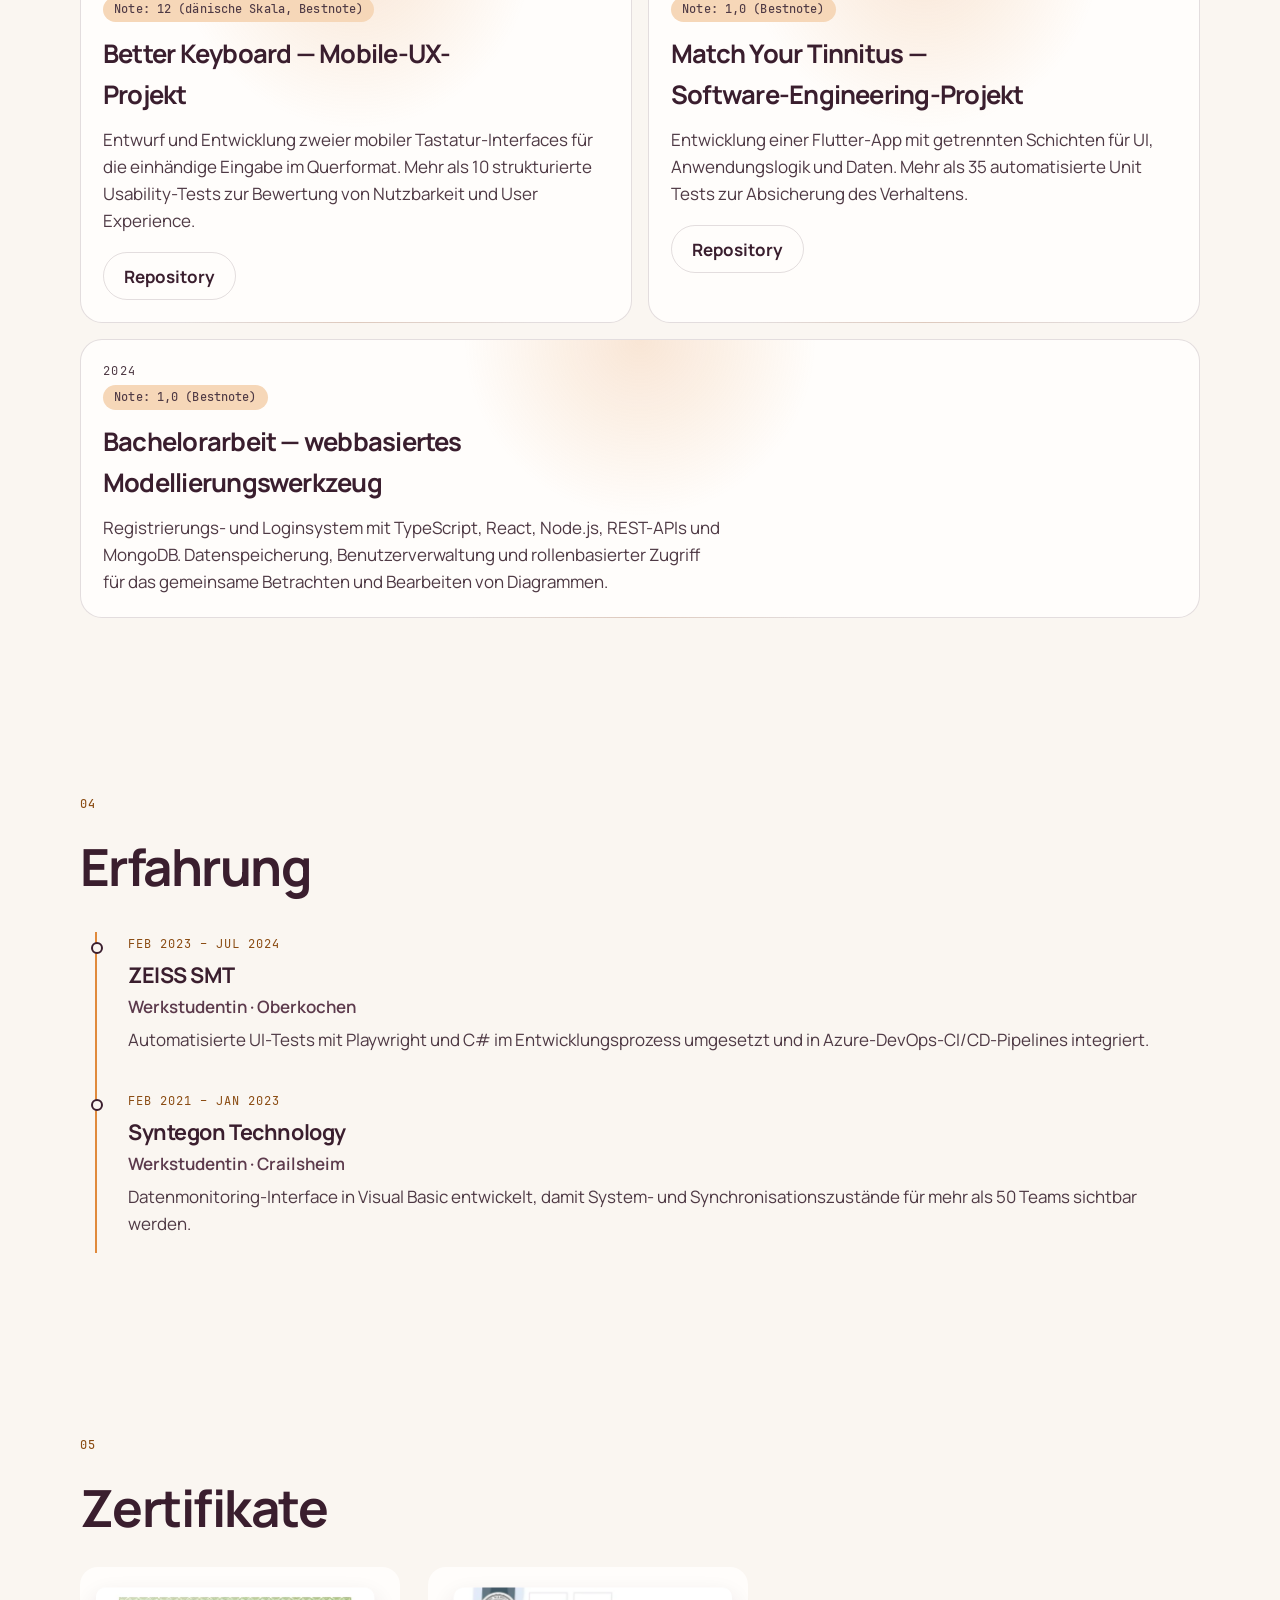
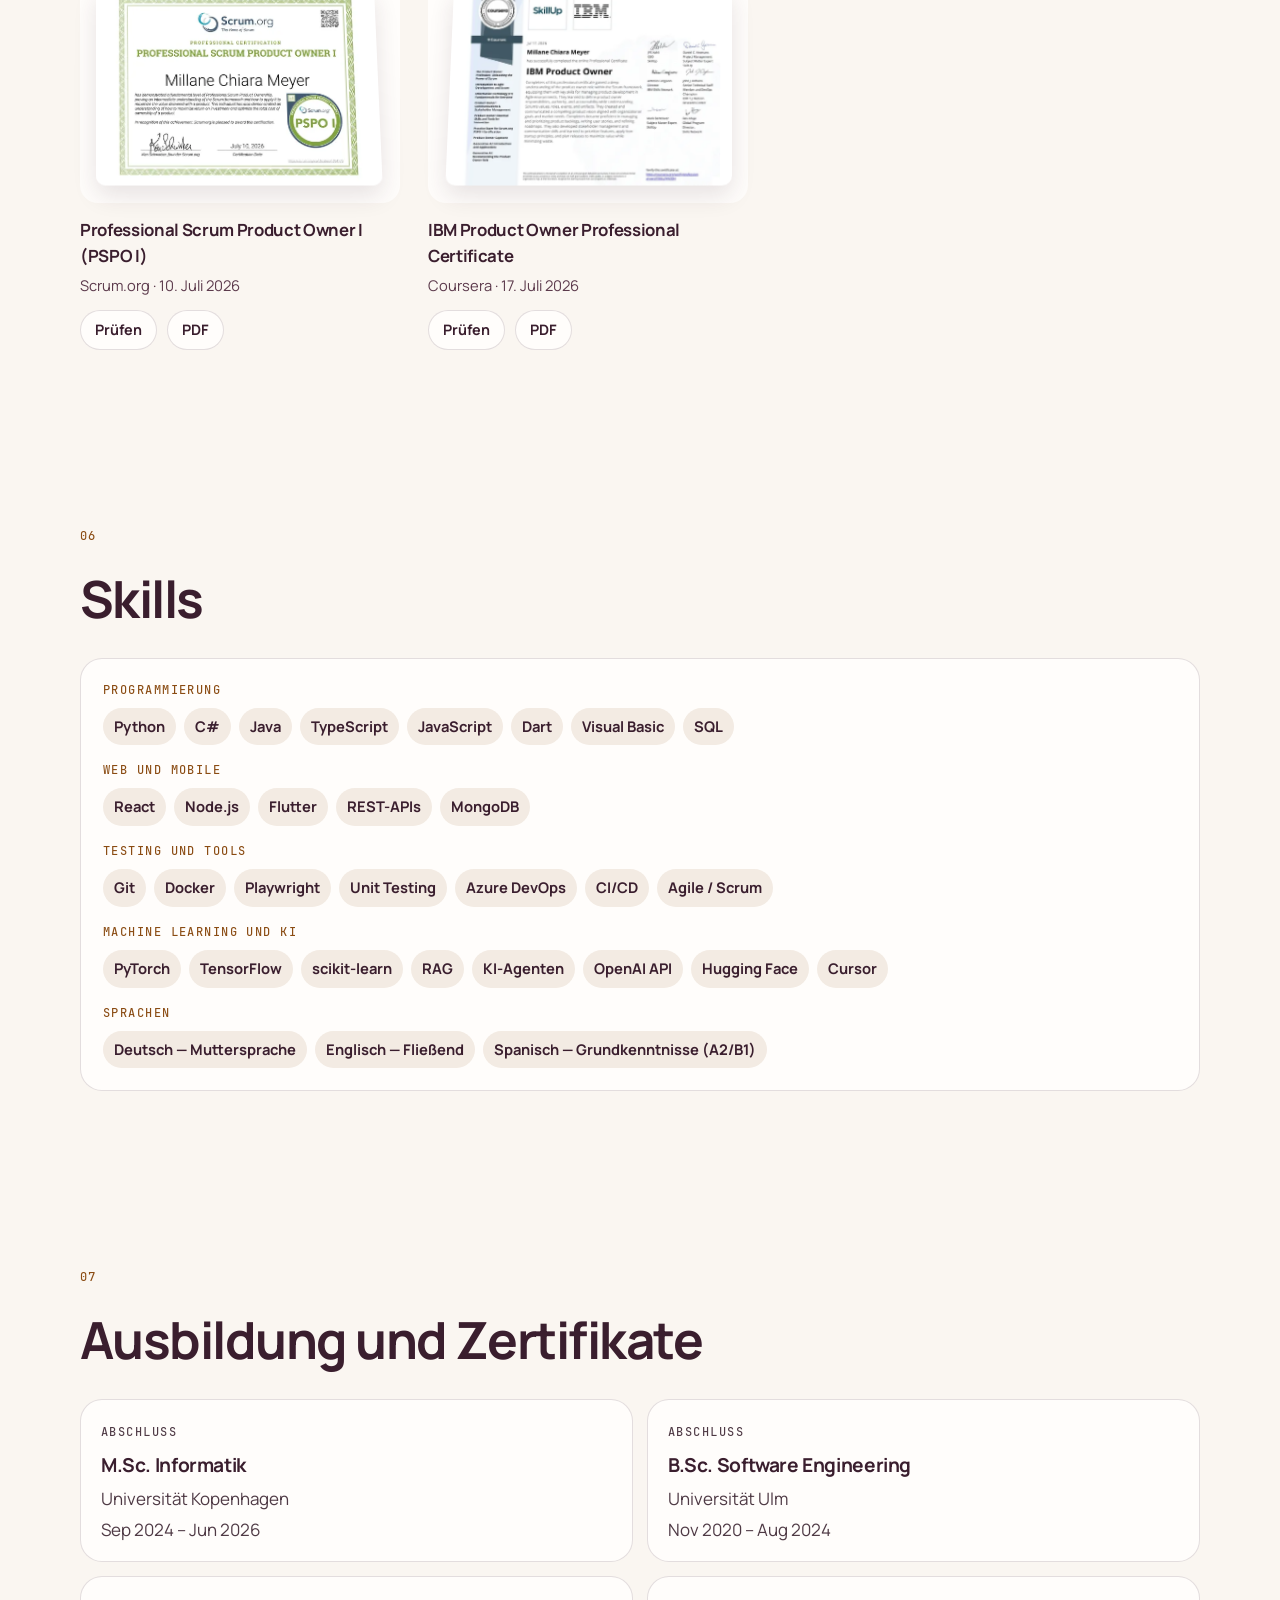
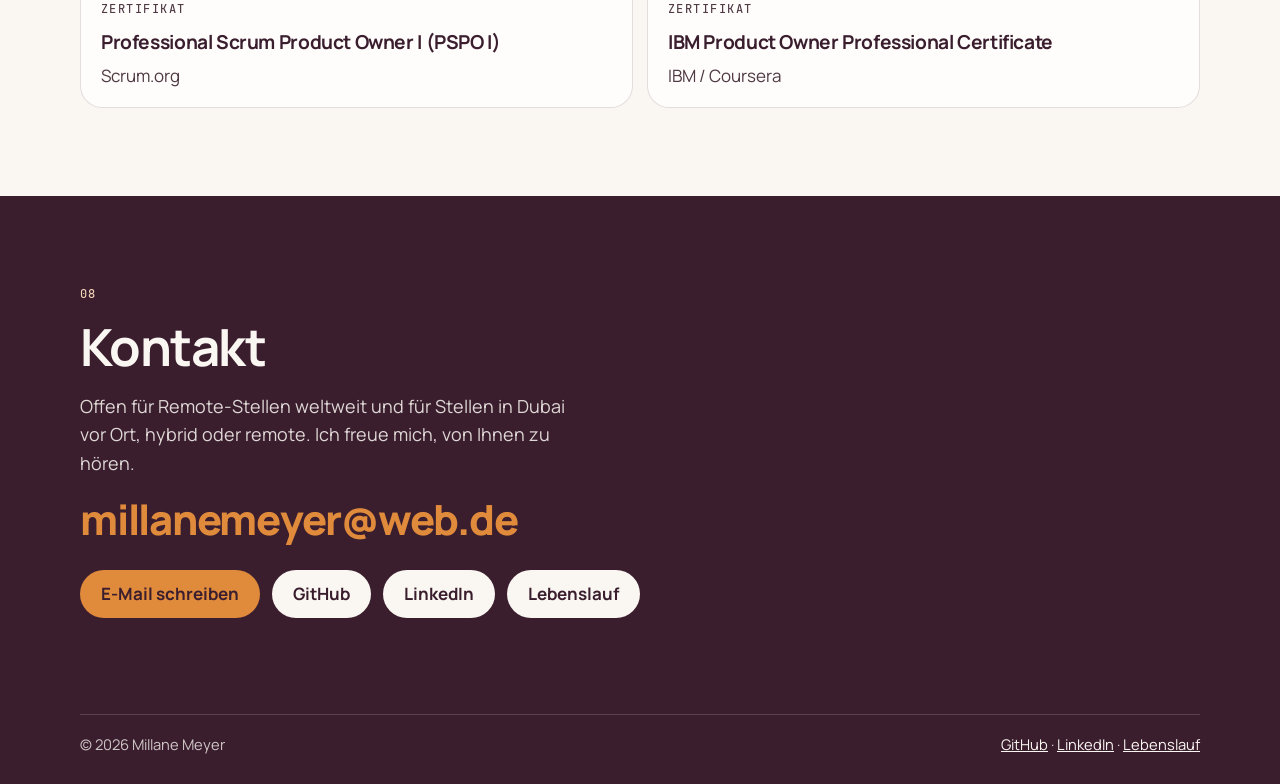
==== commit 732773b8: "Keep the mobile hero name clear of the portrait at every phone width The <figure> kept its 40px UA s" ====
--- a/de/index.html
+++ b/de/index.html
@@ -222,7 +222,7 @@
     <section class="stats-band" aria-label="Kennzahlen">
       <div class="wrap">
         <div class="stats">
-          <article class="stat reveal"><b data-count="14">14</b><span>Studien&shy;teilnehmende</span></article>
+          <article class="stat reveal"><b data-count="14">14</b><span>Studienteilnehmende</span></article>
           <article class="stat reveal"><b data-count="595">595</b><span>Ausgewertete Datenpunkte</span></article>
           <article class="stat reveal"><b data-count="35" data-suffix="+">35+</b><span>Unit Tests</span></article>
           <article class="stat reveal"><b data-count="50" data-suffix="+">50+</b><span>Erreichte Teams</span></article>
--- a/assets/css/styles.css
+++ b/assets/css/styles.css
@@ -452,10 +452,6 @@
 .role-prefix {
   color: var(--muted);
   font-weight: 600;
-}
-
-.caret.is-typing {
-  animation: none;
 }
 
 .caret {
@@ -848,9 +844,6 @@
 
 .section {
   padding: 88px 0;
-  /* Hover effects such as the certificate backdrop reach past the content edge; clip them at the viewport
-     instead of letting them add a horizontal scrollbar. */
-  overflow-x: clip;
 }
 
 .section-head {
@@ -924,8 +917,7 @@
 
 .stats {
   display: grid;
-  /* minmax(0, …) so single long German labels ("Studienteilnehmende") cannot push two columns past 320px. */
-  grid-template-columns: repeat(2, minmax(0, 1fr));
+  grid-template-columns: repeat(2, 1fr);
   gap: 12px;
 }
 
@@ -948,7 +940,6 @@
   margin-top: 8px;
   color: var(--muted);
   font-size: 0.92rem;
-  overflow-wrap: break-word;
 }
 
 .timeline {
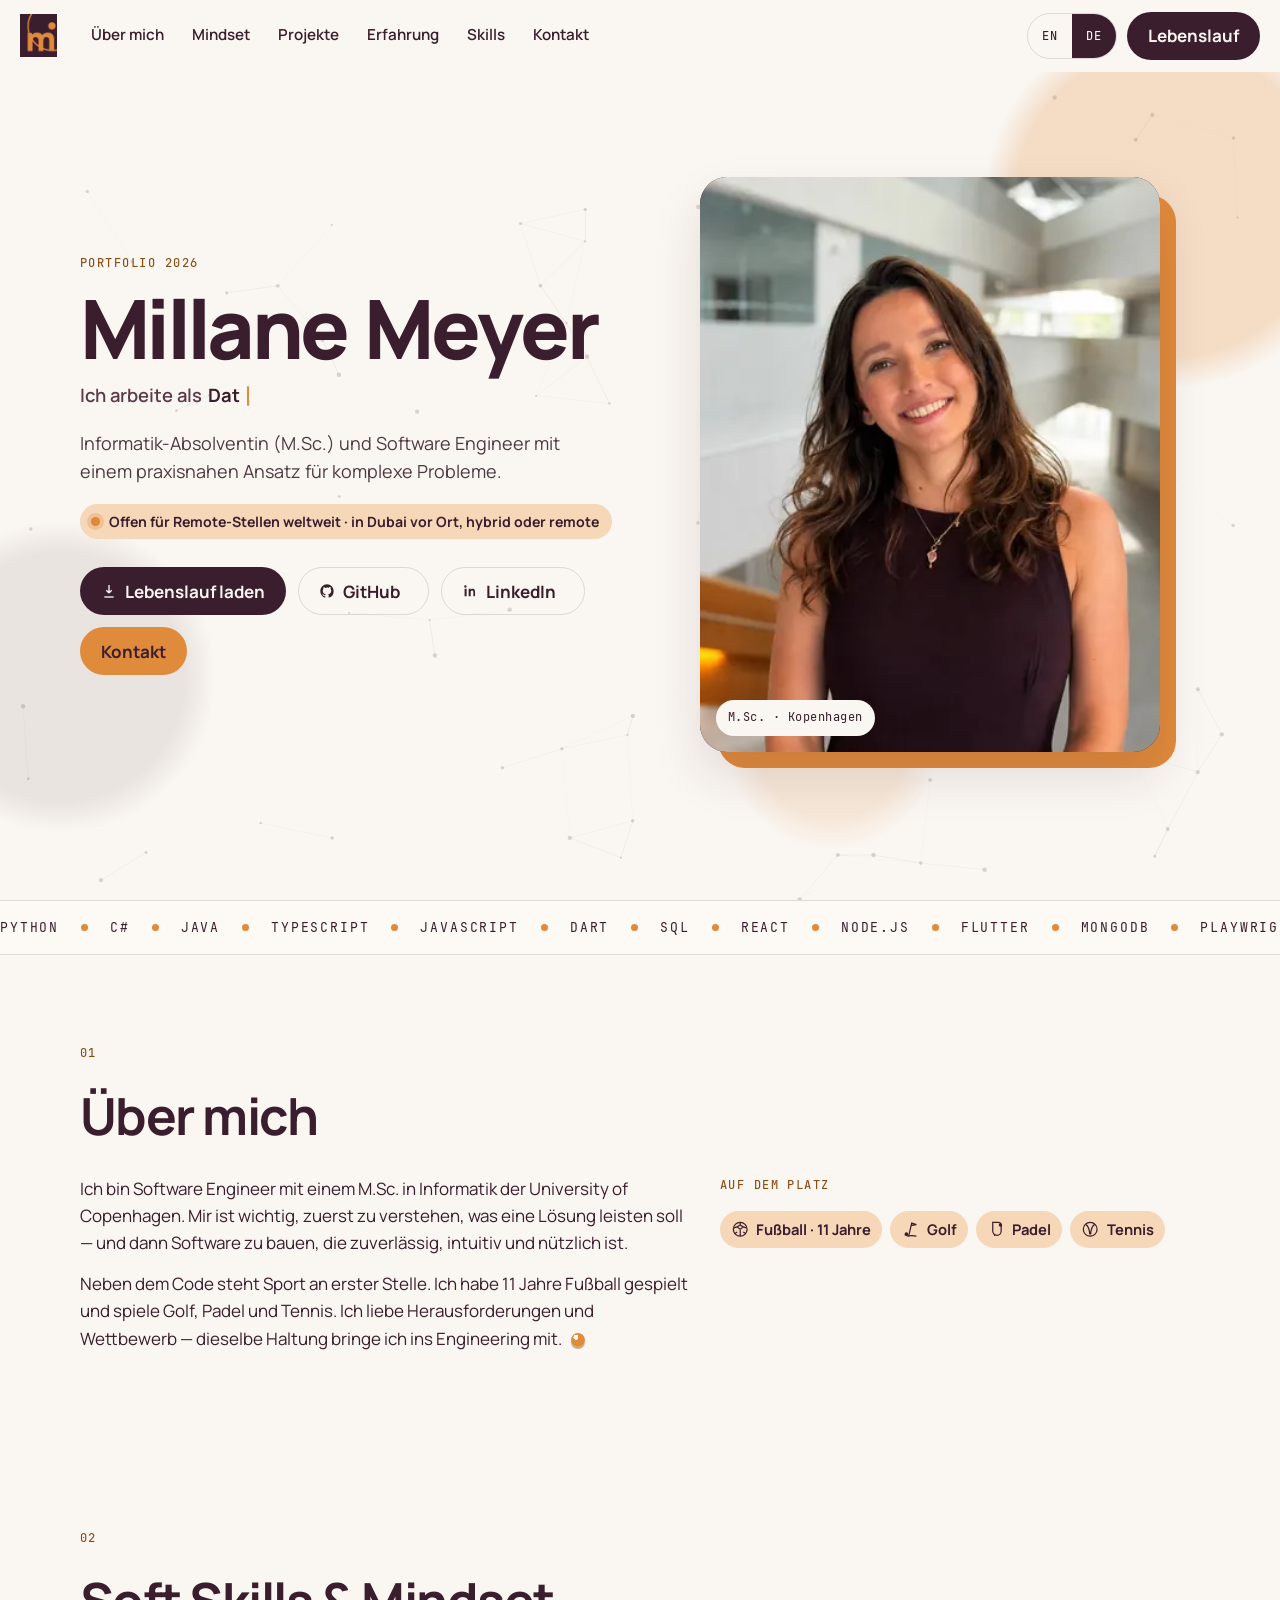
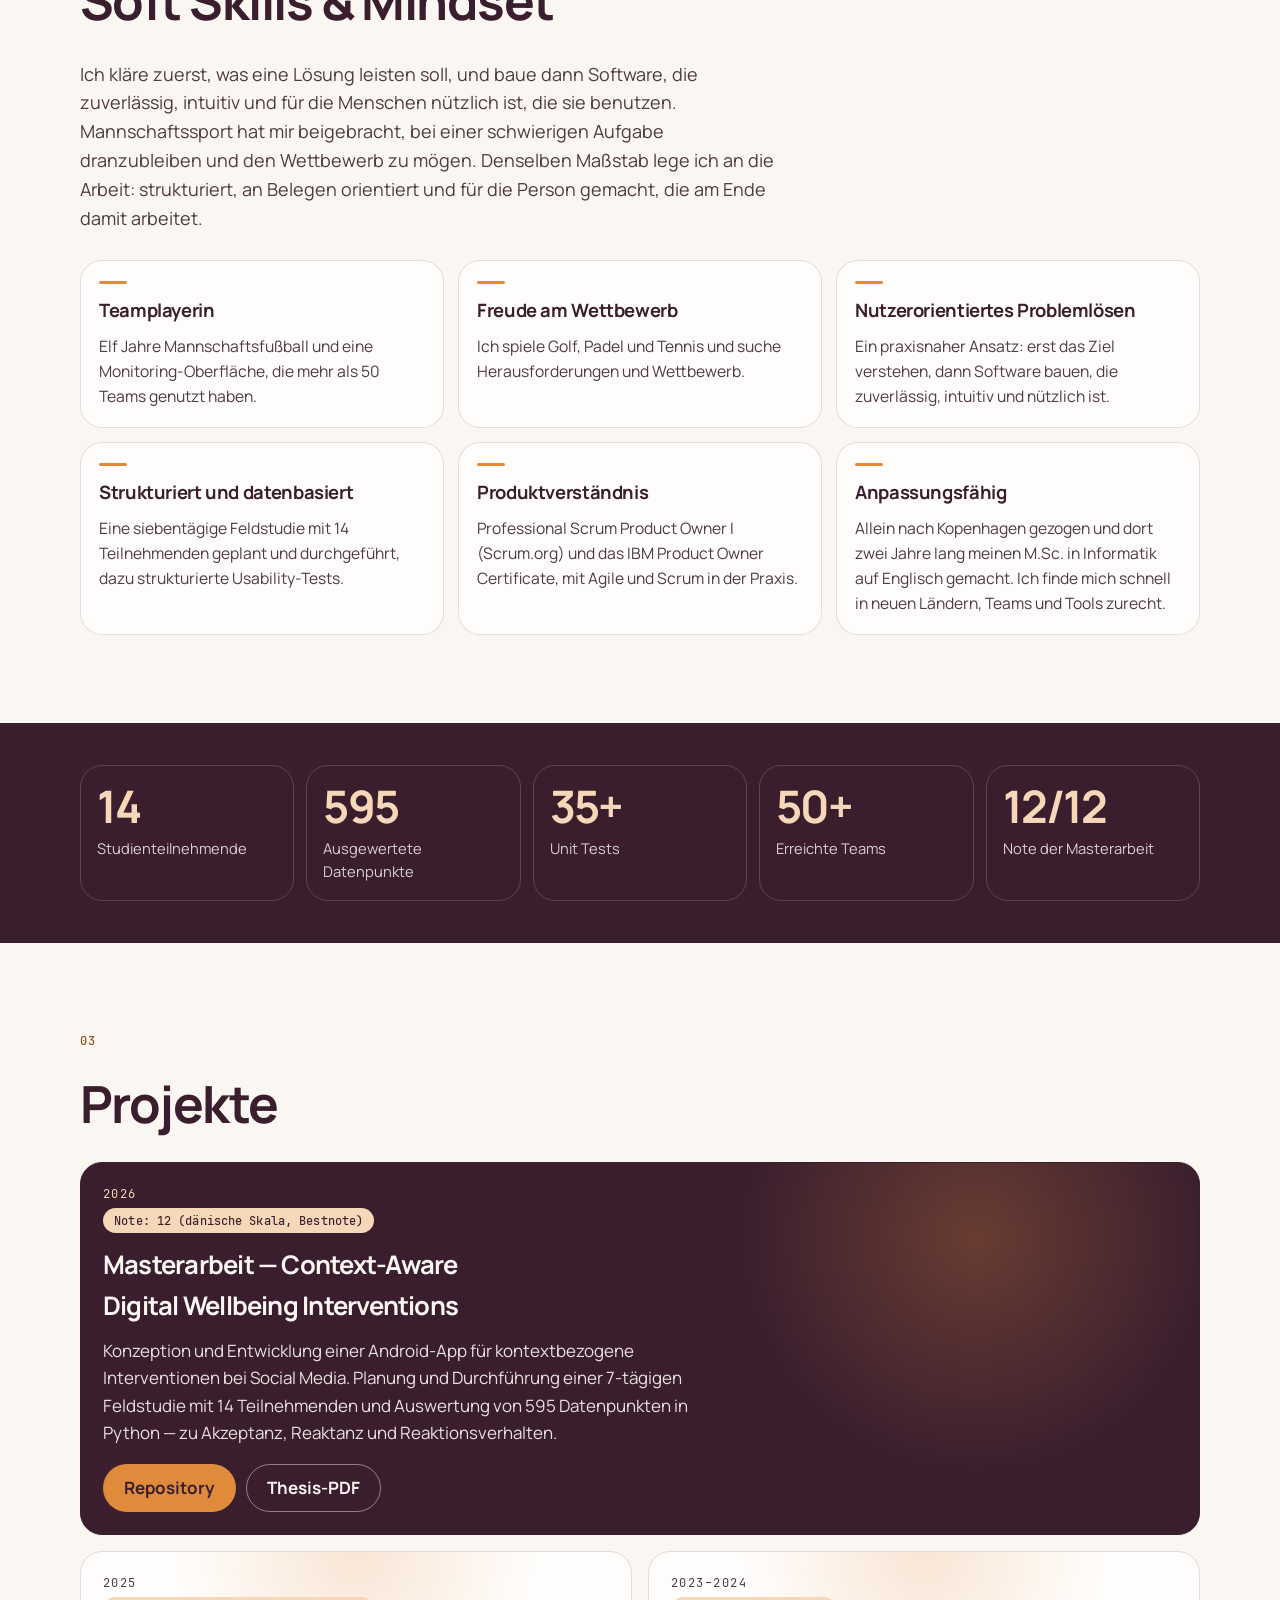
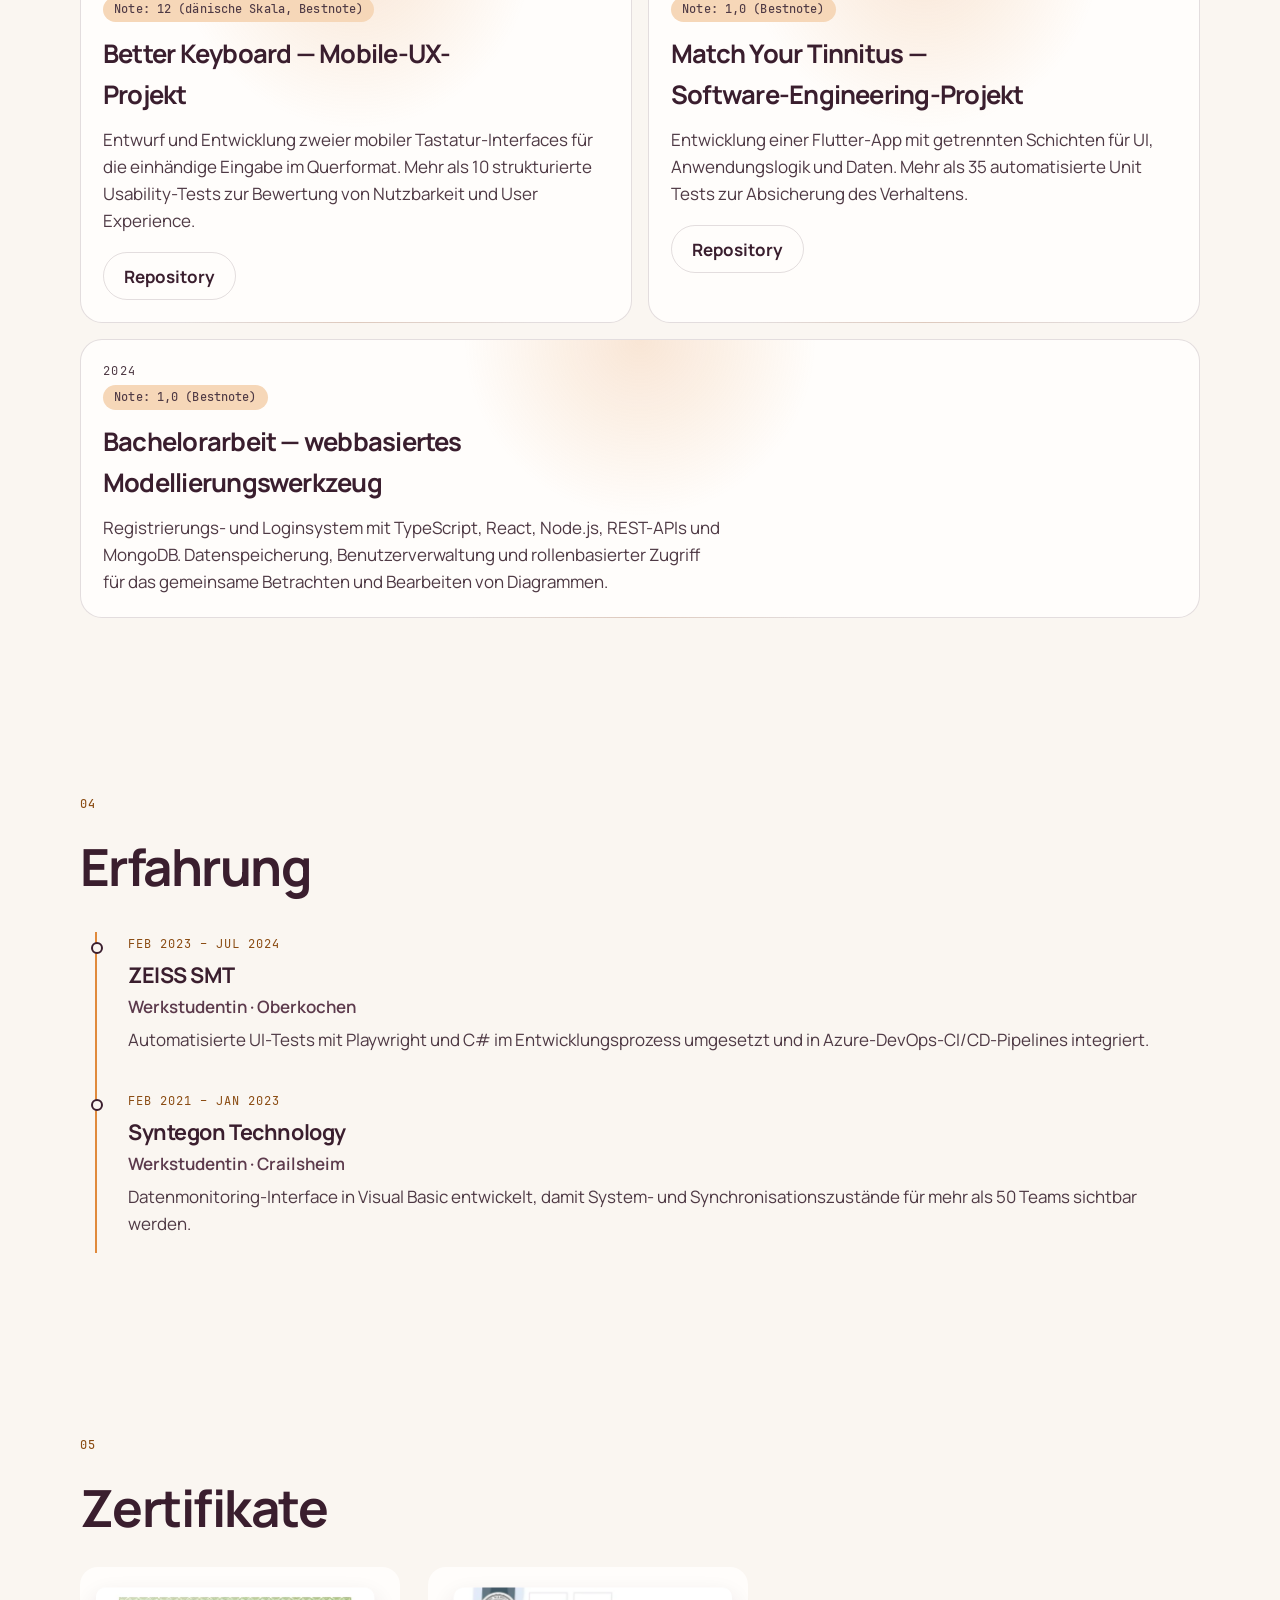
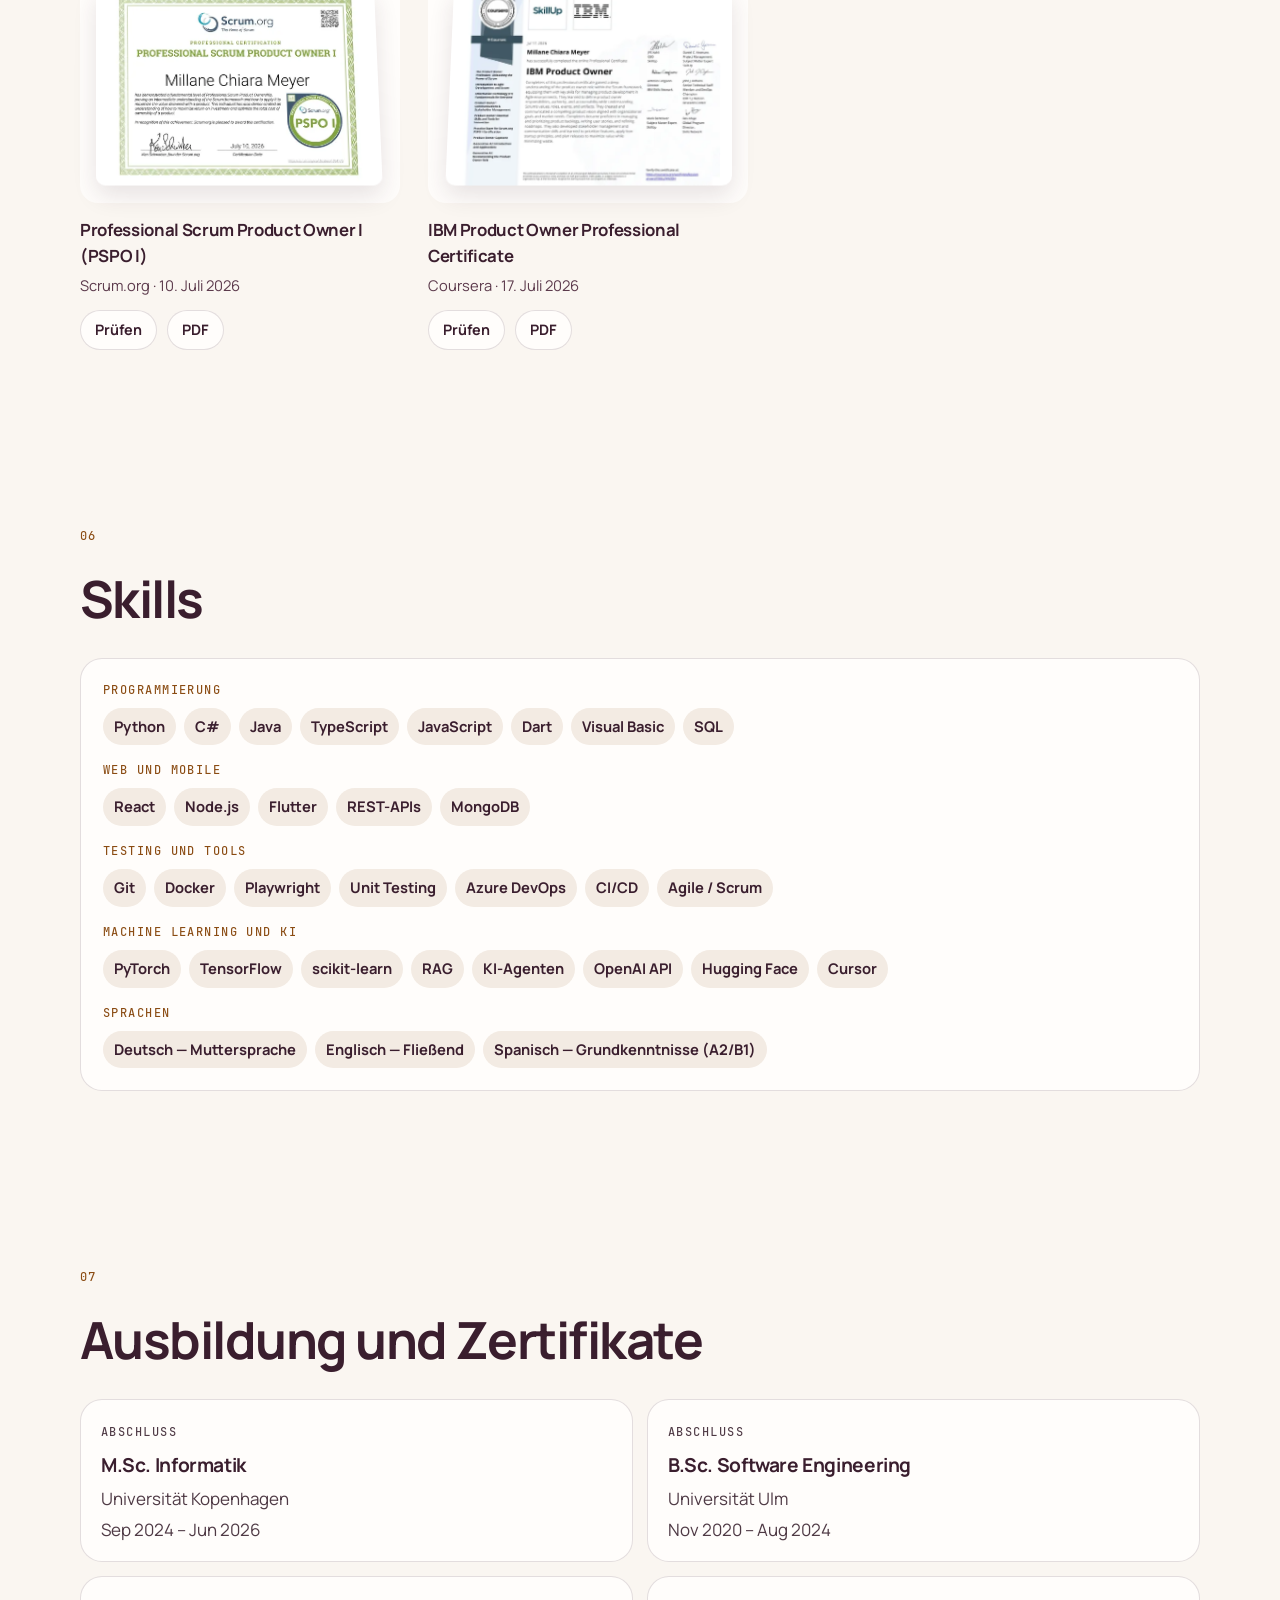
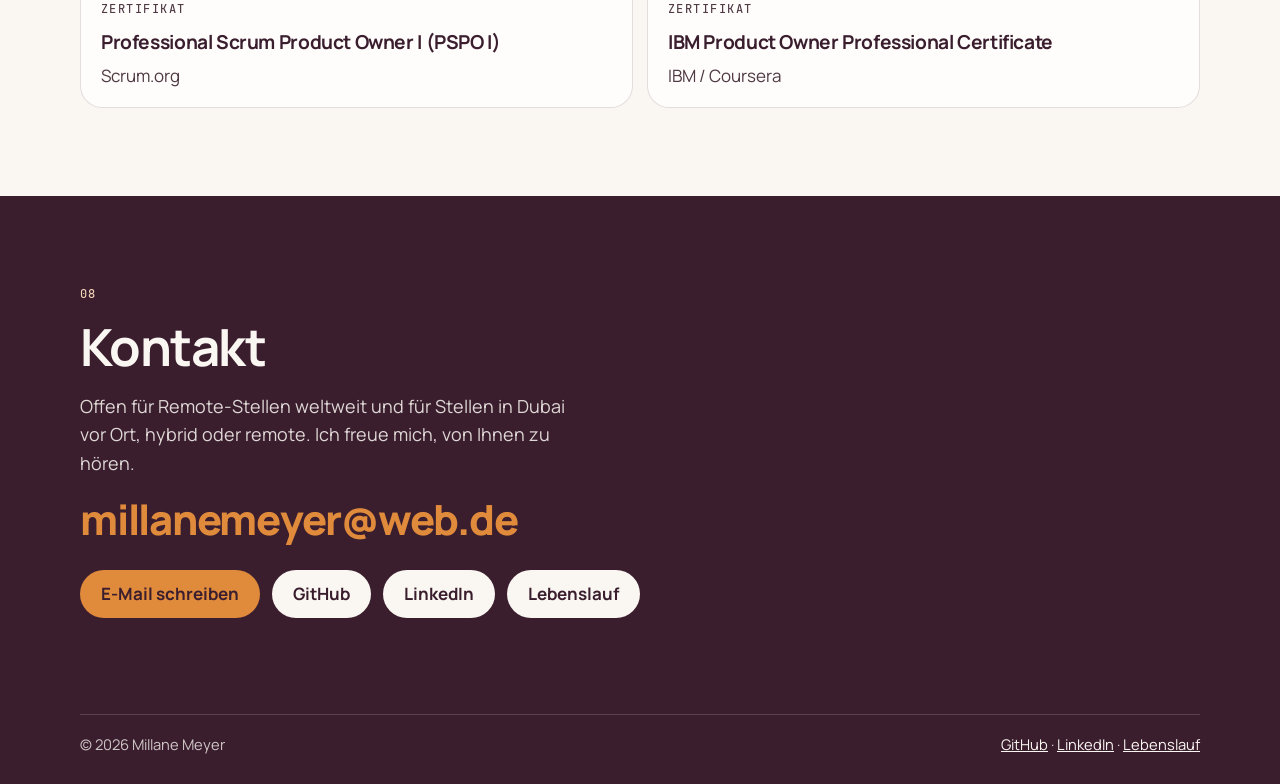
==== commit 258c70a9: "Merge pull request #10 from millanee/cursor/mobile-hero-layout-9047" ====
--- a/de/index.html
+++ b/de/index.html
@@ -36,7 +36,7 @@
   <link rel="preload" href="/assets/fonts/manrope-400.woff2" as="font" type="font/woff2" crossorigin>
   <link rel="preload" as="image" href="/assets/images/millane-800.webp" type="image/webp" imagesrcset="/assets/images/millane-480.webp 480w, /assets/images/millane-800.webp 800w, /assets/images/millane-1200.webp 1200w" imagesizes="(max-width: 361px) 112px, (max-width: 541px) 31vw, (max-width: 720px) 168px, 420px">
   <link rel="stylesheet" href="/assets/css/fonts.css?v=b4397d9a">
-  <link rel="stylesheet" href="/assets/css/styles.css?v=1dcd55d4">
+  <link rel="stylesheet" href="/assets/css/styles.css?v=4e13b5bb">
   <script type="application/ld+json">
   {
     "@context": "https://schema.org",
@@ -222,7 +222,7 @@
     <section class="stats-band" aria-label="Kennzahlen">
       <div class="wrap">
         <div class="stats">
-          <article class="stat reveal"><b data-count="14">14</b><span>Studienteilnehmende</span></article>
+          <article class="stat reveal"><b data-count="14">14</b><span>Studien&shy;teilnehmende</span></article>
           <article class="stat reveal"><b data-count="595">595</b><span>Ausgewertete Datenpunkte</span></article>
           <article class="stat reveal"><b data-count="35" data-suffix="+">35+</b><span>Unit Tests</span></article>
           <article class="stat reveal"><b data-count="50" data-suffix="+">50+</b><span>Erreichte Teams</span></article>
@@ -430,6 +430,6 @@
     <span class="cursor-ring"></span>
     <span class="cursor-dot"></span>
   </div>
-  <script src="/assets/js/app.js?v=671616b0" defer></script>
+  <script src="/assets/js/app.js?v=152a968b" defer></script>
 </body>
 </html>
--- a/assets/css/styles.css
+++ b/assets/css/styles.css
@@ -452,6 +452,10 @@
 .role-prefix {
   color: var(--muted);
   font-weight: 600;
+}
+
+.caret.is-typing {
+  animation: none;
 }
 
 .caret {
@@ -844,6 +848,9 @@
 
 .section {
   padding: 88px 0;
+  /* Hover effects such as the certificate backdrop reach past the content edge; clip them at the viewport
+     instead of letting them add a horizontal scrollbar. */
+  overflow-x: clip;
 }
 
 .section-head {
@@ -917,7 +924,8 @@
 
 .stats {
   display: grid;
-  grid-template-columns: repeat(2, 1fr);
+  /* minmax(0, …) so single long German labels ("Studienteilnehmende") cannot push two columns past 320px. */
+  grid-template-columns: repeat(2, minmax(0, 1fr));
   gap: 12px;
 }
 
@@ -940,6 +948,7 @@
   margin-top: 8px;
   color: var(--muted);
   font-size: 0.92rem;
+  overflow-wrap: break-word;
 }
 
 .timeline {
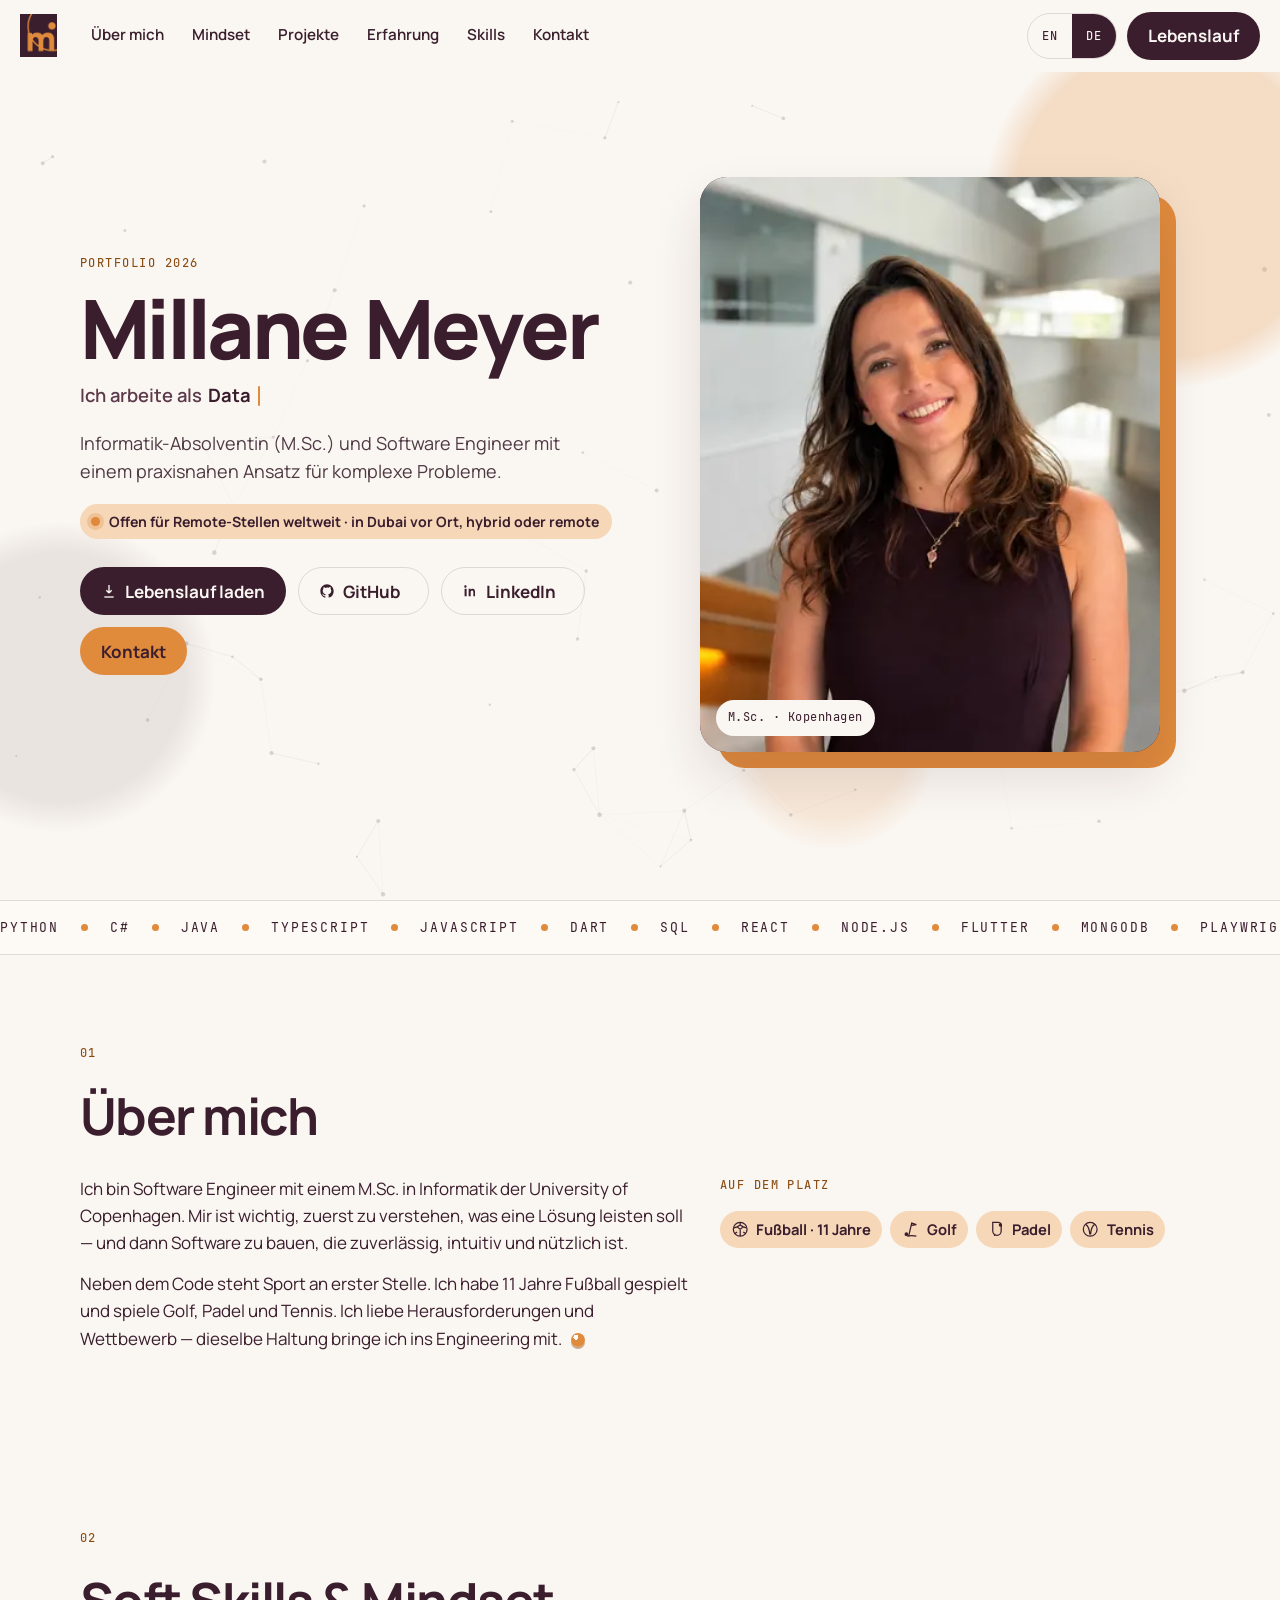
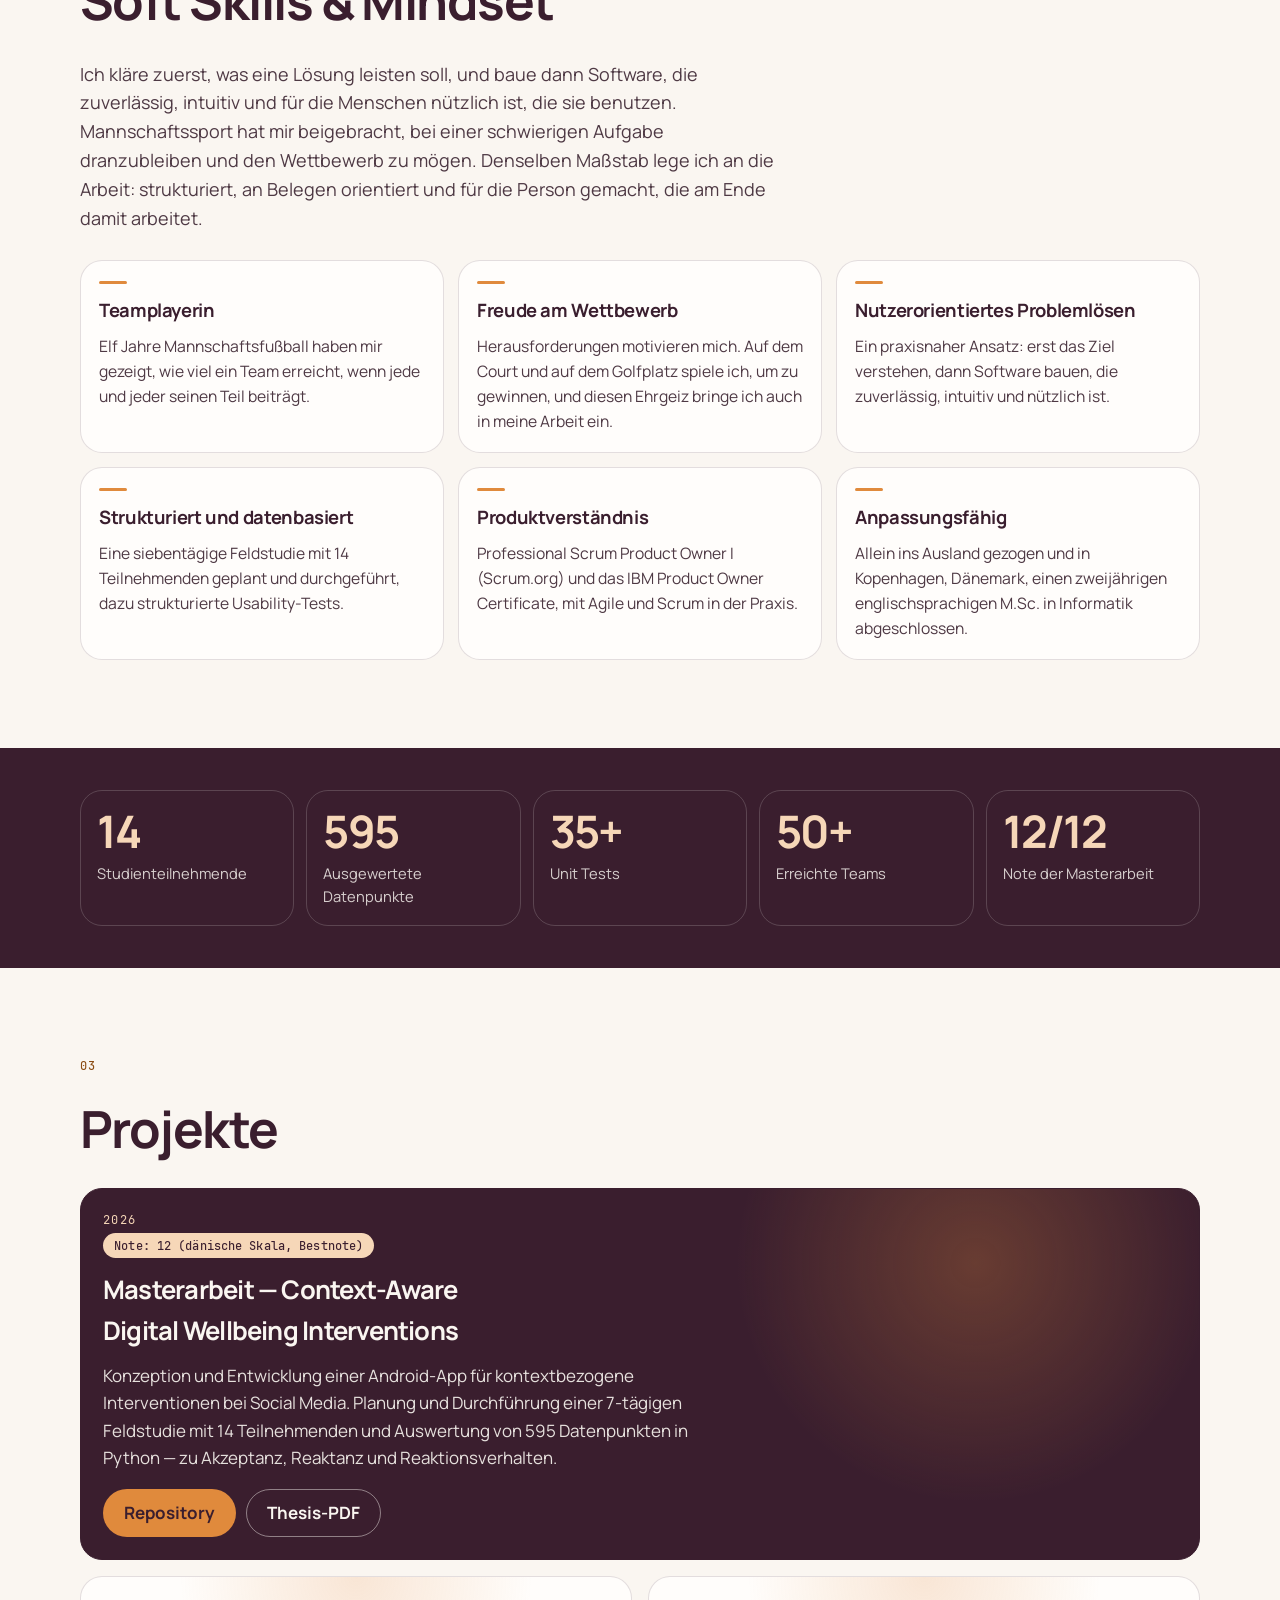
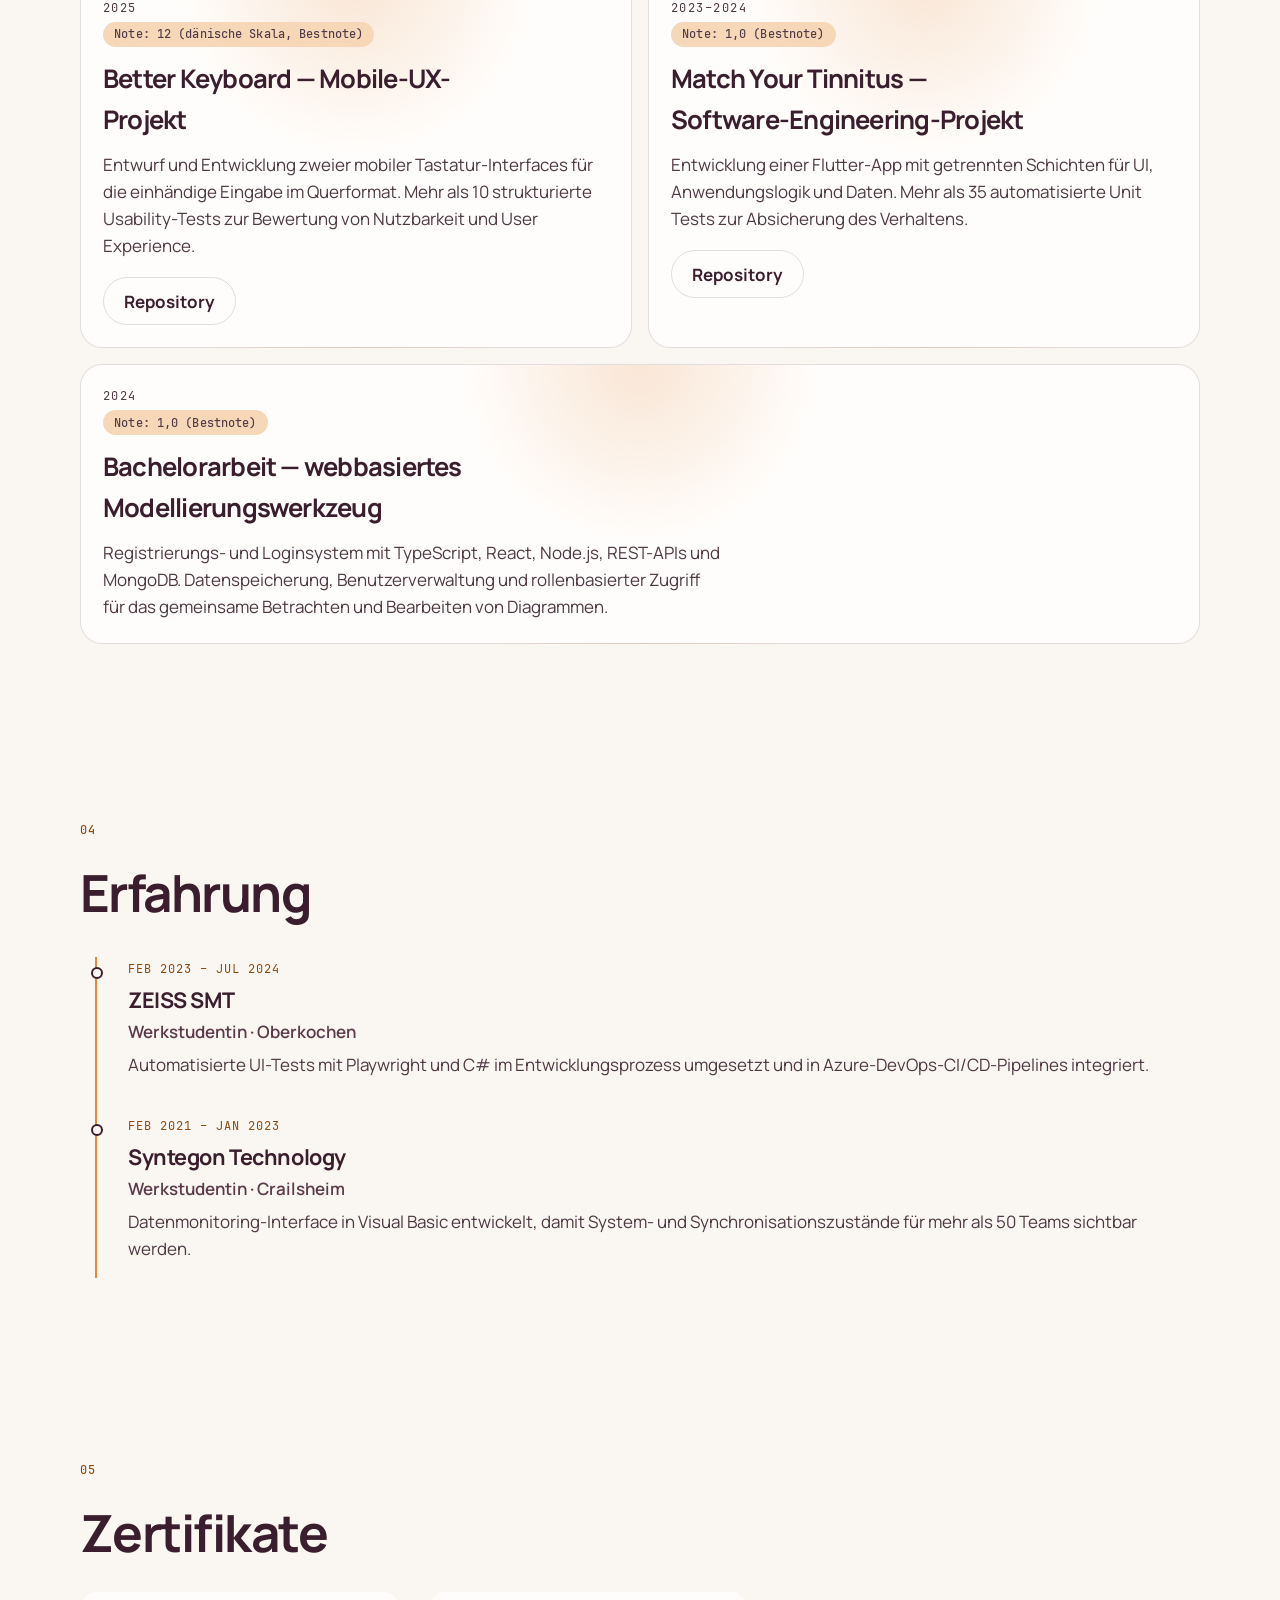
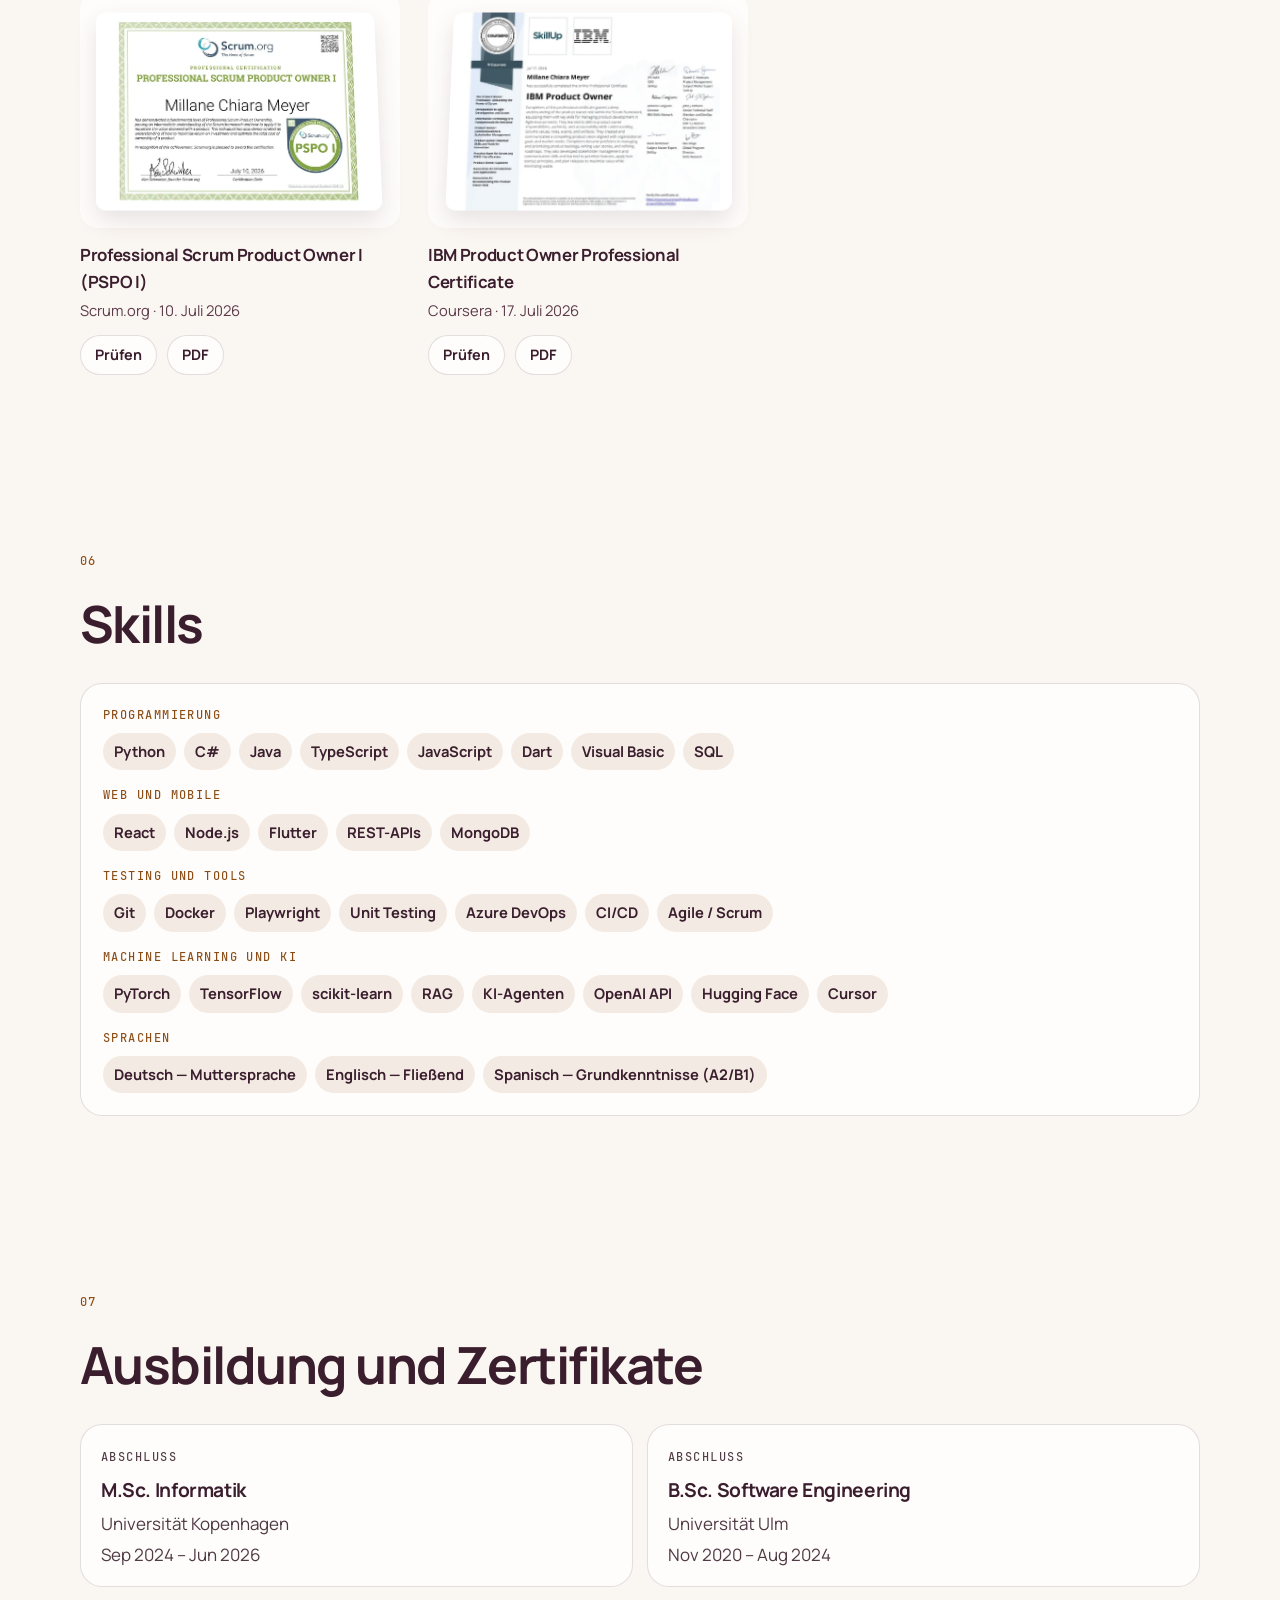
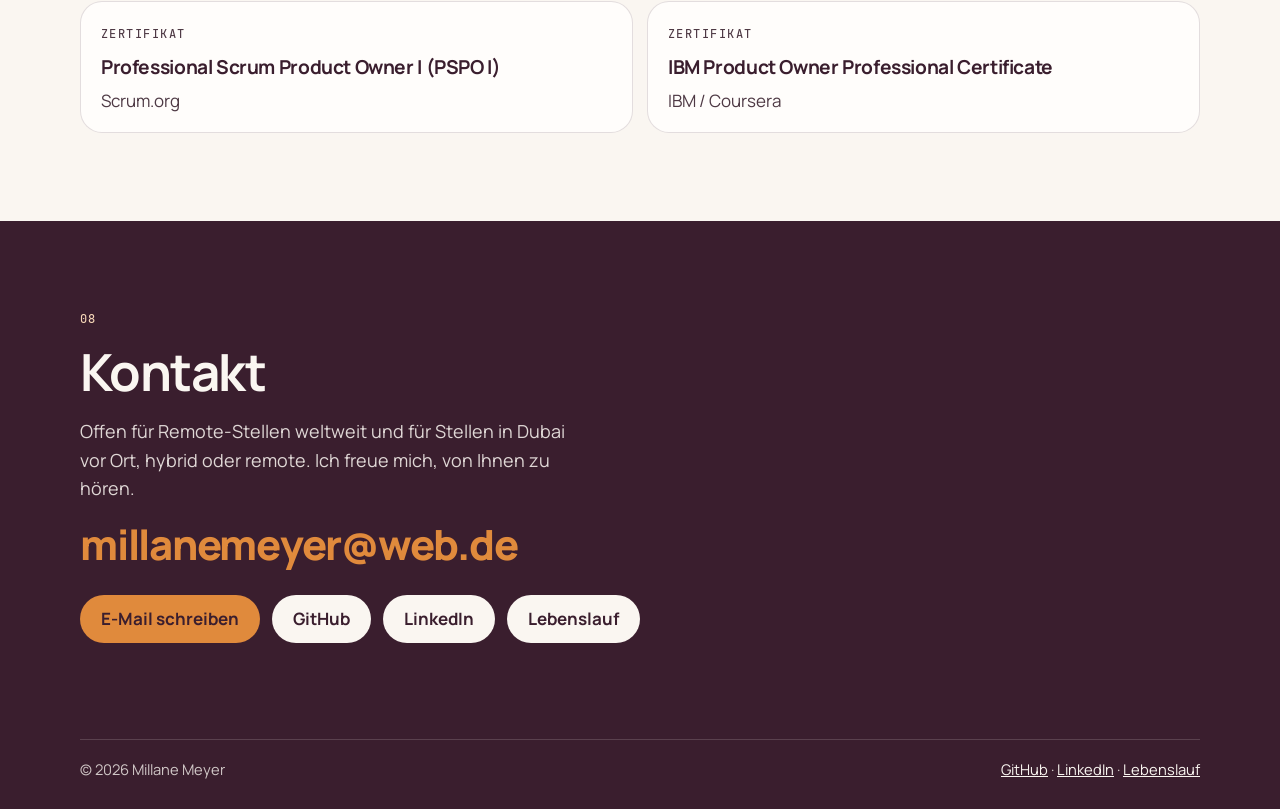
==== commit bad0027a: "Update Team player, Competitive drive and Adaptable soft-skill copy (EN/DE) Co-authored-by: Millane " ====
--- a/de/index.html
+++ b/de/index.html
@@ -193,11 +193,11 @@
         <div class="mind-grid">
           <article class="mind-card reveal">
             <h3>Teamplayerin</h3>
-            <p>Elf Jahre Mannschaftsfußball und eine Monitoring-Oberfläche, die mehr als 50 Teams genutzt haben.</p>
+            <p>Elf Jahre Mannschaftsfußball haben mir gezeigt, wie viel ein Team erreicht, wenn jede und jeder seinen Teil beiträgt.</p>
           </article>
           <article class="mind-card reveal">
             <h3>Freude am Wettbewerb</h3>
-            <p>Ich spiele Golf, Padel und Tennis und suche Herausforderungen und Wettbewerb.</p>
+            <p>Herausforderungen motivieren mich. Auf dem Court und auf dem Golfplatz spiele ich, um zu gewinnen, und diesen Ehrgeiz bringe ich auch in meine Arbeit ein.</p>
           </article>
           <article class="mind-card reveal">
             <h3>Nutzerorientiertes Problemlösen</h3>
@@ -213,7 +213,7 @@
           </article>
           <article class="mind-card reveal">
             <h3>Anpassungsfähig</h3>
-            <p>Allein nach Kopenhagen gezogen und dort zwei Jahre lang meinen M.Sc. in Informatik auf Englisch gemacht. Ich finde mich schnell in neuen Ländern, Teams und Tools zurecht.</p>
+            <p>Allein ins Ausland gezogen und in Kopenhagen, Dänemark, einen zweijährigen englischsprachigen M.Sc. in Informatik abgeschlossen.</p>
           </article>
         </div>
       </div>
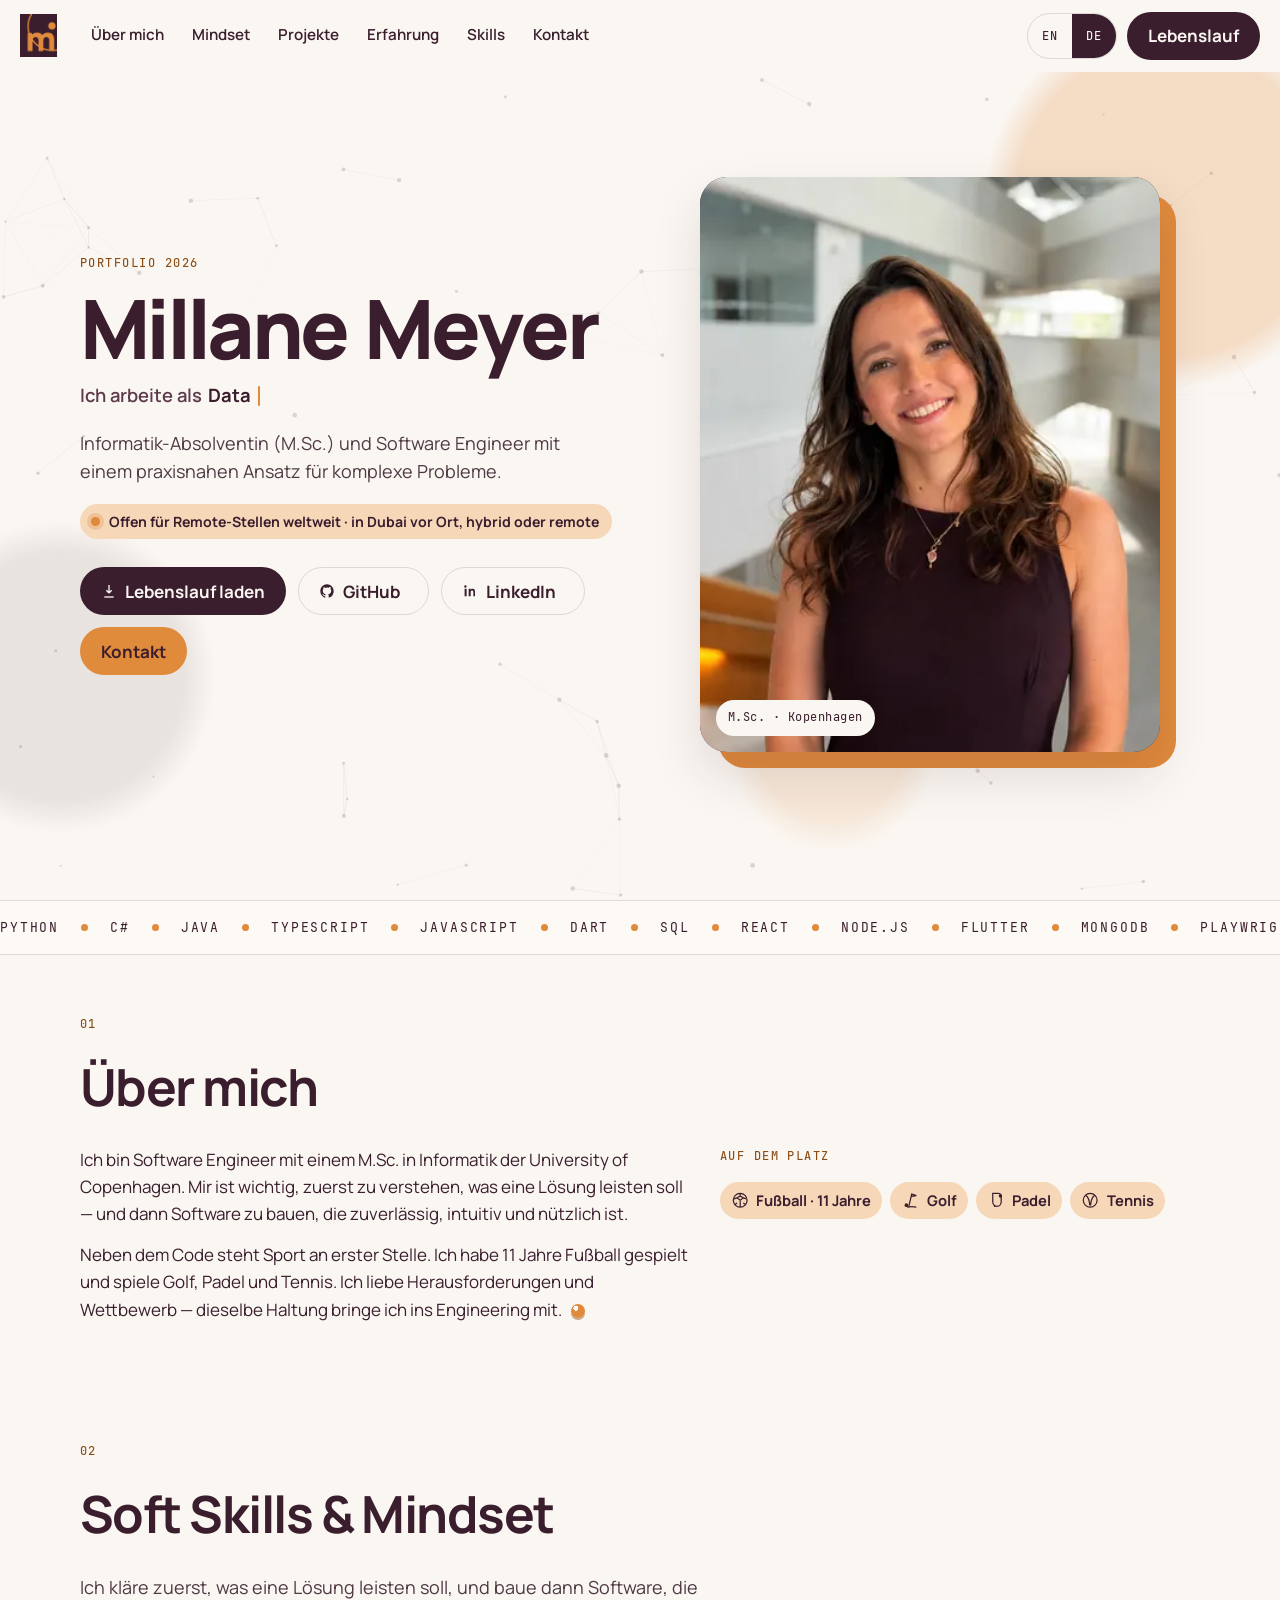
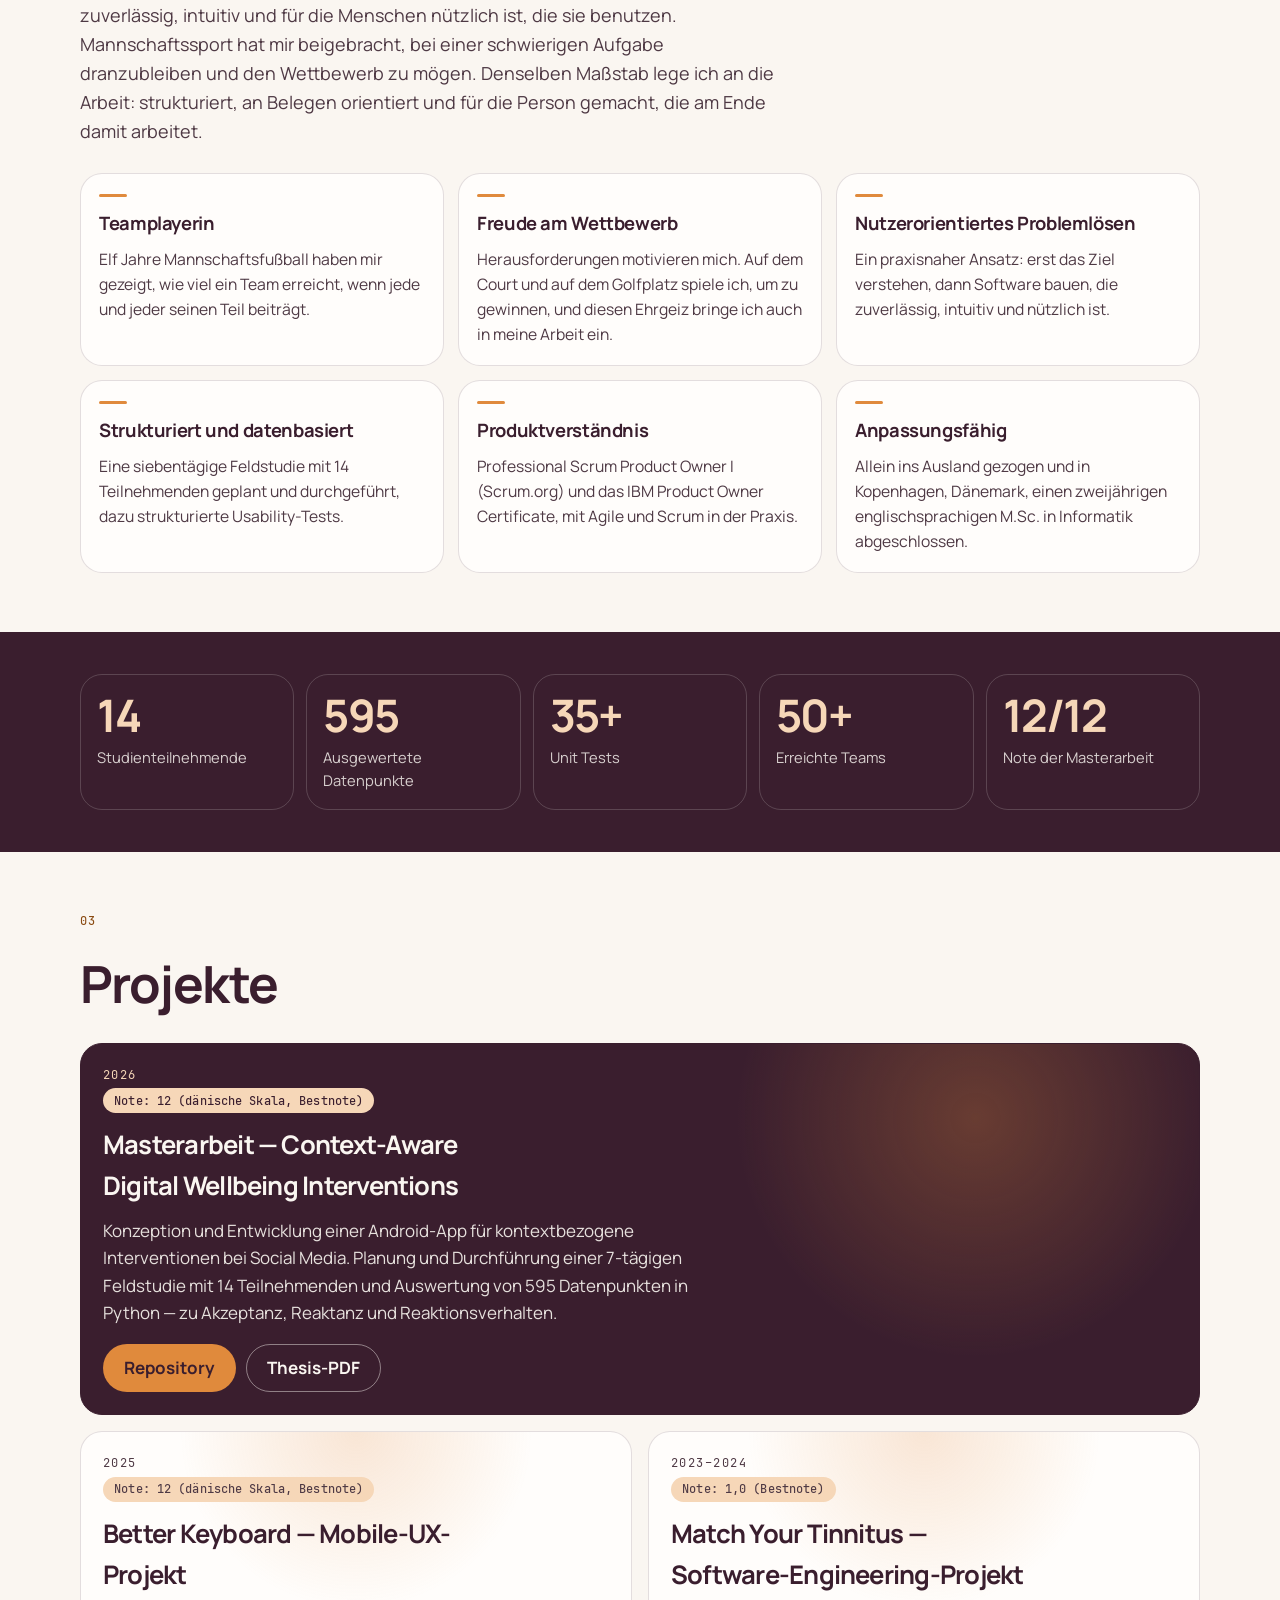
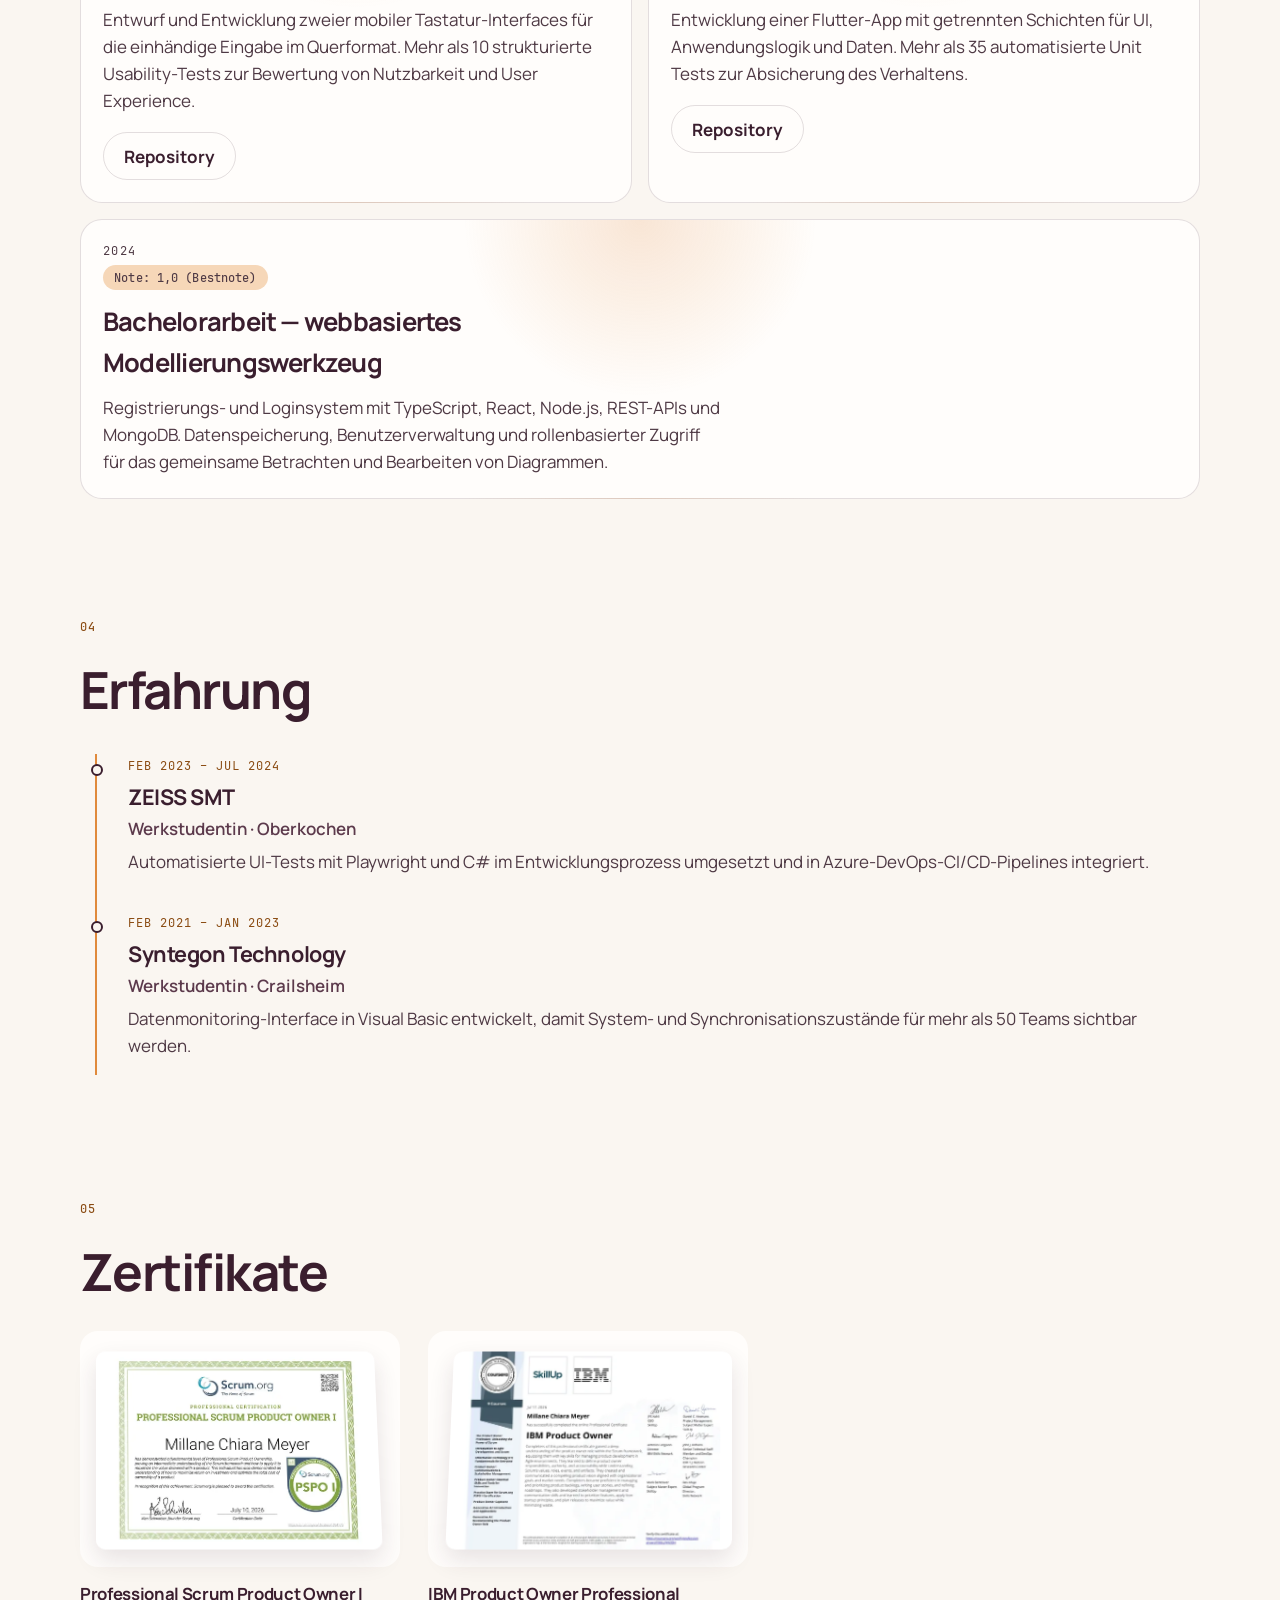
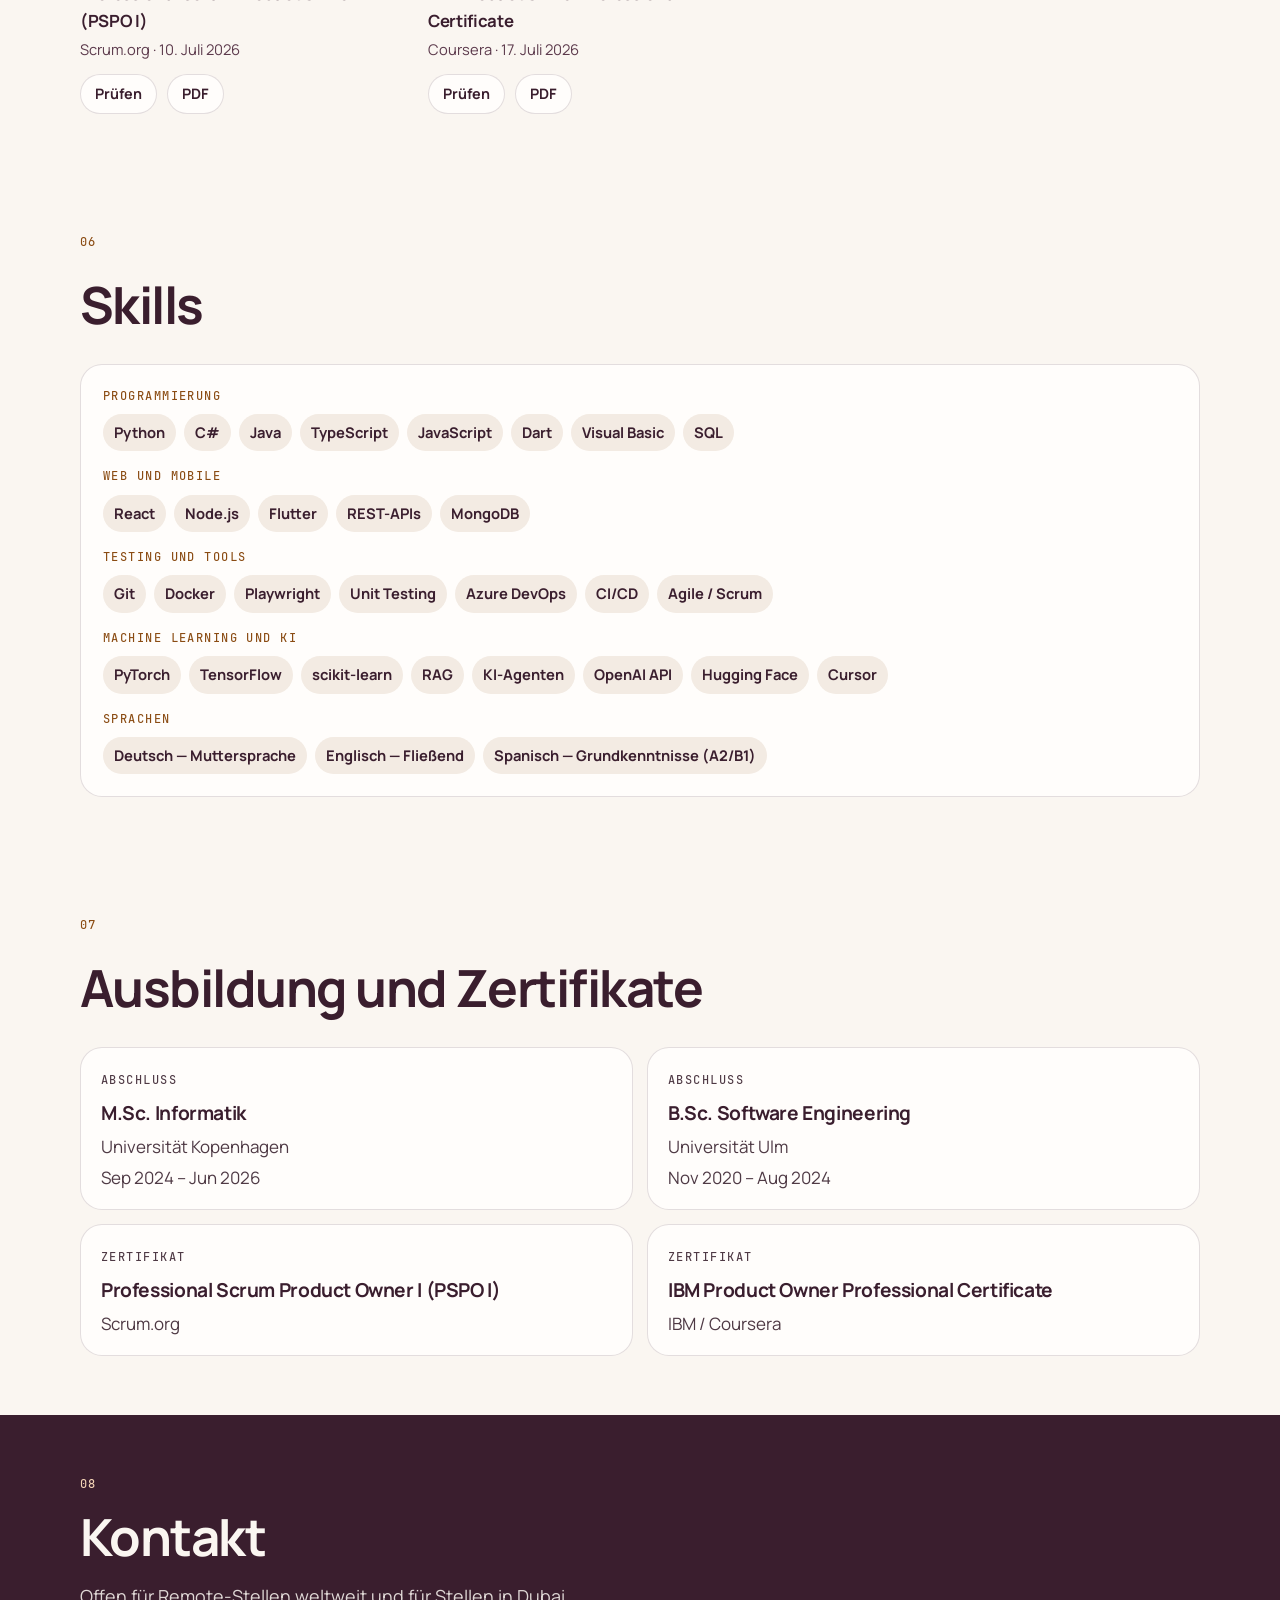
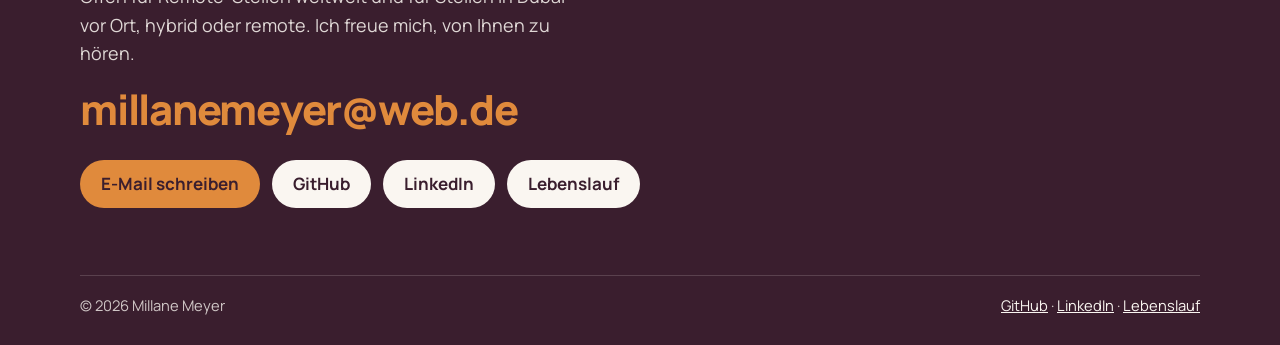
==== commit 085bae20: "Update cache-busting ?v= stamp for styles.css Co-authored-by: Millane Meyer <millanee@users.noreply." ====
--- a/de/index.html
+++ b/de/index.html
@@ -36,7 +36,7 @@
   <link rel="preload" href="/assets/fonts/manrope-400.woff2" as="font" type="font/woff2" crossorigin>
   <link rel="preload" as="image" href="/assets/images/millane-800.webp" type="image/webp" imagesrcset="/assets/images/millane-480.webp 480w, /assets/images/millane-800.webp 800w, /assets/images/millane-1200.webp 1200w" imagesizes="(max-width: 361px) 112px, (max-width: 541px) 31vw, (max-width: 720px) 168px, 420px">
   <link rel="stylesheet" href="/assets/css/fonts.css?v=b4397d9a">
-  <link rel="stylesheet" href="/assets/css/styles.css?v=4e13b5bb">
+  <link rel="stylesheet" href="/assets/css/styles.css?v=81f33c39">
   <script type="application/ld+json">
   {
     "@context": "https://schema.org",
--- a/assets/css/styles.css
+++ b/assets/css/styles.css
@@ -10,6 +10,7 @@
   --amber-deep: #c56e24;
   --shadow: 0 24px 50px rgba(58, 30, 46, 0.12);
   --header: 72px;
+  --section-space: 59px;
   --sans: Manrope, "Segoe UI", sans-serif;
   --mono: "JetBrains Mono", ui-monospace, monospace;
   --radius: 22px;
@@ -847,7 +848,9 @@
 }
 
 .section {
-  padding: 88px 0;
+  padding: var(--section-space) 0;
+  /* Anchor jumps land the section heading 16px below the sticky header. */
+  scroll-margin-top: calc(var(--header) + 16px - var(--section-space));
   /* Hover effects such as the certificate backdrop reach past the content edge; clip them at the viewport
      instead of letting them add a horizontal scrollbar. */
   overflow-x: clip;
